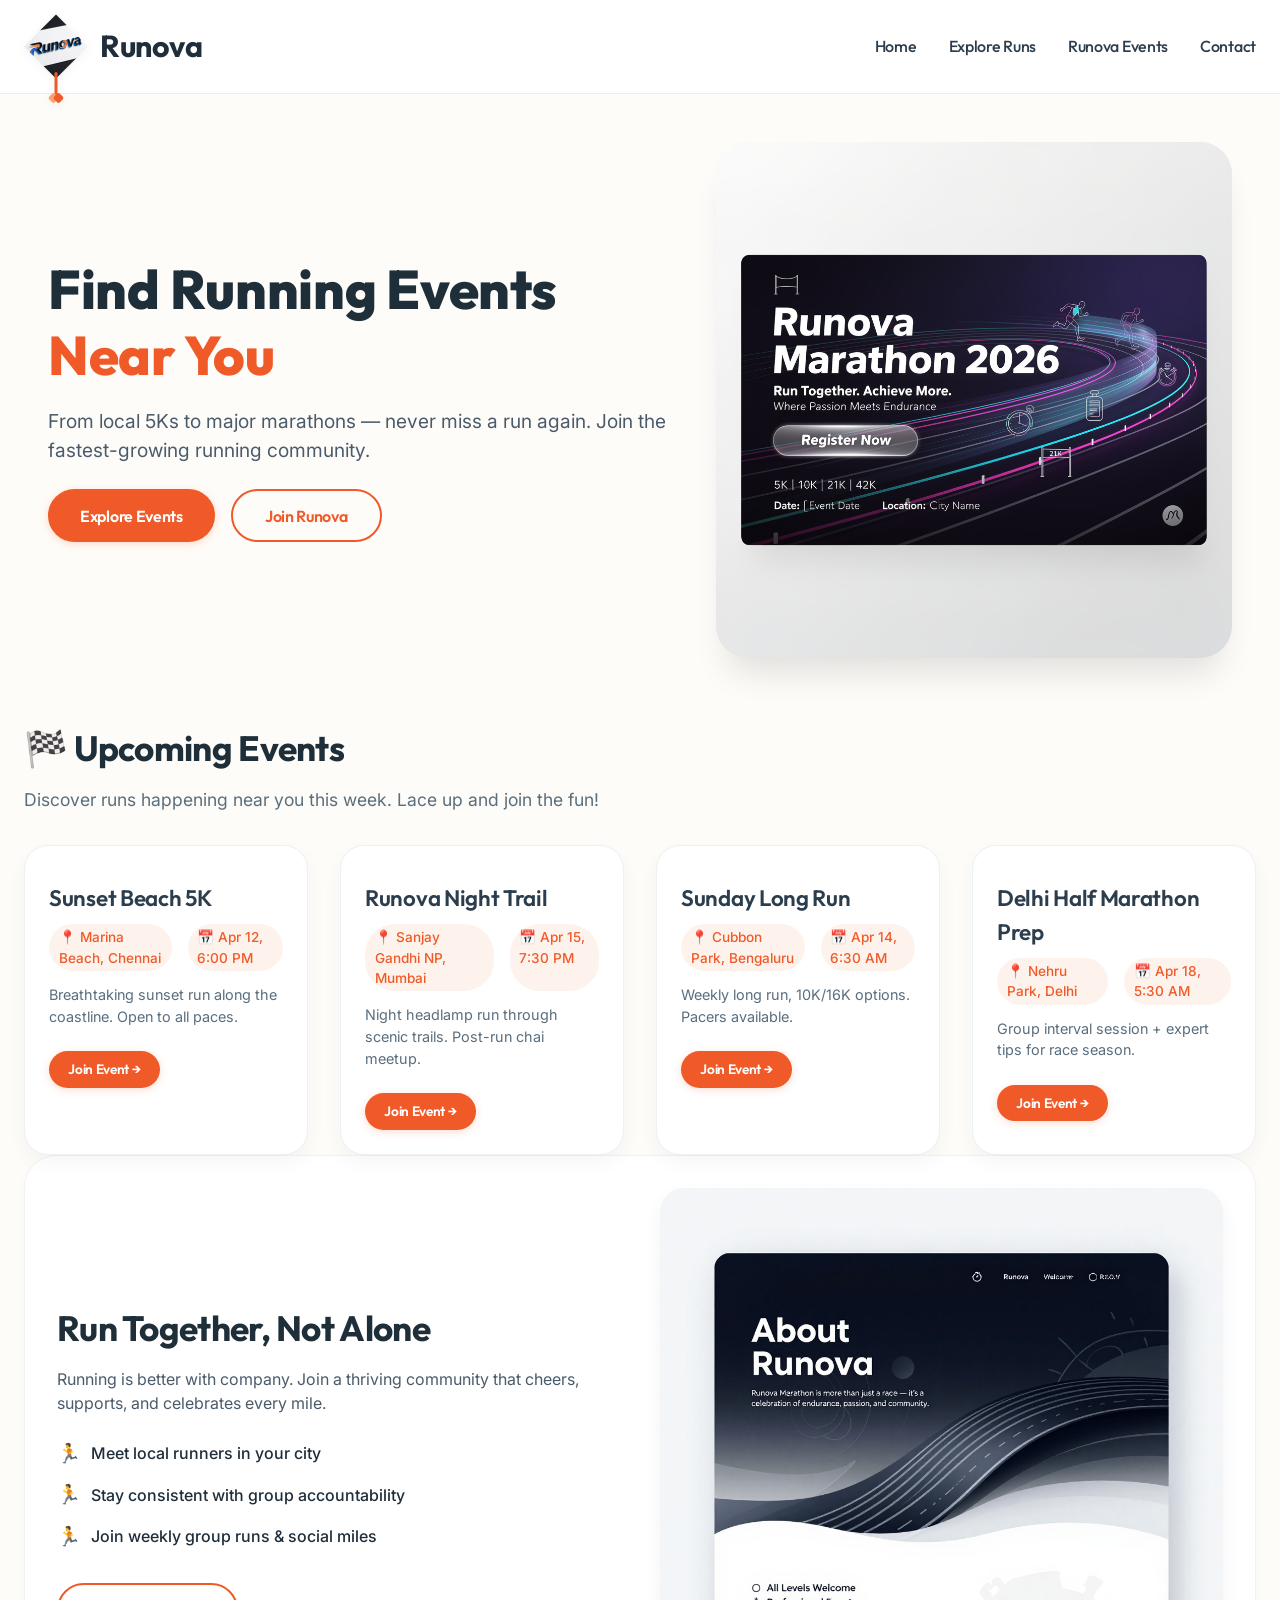
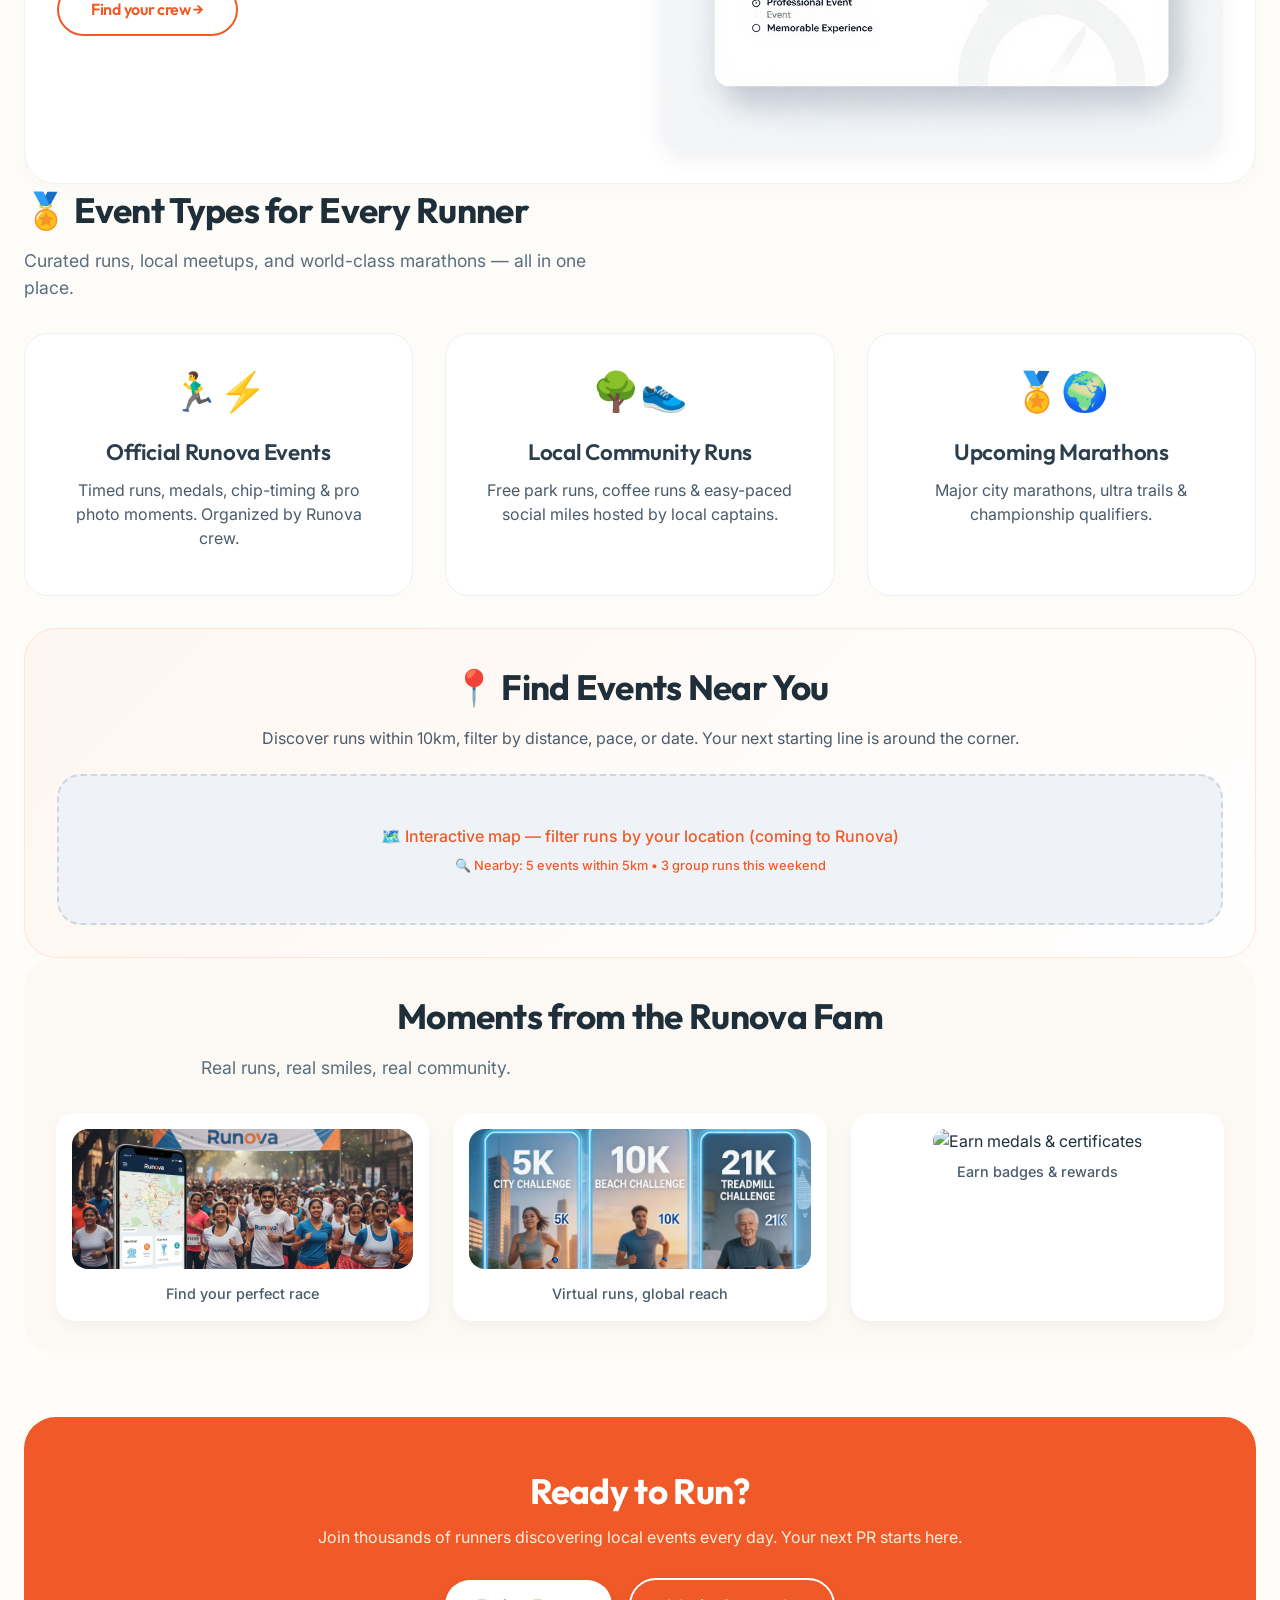
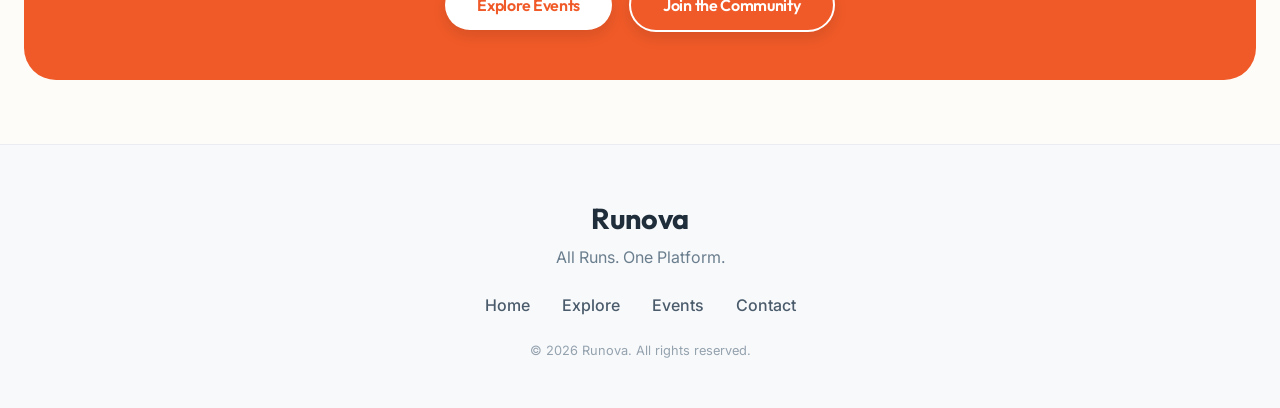
==== index.html @ f1831957 "Update index.html" ====
<!DOCTYPE html>
<html lang="en">
<head>
  <meta charset="UTF-8">
  <meta name="viewport" content="width=device-width, initial-scale=1.0, viewport-fit=cover">
  <title>Runova – Find & Join Running Events Near You</title>

  <!-- Google Fonts: clean & athletic (existing fonts kept, expanded) -->
  <link href="https://fonts.googleapis.com/css2?family=Inter:opsz,wght@14..32,300;14..32,400;14..32,500;14..32,600;14..32,700&family=Outfit:wght@400;500;600;700;800&display=swap" rel="stylesheet">

  <style>
    * {
      margin: 0;
      padding: 0;
      box-sizing: border-box;
    }

    body {
      font-family: 'Inter', sans-serif;
      background: #FEFCF8;
      color: #1F2E3A;
      line-height: 1.5;
      scroll-behavior: smooth;
    }

    h1, h2, h3, .logo-text, .nav-links a, .btn {
      font-family: 'Outfit', sans-serif;
      font-weight: 600;
      letter-spacing: -0.3px;
    }

    h1 {
      font-size: 3.4rem;
      font-weight: 800;
      line-height: 1.2;
      color: #1E2F3A;
      margin-bottom: 1.2rem;
    }

    h1 .accent {
      color: #F05A28;
      position: relative;
      display: inline-block;
    }

    h2 {
      font-size: 2.2rem;
      font-weight: 700;
      color: #1E2F3A;
      margin-bottom: 0.75rem;
      letter-spacing: -0.02em;
    }

    .section-subhead {
      color: #5A6E7E;
      font-size: 1.1rem;
      margin-bottom: 2rem;
      max-width: 600px;
    }

    h3 {
      font-size: 1.4rem;
      font-weight: 600;
      margin: 0.75rem 0 0.5rem;
      color: #2C3E4E;
    }

    p {
      color: #4A5B6B;
      font-weight: 400;
      margin-bottom: 1rem;
    }

    .container {
      max-width: 1280px;
      margin: 0 auto;
      padding: 0 1.5rem;
    }

    /* Buttons */
    .btn {
      display: inline-flex;
      align-items: center;
      justify-content: center;
      background: #F05A28;
      color: white;
      padding: 0.8rem 2rem;
      border-radius: 60px;
      text-decoration: none;
      font-weight: 600;
      font-size: 1rem;
      transition: all 0.2s ease;
      border: none;
      cursor: pointer;
      box-shadow: 0 2px 8px rgba(240, 90, 40, 0.2);
      gap: 8px;
    }

    .btn:hover {
      background: #D94A1A;
      transform: translateY(-2px);
      box-shadow: 0 10px 20px rgba(240, 90, 40, 0.25);
    }

    .btn-outline {
      background: transparent;
      color: #F05A28;
      border: 2px solid #F05A28;
      box-shadow: none;
    }

    .btn-outline:hover {
      background: #F05A28;
      color: white;
      transform: translateY(-2px);
    }

    .btn-small {
      padding: 0.5rem 1.2rem;
      font-size: 0.85rem;
    }

    /* Navbar */
    header {
      background: #FFFFFF;
      border-bottom: 1px solid #E9EDF2;
      position: sticky;
      top: 0;
      z-index: 100;
      backdrop-filter: blur(2px);
      background: rgba(255, 255, 255, 0.96);
    }

    .navbar {
      max-width: 1280px;
      margin: 0 auto;
      padding: 0.9rem 1.5rem;
      display: flex;
      align-items: center;
      justify-content: space-between;
      flex-wrap: wrap;
      gap: 1.2rem;
    }

    /* Kite Logo */
    .kite-logo {
      display: inline-flex;
      align-items: center;
      text-decoration: none;
      gap: 12px;
    }

    .kite-image-wrapper {
      position: relative;
      width: 64px;
      height: 64px;
      animation: softFloat 2.8s ease-in-out infinite;
      filter: drop-shadow(0 2px 4px rgba(0,0,0,0.05));
    }

    .kite-image {
      width: 100%;
      height: 100%;
      object-fit: cover;
      clip-path: polygon(50% 0%, 100% 50%, 50% 100%, 0% 50%);
      transition: transform 0.2s;
    }

    .kite-logo:hover .kite-image {
      transform: scale(1.02);
    }

    .kite-tail {
      position: absolute;
      bottom: -18px;
      left: 50%;
      transform: translateX(-50%);
      width: 3px;
      height: 24px;
      background: #F05A28;
      border-radius: 2px;
    }

    .kite-tail::before,
    .kite-tail::after {
      content: '';
      position: absolute;
      width: 8px;
      height: 8px;
      background: #F9A26C;
      border-radius: 2px;
      bottom: -6px;
      left: -5px;
      transform: rotate(45deg);
    }
    .kite-tail::after {
      left: auto;
      right: -5px;
      background: #F05A28;
    }

    .logo-text {
      font-size: 1.9rem;
      font-weight: 700;
      color: #1F2E3A;
      letter-spacing: -0.5px;
    }

    @keyframes softFloat {
      0% { transform: translateY(0px); }
      50% { transform: translateY(-4px); }
      100% { transform: translateY(0px); }
    }

    .nav-links {
      display: flex;
      gap: 2rem;
      list-style: none;
    }

    .nav-links a {
      text-decoration: none;
      font-weight: 500;
      color: #2C3E4E;
      transition: 0.2s;
      font-size: 1rem;
      padding: 0.4rem 0;
      border-bottom: 2px solid transparent;
    }

    .nav-links a:hover {
      color: #F05A28;
      border-bottom-color: #F05A28;
    }

    /* Hero Section */
    .hero {
      max-width: 1280px;
      margin: 3rem auto 4rem;
      padding: 0 1.5rem;
      display: flex;
      align-items: center;
      gap: 3rem;
      flex-wrap: wrap;
    }

    .hero-text {
      flex: 1.2;
    }

    .hero-image {
      flex: 1;
      border-radius: 32px;
      overflow: hidden;
      box-shadow: 0 25px 35px -12px rgba(0, 0, 0, 0.12);
      background: #F2F4F8;
    }

    .hero-image img {
      width: 100%;
      height: auto;
      display: block;
      object-fit: cover;
      transition: transform 0.4s;
    }

    .hero-image:hover img {
      transform: scale(1.02);
    }

    .hero-buttons {
      display: flex;
      gap: 1rem;
      flex-wrap: wrap;
      margin-top: 1.5rem;
    }

    /* Section spacing */
    section {
      margin: 5rem 0;
    }

    /* Events Cards Grid */
    .events-grid {
      display: grid;
      grid-template-columns: repeat(auto-fill, minmax(280px, 1fr));
      gap: 2rem;
      margin-top: 2rem;
    }

    .event-card {
      background: white;
      border-radius: 1.5rem;
      padding: 1.5rem;
      box-shadow: 0 8px 20px rgba(0, 0, 0, 0.04);
      transition: all 0.25s ease;
      border: 1px solid #EDF0F4;
    }

    .event-card:hover {
      transform: translateY(-6px);
      box-shadow: 0 20px 30px -12px rgba(240, 90, 40, 0.12);
      border-color: #FCE0D2;
    }

    .event-meta {
      display: flex;
      gap: 1rem;
      font-size: 0.85rem;
      color: #F05A28;
      margin: 0.5rem 0;
      font-weight: 500;
    }

    .event-meta span {
      background: #FEF3EC;
      padding: 0.2rem 0.6rem;
      border-radius: 30px;
    }

    .event-desc {
      font-size: 0.9rem;
      margin: 0.8rem 0 1rem;
      color: #5A6E7E;
    }

    .event-card .btn-small {
      margin-top: 0.5rem;
    }

    /* Community section */
    .community-wrapper {
      background: #FFFFFF;
      border-radius: 2rem;
      display: flex;
      flex-wrap: wrap;
      gap: 2.5rem;
      align-items: center;
      padding: 2rem;
      box-shadow: 0 6px 18px rgba(0, 0, 0, 0.02);
      border: 1px solid #F0F2F6;
    }

    .community-text {
      flex: 1;
    }

    .community-image {
      flex: 1;
      border-radius: 1.5rem;
      overflow: hidden;
      box-shadow: 0 10px 20px rgba(0,0,0,0.05);
    }

    .community-image img {
      width: 100%;
      height: auto;
      display: block;
      object-fit: cover;
    }

    .bullet-list {
      list-style: none;
      margin: 1.5rem 0;
    }

    .bullet-list li {
      margin-bottom: 0.8rem;
      display: flex;
      align-items: center;
      gap: 10px;
      font-weight: 500;
    }

    .bullet-list li::before {
      content: "🏃";
      font-size: 1.2rem;
    }

    /* Event Types Cards */
    .types-grid {
      display: grid;
      grid-template-columns: repeat(auto-fit, minmax(240px, 1fr));
      gap: 2rem;
      margin: 2rem 0;
    }

    .type-card {
      background: white;
      border-radius: 1.5rem;
      padding: 1.8rem;
      text-align: center;
      transition: 0.2s;
      border: 1px solid #EDF0F4;
    }

    .type-card:hover {
      background: #FEFAF7;
      border-color: #FCDBCE;
    }

    .type-icon {
      font-size: 2.4rem;
      margin-bottom: 1rem;
    }

    .type-card h3 {
      margin-top: 0;
    }

    /* Location Section */
    .location-card {
      background: linear-gradient(135deg, #FEF6F0 0%, #FFFFFF 100%);
      border-radius: 2rem;
      padding: 2rem;
      text-align: center;
      border: 1px solid #FFE4D8;
    }

    .map-placeholder {
      background: #EFF3F8;
      border-radius: 1.5rem;
      padding: 3rem 1rem;
      margin-top: 1.5rem;
      border: 2px dashed #CDD7E3;
      transition: 0.2s;
    }

    .map-placeholder p {
      margin: 0;
      font-weight: 500;
      color: #F05A28;
    }

    /* Visual gallery - keeps existing images intact */
    .visual-gallery {
      background: #FCF9F5;
      border-radius: 2rem;
      padding: 2rem;
      text-align: center;
    }

    .gallery-grid {
      display: flex;
      flex-wrap: wrap;
      justify-content: center;
      gap: 1.5rem;
      margin-top: 2rem;
    }

    .gallery-item {
      flex: 1;
      min-width: 160px;
      background: white;
      border-radius: 1.2rem;
      padding: 1rem;
      transition: all 0.2s;
      box-shadow: 0 6px 12px rgba(0, 0, 0, 0.03);
    }

    .gallery-item img {
      width: 100%;
      height: 140px;
      object-fit: cover;
      border-radius: 1rem;
      margin-bottom: 0.5rem;
    }

    .gallery-item p {
      font-weight: 500;
      font-size: 0.9rem;
      margin-bottom: 0;
    }

    /* CTA Section */
    .cta-section {
      background: #F05A28;
      border-radius: 2rem;
      padding: 3rem 2rem;
      text-align: center;
      color: white;
      margin: 4rem auto;
    }

    .cta-section h2 {
      color: white;
      margin-bottom: 0.5rem;
    }

    .cta-section p {
      color: rgba(255,255,240,0.9);
      margin-bottom: 1.8rem;
    }

    .cta-section .btn {
      background: white;
      color: #F05A28;
      box-shadow: 0 6px 14px rgba(0,0,0,0.1);
    }

    .cta-section .btn-outline-light {
      background: transparent;
      border: 2px solid white;
      color: white;
      margin-left: 0.8rem;
    }

    .cta-section .btn-outline-light:hover {
      background: white;
      color: #F05A28;
    }

    /* Footer */
    footer {
      background: #F8F9FB;
      padding: 2.5rem 1.5rem 2rem;
      margin-top: 3rem;
      border-top: 1px solid #E9EDF2;
    }

    .footer-content {
      max-width: 1280px;
      margin: 0 auto;
      text-align: center;
    }

    .footer-content h3 {
      font-size: 1.8rem;
      font-weight: 700;
      color: #1F2E3A;
      margin-bottom: 0.3rem;
    }

    .footer-content p {
      color: #6A7E8E;
    }

    .footer-links {
      display: flex;
      justify-content: center;
      gap: 2rem;
      margin: 1.5rem 0;
      flex-wrap: wrap;
    }

    .footer-links a {
      color: #4A5B6B;
      text-decoration: none;
      transition: 0.2s;
      font-weight: 500;
    }

    .footer-links a:hover {
      color: #F05A28;
    }

    .copyright {
      font-size: 0.8rem;
      margin-top: 1rem;
      opacity: 0.7;
    }

    @media (max-width: 850px) {
      h1 { font-size: 2.5rem; }
      h2 { font-size: 1.9rem; }
      .hero { flex-direction: column-reverse; text-align: center; }
      .hero-buttons { justify-content: center; }
      .community-wrapper { flex-direction: column; text-align: center; }
      .bullet-list li { justify-content: center; }
      .navbar { flex-direction: column; align-items: flex-start; }
      .nav-links { flex-wrap: wrap; gap: 1.2rem; }
      .cta-section .btn { margin: 0.5rem; }
    }

    @media (max-width: 550px) {
      .kite-image-wrapper { width: 54px; height: 54px; }
      .logo-text { font-size: 1.5rem; }
      .events-grid { grid-template-columns: 1fr; }
    }
  </style>
</head>
<body>

<!-- ================= HEADER (PRESERVED LOGO + NAV) ================= -->
<header>
  <nav class="navbar">
    <a href="index.html" class="logo kite-logo">
      <div class="kite-image-wrapper">
        <img class="kite-image" src="runova-logo.jpeg" alt="Runova Logo">
        <div class="kite-tail"></div>
      </div>
      <span class="logo-text">Runova</span>
    </a>
    <ul class="nav-links">
      <li><a href="index.html">Home</a></li>
      <li><a href="explore.html">Explore Runs</a></li>
      <li><a href="events.html">Runova Events</a></li>
      <li><a href="contact.html">Contact</a></li>
    </ul>
  </nav>
</header>

<main>
  <!-- ================= HERO SECTION (TWO BUTTONS: EXPLORE EVENTS + JOIN RUNOVA) ================= -->
  <div class="container">
    <div class="hero">
      <div class="hero-text">
        <h1>Find Running Events <span class="accent">Near You</span></h1>
        <p style="font-size: 1.2rem;">From local 5Ks to major marathons — never miss a run again. Join the fastest-growing running community.</p>
        <div class="hero-buttons">
          <a href="#upcoming-events" class="btn">Explore Events</a>
          <a href="events.html" class="btn btn-outline">Join Runova</a>
        </div>
      </div>
      <div class="hero-image">
        <img src="hero-runova.jpeg" alt="Runners in community event">
      </div>
    </div>
  </div>

  <!-- ================= UPCOMING EVENTS SECTION (CARDS) ================= -->
  <div class="container" id="upcoming-events">
    <h2>🏁 Upcoming Events</h2>
    <p class="section-subhead">Discover runs happening near you this week. Lace up and join the fun!</p>
    <div class="events-grid">
      <!-- Event Card 1 -->
      <div class="event-card">
        <h3>Sunset Beach 5K</h3>
        <div class="event-meta"><span>📍 Marina Beach, Chennai</span><span>📅 Apr 12, 6:00 PM</span></div>
        <p class="event-desc">Breathtaking sunset run along the coastline. Open to all paces.</p>
        <a href="#" class="btn btn-small">Join Event →</a>
      </div>
      <!-- Event Card 2 -->
      <div class="event-card">
        <h3>Runova Night Trail</h3>
        <div class="event-meta"><span>📍 Sanjay Gandhi NP, Mumbai</span><span>📅 Apr 15, 7:30 PM</span></div>
        <p class="event-desc">Night headlamp run through scenic trails. Post-run chai meetup.</p>
        <a href="#" class="btn btn-small">Join Event →</a>
      </div>
      <!-- Event Card 3 -->
      <div class="event-card">
        <h3>Sunday Long Run</h3>
        <div class="event-meta"><span>📍 Cubbon Park, Bengaluru</span><span>📅 Apr 14, 6:30 AM</span></div>
        <p class="event-desc">Weekly long run, 10K/16K options. Pacers available.</p>
        <a href="#" class="btn btn-small">Join Event →</a>
      </div>
      <!-- Event Card 4 -->
      <div class="event-card">
        <h3>Delhi Half Marathon Prep</h3>
        <div class="event-meta"><span>📍 Nehru Park, Delhi</span><span>📅 Apr 18, 5:30 AM</span></div>
        <p class="event-desc">Group interval session + expert tips for race season.</p>
        <a href="#" class="btn btn-small">Join Event →</a>
      </div>
    </div>
  </div>

  <!-- ================= COMMUNITY SECTION "RUN TOGETHER, NOT ALONE" ================= -->
  <div class="container">
    <div class="community-wrapper">
      <div class="community-text">
        <h2>Run Together, Not Alone</h2>
        <p>Running is better with company. Join a thriving community that cheers, supports, and celebrates every mile.</p>
        <ul class="bullet-list">
          <li>Meet local runners in your city</li>
          <li>Stay consistent with group accountability</li>
          <li>Join weekly group runs & social miles</li>
        </ul>
        <a href="explore.html" class="btn btn-outline" style="margin-top: 0.5rem;">Find your crew →</a>
      </div>
      <div class="community-image">
        <img src="about-runova.jpeg" alt="Runova community running together">
      </div>
    </div>
  </div>

  <!-- ================= EVENT TYPES SECTION (RUNOVA + LOCAL + MARATHONS) ================= -->
  <div class="container">
    <h2>🏅 Event Types for Every Runner</h2>
    <p class="section-subhead">Curated runs, local meetups, and world-class marathons — all in one place.</p>
    <div class="types-grid">
      <div class="type-card">
        <div class="type-icon">🏃‍♂️⚡</div>
        <h3>Official Runova Events</h3>
        <p>Timed runs, medals, chip-timing & pro photo moments. Organized by Runova crew.</p>
      </div>
      <div class="type-card">
        <div class="type-icon">🌳👟</div>
        <h3>Local Community Runs</h3>
        <p>Free park runs, coffee runs & easy-paced social miles hosted by local captains.</p>
      </div>
      <div class="type-card">
        <div class="type-icon">🏅🌍</div>
        <h3>Upcoming Marathons</h3>
        <p>Major city marathons, ultra trails & championship qualifiers.</p>
      </div>
    </div>
  </div>

  <!-- ================= LOCATION-BASED FEATURE SECTION ================= -->
  <div class="container">
    <div class="location-card">
      <h2>📍 Find Events Near You</h2>
      <p>Discover runs within 10km, filter by distance, pace, or date. Your next starting line is around the corner.</p>
      <div class="map-placeholder">
        <p>🗺️ Interactive map — filter runs by your location (coming to Runova)</p>
        <p style="font-size: 0.8rem; margin-top: 0.5rem;">🔍 Nearby: 5 events within 5km • 3 group runs this weekend</p>
      </div>
    </div>
  </div>

  <!-- ================= VISUAL GALLERY (PRESERVING ALL EXISTING IMAGES) ================= -->
  <div class="container">
    <div class="visual-gallery">
      <h2>Moments from the Runova Fam</h2>
      <p class="section-subhead">Real runs, real smiles, real community.</p>
      <div class="gallery-grid">
        <!-- Existing image: run-why choise.png -->
        <div class="gallery-item">
          <img src="run-why choise.png" alt="Runner choosing event">
          <p>Find your perfect race</p>
        </div>
        <!-- Existing image: virtual-runova.jpeg -->
        <div class="gallery-item">
          <img src="virtual-runova.jpeg" alt="Virtual run challenge">
          <p>Virtual runs, global reach</p>
        </div>
        <!-- Existing image: earn-runova.png -->
        <div class="gallery-item">
          <img src="earn-runova.png" alt="Earn medals & certificates">
          <p>Earn badges & rewards</p>
        </div>
      </div>
    </div>
  </div>

  <!-- ================= CALL TO ACTION SECTION "READY TO RUN?" ================= -->
  <div class="container">
    <div class="cta-section">
      <h2>Ready to Run?</h2>
      <p>Join thousands of runners discovering local events every day. Your next PR starts here.</p>
      <div>
        <a href="#upcoming-events" class="btn">Explore Events</a>
        <a href="explore.html" class="btn btn-outline-light">Join the Community</a>
      </div>
    </div>
  </div>
</main>

<!-- ================= FOOTER (PRESERVED LINKS & STRUCTURE) ================= -->
<footer>
  <div class="footer-content">
    <h3>Runova</h3>
    <p>All Runs. One Platform.</p>
    <div class="footer-links">
      <a href="index.html">Home</a>
      <a href="explore.html">Explore</a>
      <a href="events.html">Events</a>
      <a href="contact.html">Contact</a>
    </div>
    <p class="copyright">© 2026 Runova. All rights reserved.</p>
  </div>
</footer>

</body>
</html>
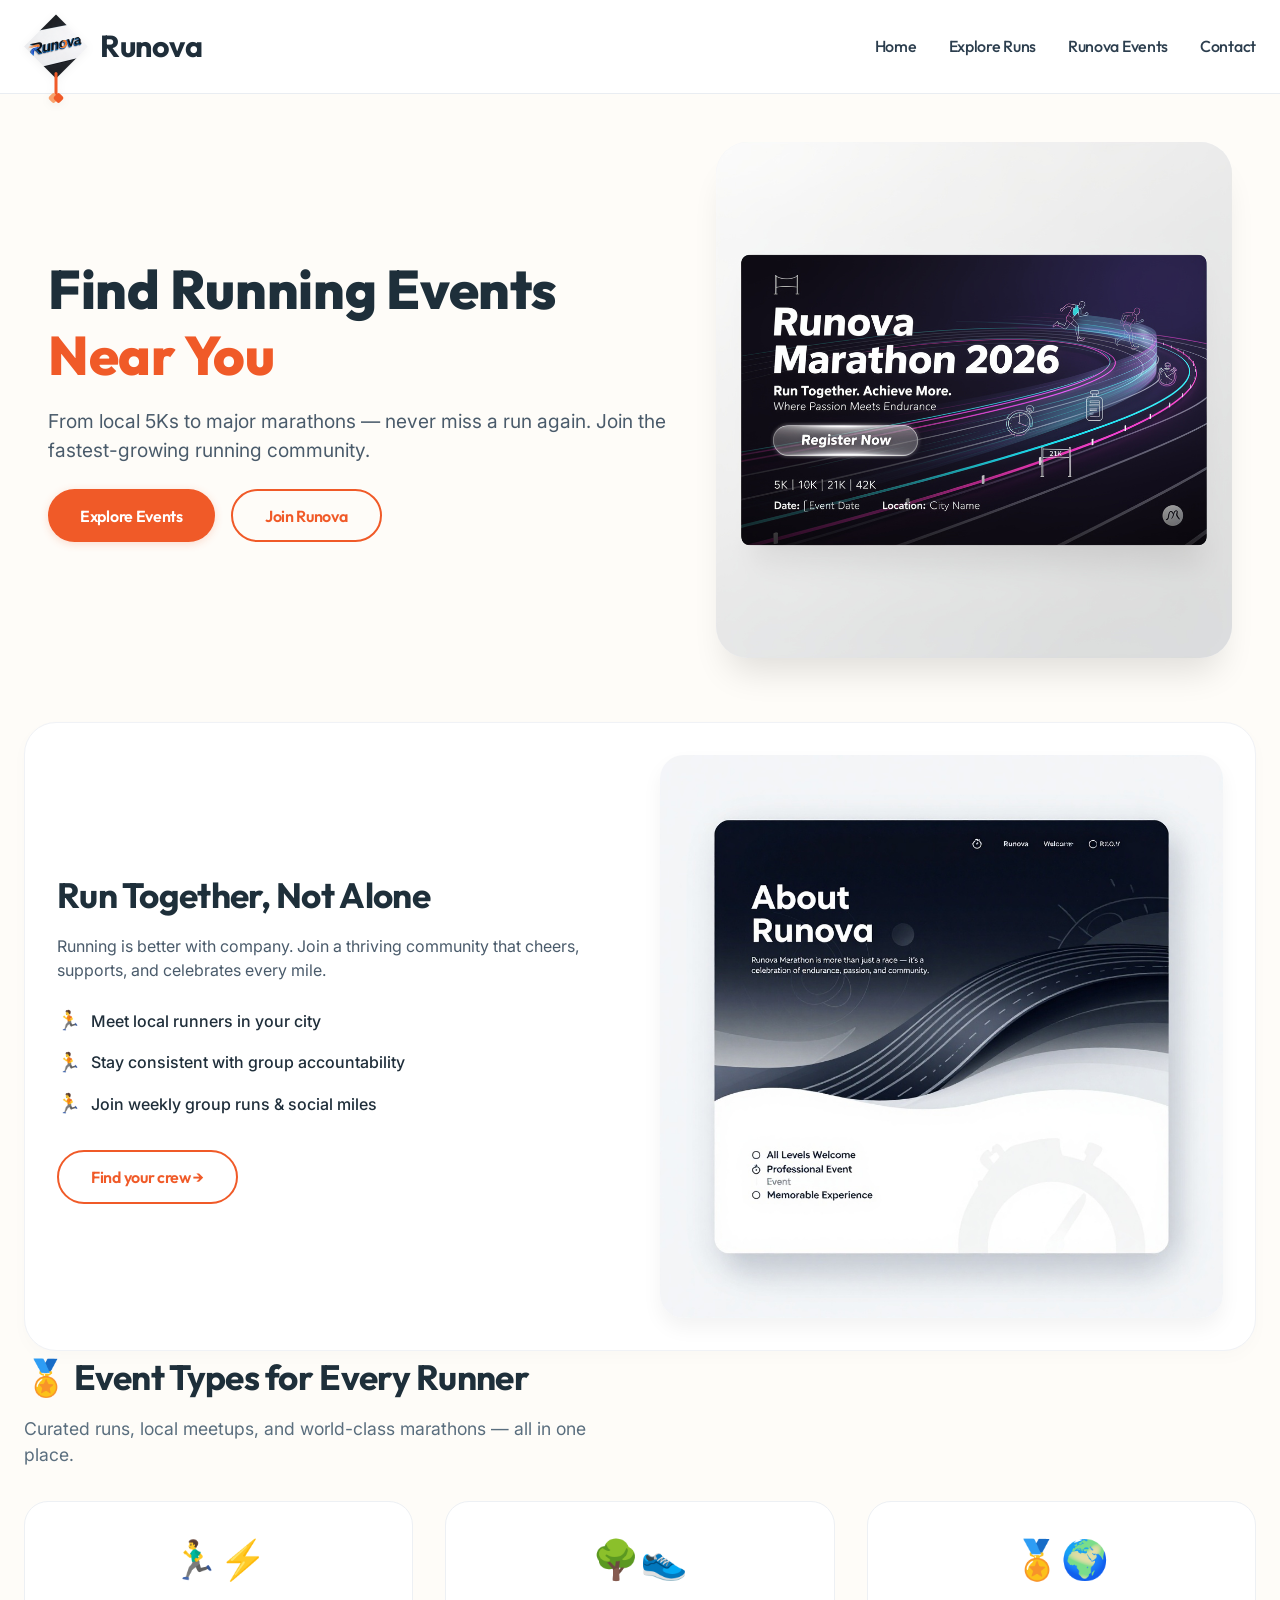
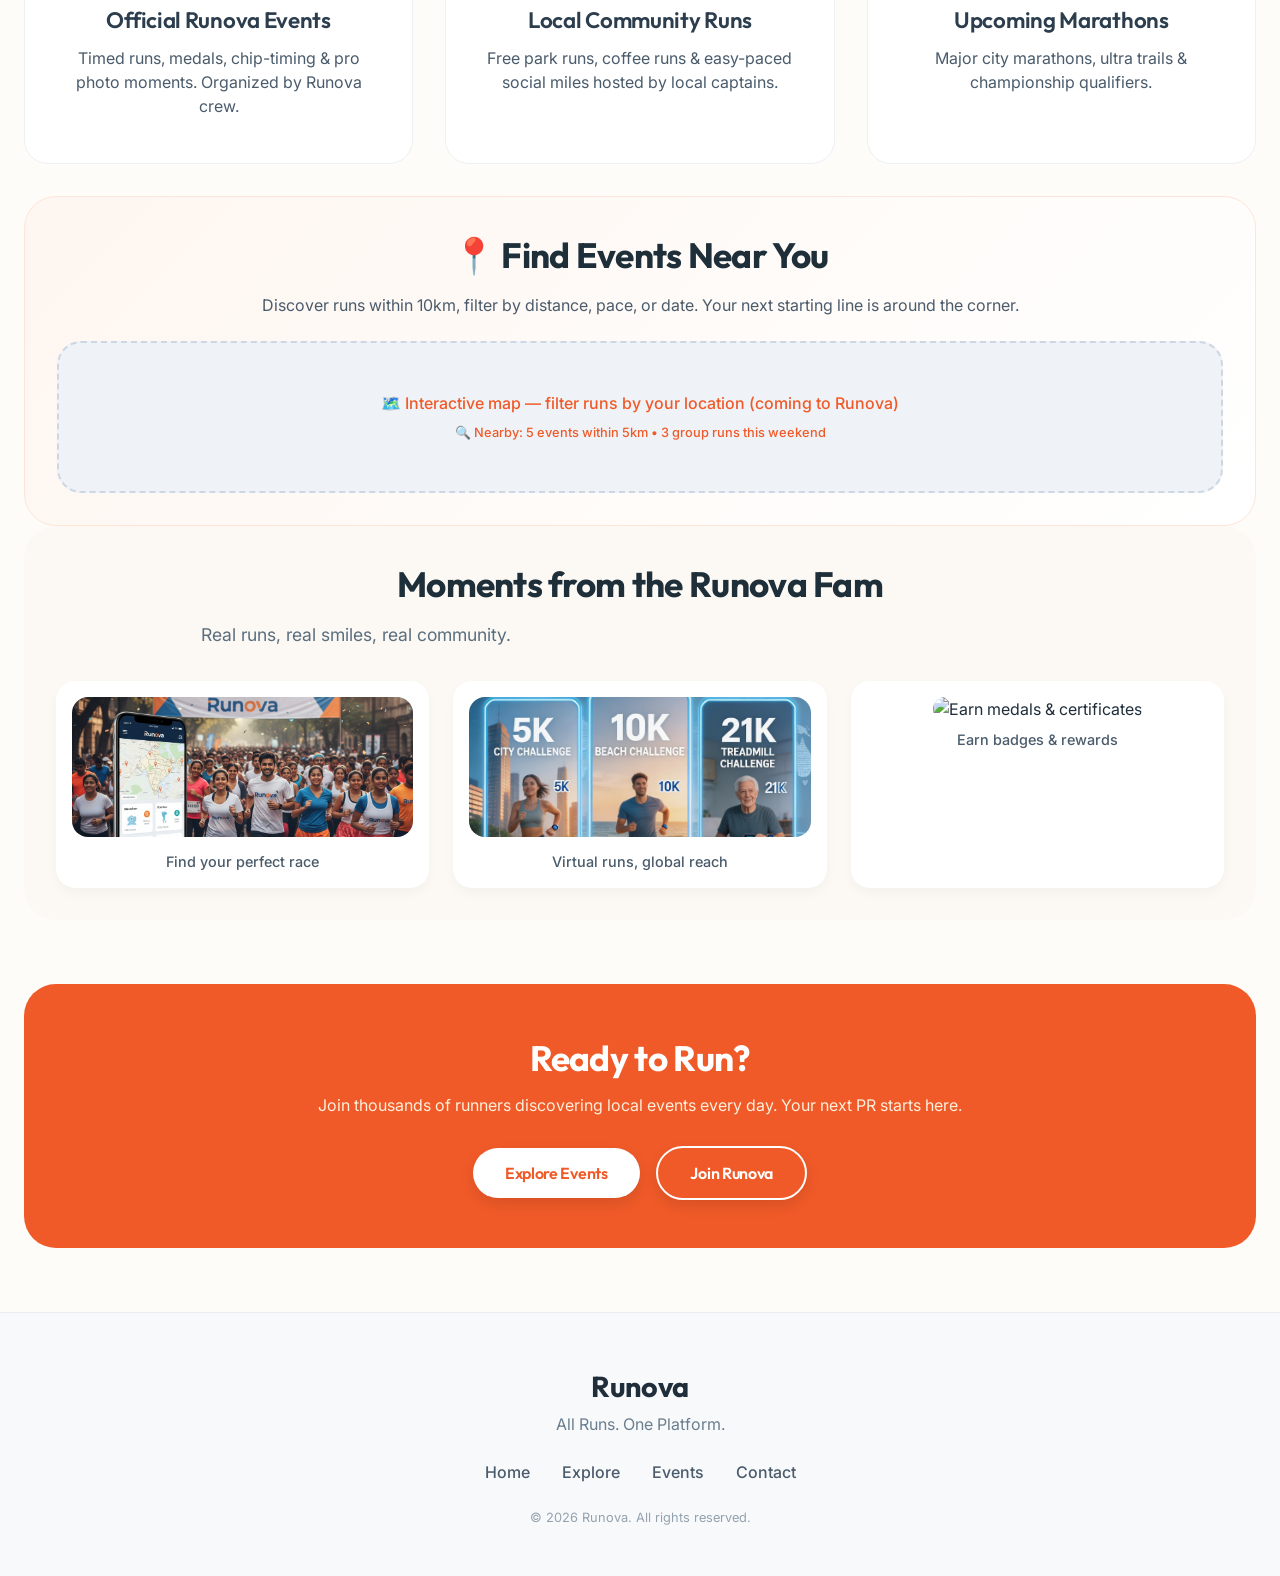
==== commit a09063bb: "Update index.html" ====
--- a/index.html
+++ b/index.html
@@ -5,7 +5,7 @@
   <meta name="viewport" content="width=device-width, initial-scale=1.0, viewport-fit=cover">
   <title>Runova – Find & Join Running Events Near You</title>
 
-  <!-- Google Fonts: clean & athletic (existing fonts kept, expanded) -->
+  <!-- Google Fonts: clean & athletic -->
   <link href="https://fonts.googleapis.com/css2?family=Inter:opsz,wght@14..32,300;14..32,400;14..32,500;14..32,600;14..32,700&family=Outfit:wght@400;500;600;700;800&display=swap" rel="stylesheet">
 
   <style>
@@ -115,11 +115,6 @@
       transform: translateY(-2px);
     }
 
-    .btn-small {
-      padding: 0.5rem 1.2rem;
-      font-size: 0.85rem;
-    }
-
     /* Navbar */
     header {
       background: #FFFFFF;
@@ -280,54 +275,6 @@
       margin: 5rem 0;
     }
 
-    /* Events Cards Grid */
-    .events-grid {
-      display: grid;
-      grid-template-columns: repeat(auto-fill, minmax(280px, 1fr));
-      gap: 2rem;
-      margin-top: 2rem;
-    }
-
-    .event-card {
-      background: white;
-      border-radius: 1.5rem;
-      padding: 1.5rem;
-      box-shadow: 0 8px 20px rgba(0, 0, 0, 0.04);
-      transition: all 0.25s ease;
-      border: 1px solid #EDF0F4;
-    }
-
-    .event-card:hover {
-      transform: translateY(-6px);
-      box-shadow: 0 20px 30px -12px rgba(240, 90, 40, 0.12);
-      border-color: #FCE0D2;
-    }
-
-    .event-meta {
-      display: flex;
-      gap: 1rem;
-      font-size: 0.85rem;
-      color: #F05A28;
-      margin: 0.5rem 0;
-      font-weight: 500;
-    }
-
-    .event-meta span {
-      background: #FEF3EC;
-      padding: 0.2rem 0.6rem;
-      border-radius: 30px;
-    }
-
-    .event-desc {
-      font-size: 0.9rem;
-      margin: 0.8rem 0 1rem;
-      color: #5A6E7E;
-    }
-
-    .event-card .btn-small {
-      margin-top: 0.5rem;
-    }
-
     /* Community section */
     .community-wrapper {
       background: #FFFFFF;
@@ -575,7 +522,6 @@
     @media (max-width: 550px) {
       .kite-image-wrapper { width: 54px; height: 54px; }
       .logo-text { font-size: 1.5rem; }
-      .events-grid { grid-template-columns: 1fr; }
     }
   </style>
 </head>
@@ -608,48 +554,12 @@
         <h1>Find Running Events <span class="accent">Near You</span></h1>
         <p style="font-size: 1.2rem;">From local 5Ks to major marathons — never miss a run again. Join the fastest-growing running community.</p>
         <div class="hero-buttons">
-          <a href="#upcoming-events" class="btn">Explore Events</a>
+          <a href="explore.html" class="btn">Explore Events</a>
           <a href="events.html" class="btn btn-outline">Join Runova</a>
         </div>
       </div>
       <div class="hero-image">
         <img src="hero-runova.jpeg" alt="Runners in community event">
-      </div>
-    </div>
-  </div>
-
-  <!-- ================= UPCOMING EVENTS SECTION (CARDS) ================= -->
-  <div class="container" id="upcoming-events">
-    <h2>🏁 Upcoming Events</h2>
-    <p class="section-subhead">Discover runs happening near you this week. Lace up and join the fun!</p>
-    <div class="events-grid">
-      <!-- Event Card 1 -->
-      <div class="event-card">
-        <h3>Sunset Beach 5K</h3>
-        <div class="event-meta"><span>📍 Marina Beach, Chennai</span><span>📅 Apr 12, 6:00 PM</span></div>
-        <p class="event-desc">Breathtaking sunset run along the coastline. Open to all paces.</p>
-        <a href="#" class="btn btn-small">Join Event →</a>
-      </div>
-      <!-- Event Card 2 -->
-      <div class="event-card">
-        <h3>Runova Night Trail</h3>
-        <div class="event-meta"><span>📍 Sanjay Gandhi NP, Mumbai</span><span>📅 Apr 15, 7:30 PM</span></div>
-        <p class="event-desc">Night headlamp run through scenic trails. Post-run chai meetup.</p>
-        <a href="#" class="btn btn-small">Join Event →</a>
-      </div>
-      <!-- Event Card 3 -->
-      <div class="event-card">
-        <h3>Sunday Long Run</h3>
-        <div class="event-meta"><span>📍 Cubbon Park, Bengaluru</span><span>📅 Apr 14, 6:30 AM</span></div>
-        <p class="event-desc">Weekly long run, 10K/16K options. Pacers available.</p>
-        <a href="#" class="btn btn-small">Join Event →</a>
-      </div>
-      <!-- Event Card 4 -->
-      <div class="event-card">
-        <h3>Delhi Half Marathon Prep</h3>
-        <div class="event-meta"><span>📍 Nehru Park, Delhi</span><span>📅 Apr 18, 5:30 AM</span></div>
-        <p class="event-desc">Group interval session + expert tips for race season.</p>
-        <a href="#" class="btn btn-small">Join Event →</a>
       </div>
     </div>
   </div>
@@ -739,8 +649,8 @@
       <h2>Ready to Run?</h2>
       <p>Join thousands of runners discovering local events every day. Your next PR starts here.</p>
       <div>
-        <a href="#upcoming-events" class="btn">Explore Events</a>
-        <a href="explore.html" class="btn btn-outline-light">Join the Community</a>
+        <a href="explore.html" class="btn">Explore Events</a>
+        <a href="events.html" class="btn btn-outline-light">Join Runova</a>
       </div>
     </div>
   </div>
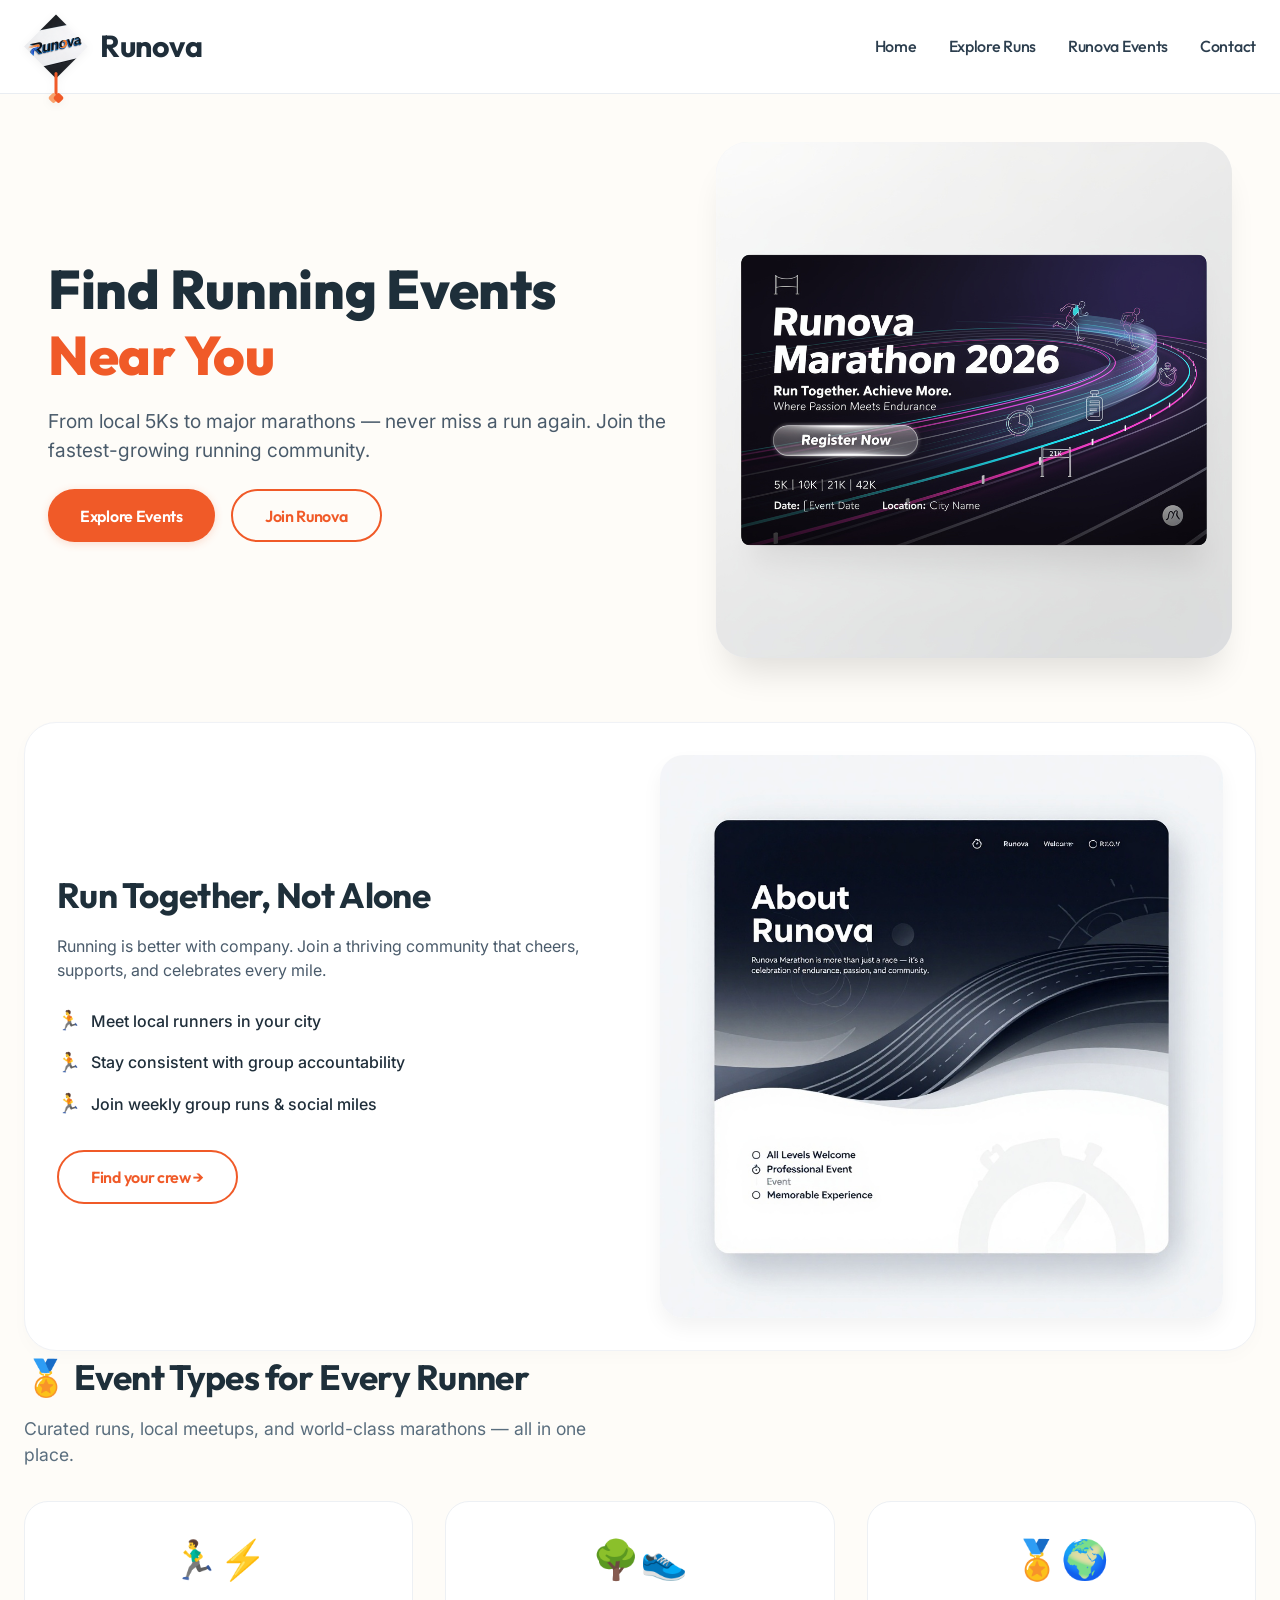
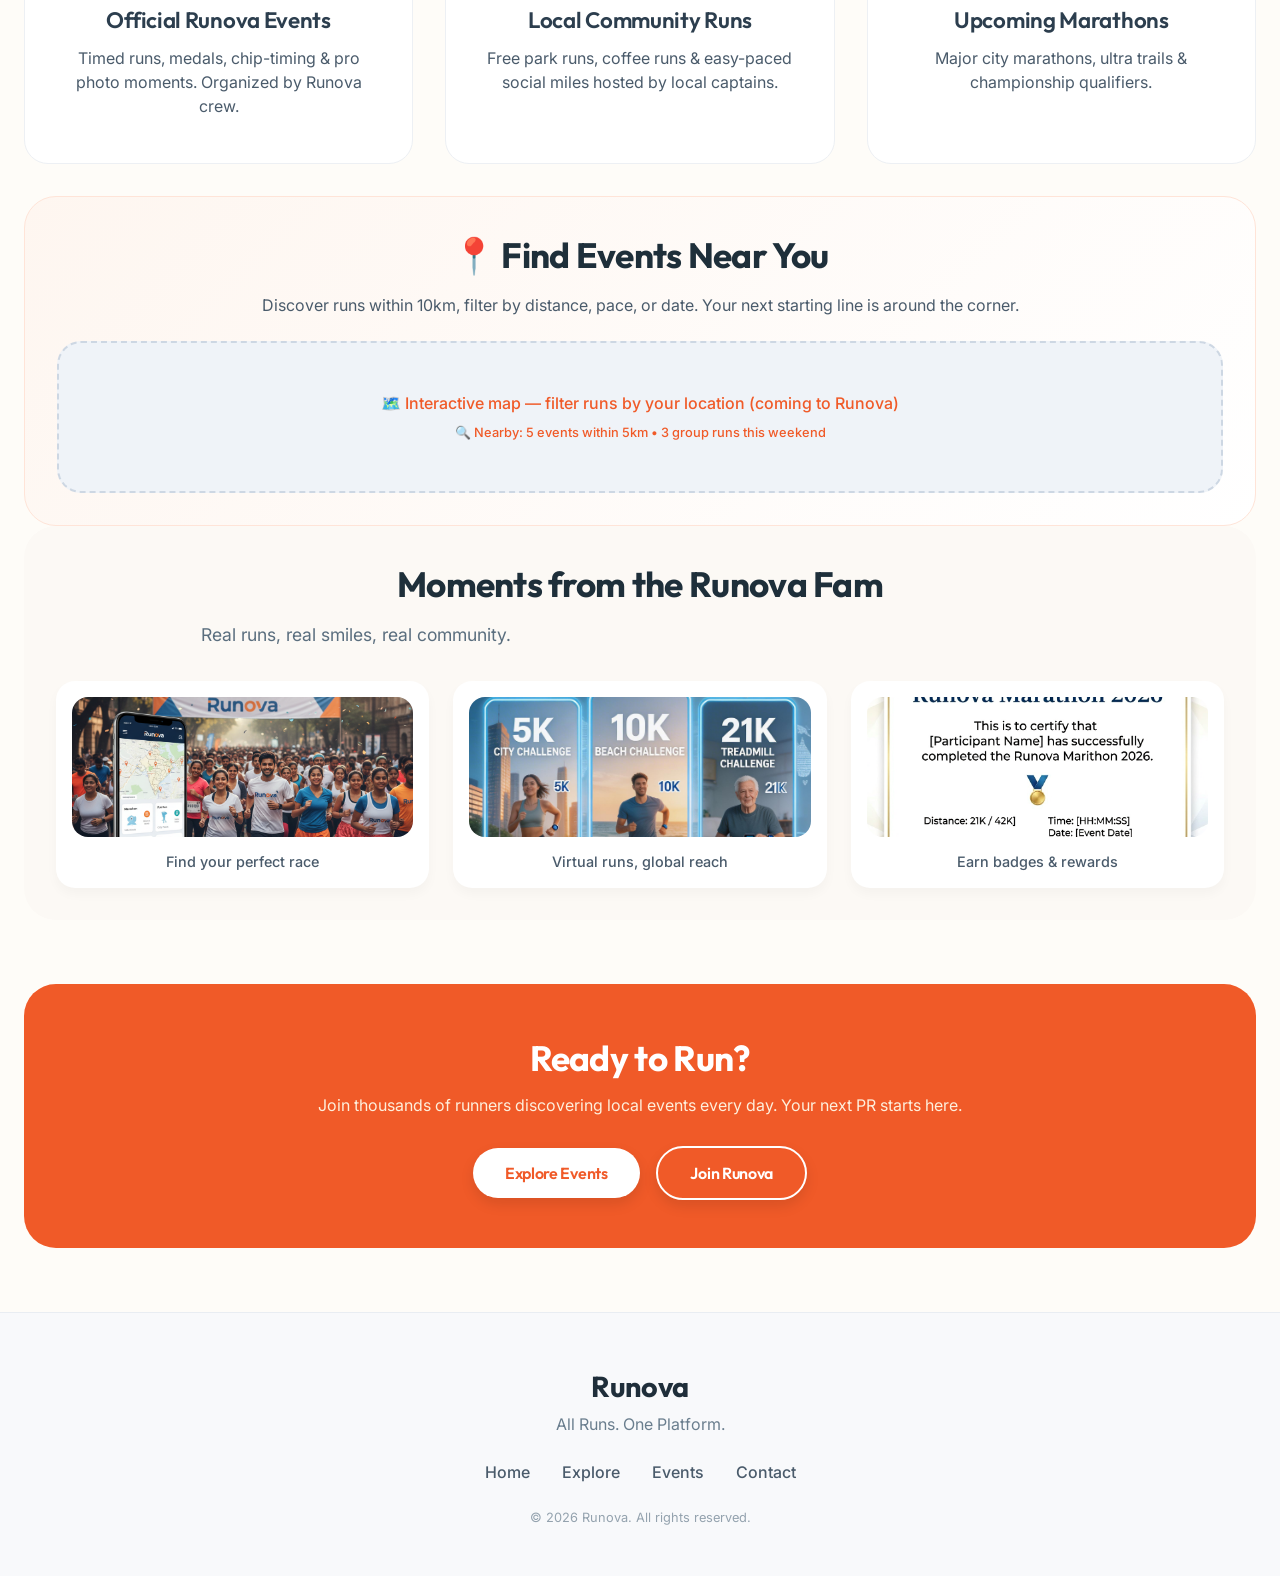
==== commit c16fa16b: "Update index.html" ====
--- a/index.html
+++ b/index.html
@@ -636,7 +636,7 @@
         </div>
         <!-- Existing image: earn-runova.png -->
         <div class="gallery-item">
-          <img src="earn-runova.png" alt="Earn medals & certificates">
+          <img src="certificate_runova.png" alt="Earn medals & certificates">
           <p>Earn badges & rewards</p>
         </div>
       </div>
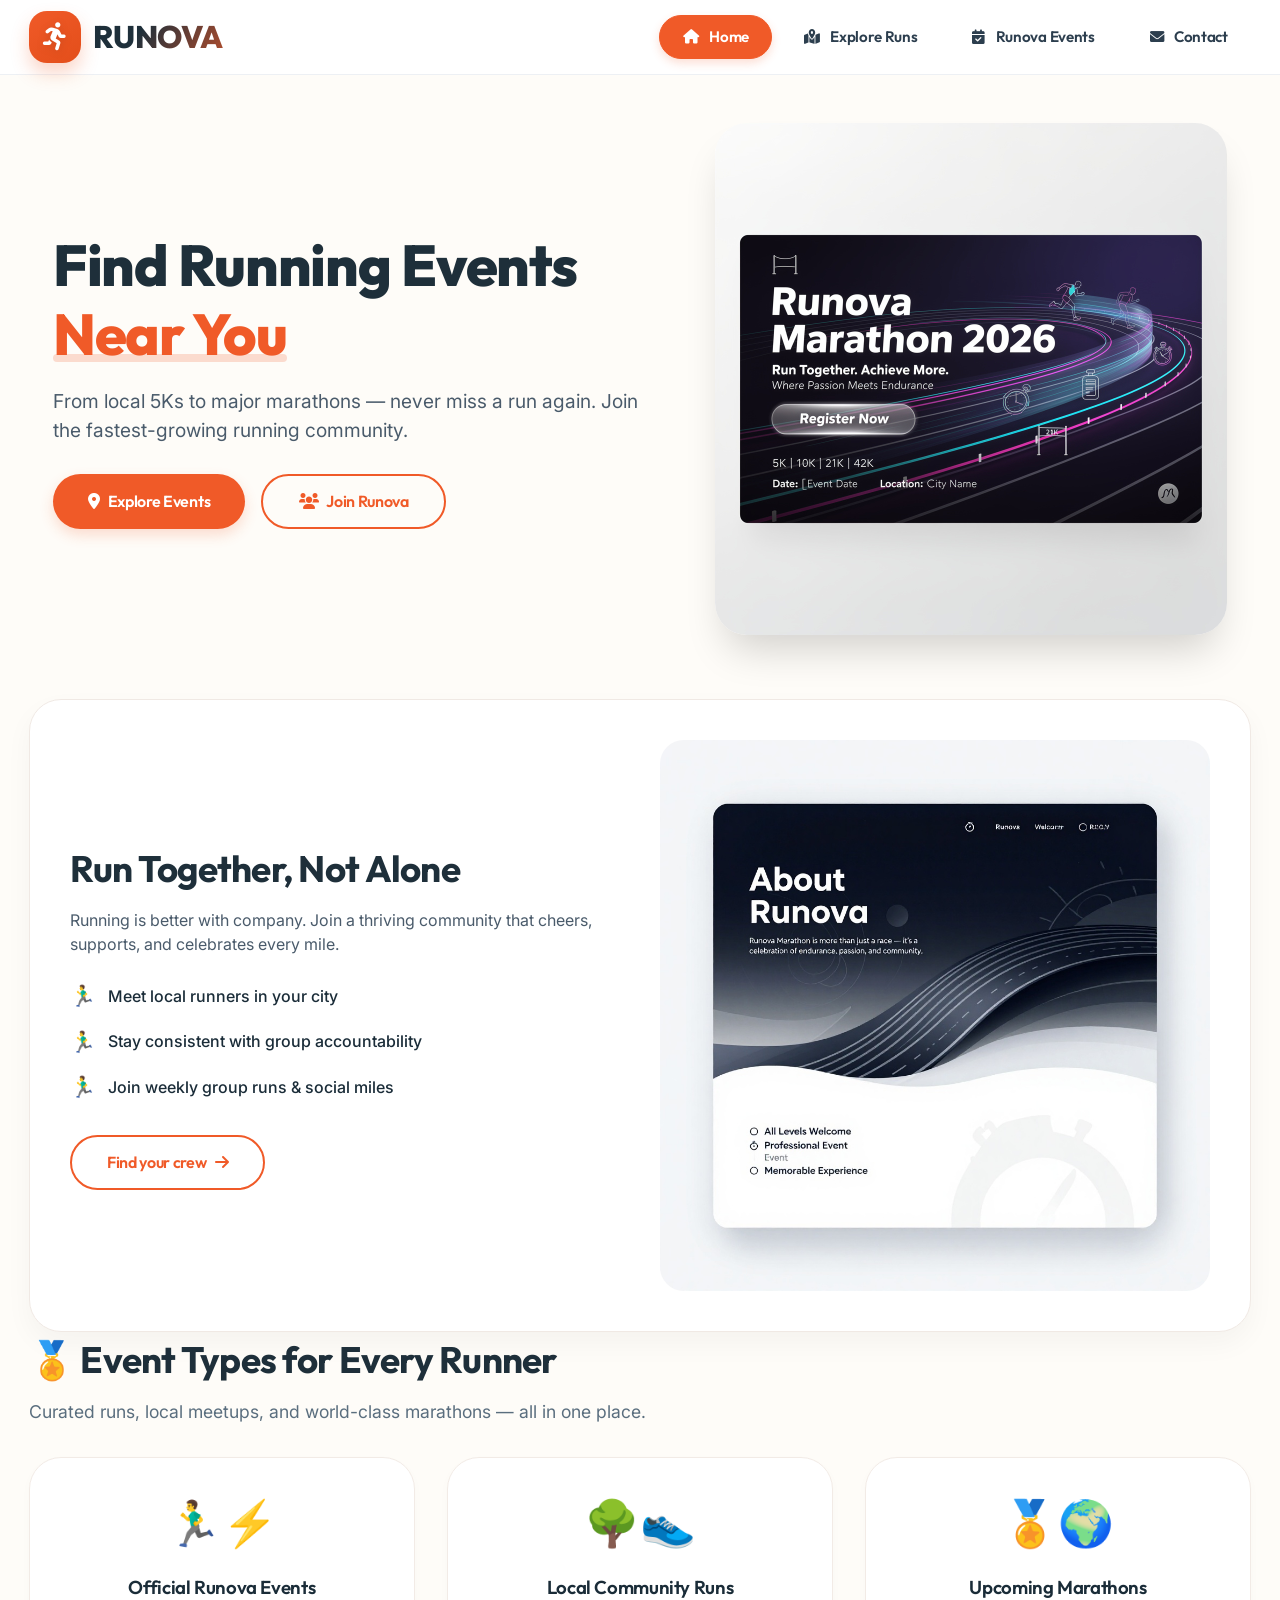
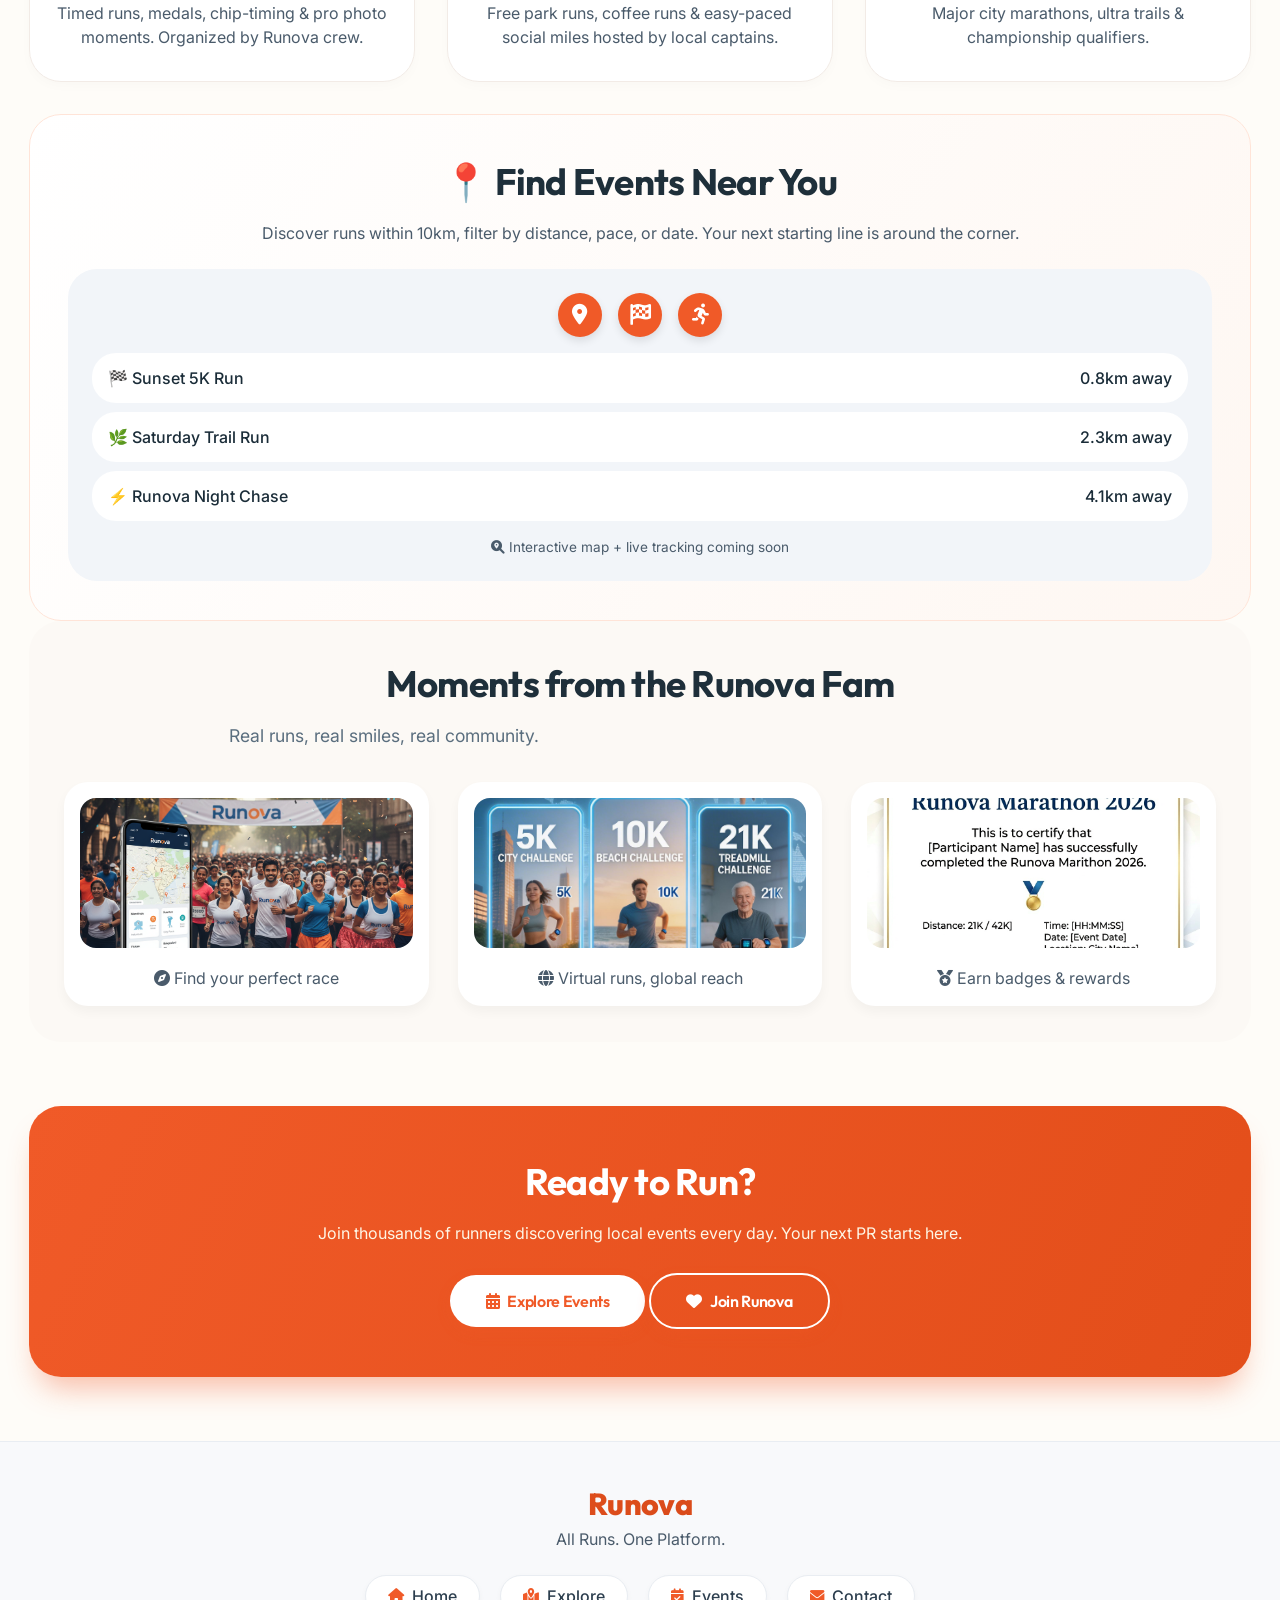
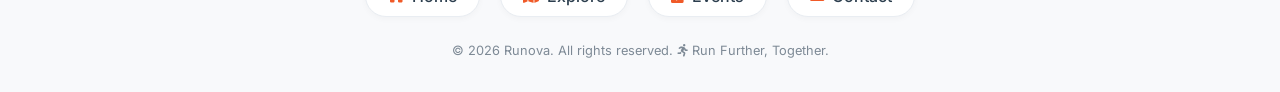
==== commit 6e76ecfb: "Update index.html" ====
--- a/index.html
+++ b/index.html
@@ -3,10 +3,14 @@
 <head>
   <meta charset="UTF-8">
   <meta name="viewport" content="width=device-width, initial-scale=1.0, viewport-fit=cover">
-  <title>Runova – Find & Join Running Events Near You</title>
-
-  <!-- Google Fonts: clean & athletic -->
-  <link href="https://fonts.googleapis.com/css2?family=Inter:opsz,wght@14..32,300;14..32,400;14..32,500;14..32,600;14..32,700&family=Outfit:wght@400;500;600;700;800&display=swap" rel="stylesheet">
+  <meta name="description" content="Runova – Run further, together. Discover local running events, marathons, and a vibrant community.">
+  <title>Runova – Run Further, Run Together</title>
+
+  <!-- Google Fonts -->
+  <link href="https://fonts.googleapis.com/css2?family=Inter:opsz,wght@14..32,300;14..32,400;14..32,500;14..32,600;14..32,700;14..32,800&family=Outfit:wght@400;500;600;700;800;900&display=swap" rel="stylesheet">
+
+  <!-- Font Awesome 6 -->
+  <link rel="stylesheet" href="https://cdnjs.cloudflare.com/ajax/libs/font-awesome/6.0.0-beta3/css/all.min.css">
 
   <style>
     * {
@@ -18,19 +22,123 @@
     body {
       font-family: 'Inter', sans-serif;
       background: #FEFCF8;
-      color: #1F2E3A;
+      color: #1A2C38;
       line-height: 1.5;
       scroll-behavior: smooth;
-    }
-
-    h1, h2, h3, .logo-text, .nav-links a, .btn {
+      overflow-x: hidden;
+    }
+
+    /* ---------- INTRO OVERLAY (FIRST TIME VISIT) ---------- */
+    .intro-overlay {
+      position: fixed;
+      top: 0;
+      left: 0;
+      width: 100%;
+      height: 100%;
+      background: #FEFCF8;
+      z-index: 9999;
+      display: flex;
+      align-items: center;
+      justify-content: center;
+      flex-direction: column;
+      transition: opacity 0.6s ease, visibility 0.6s ease;
+      pointer-events: none;
+    }
+
+    .intro-overlay.active {
+      pointer-events: all;
+    }
+
+    .intro-content {
+      text-align: center;
+      transform: translateY(0);
+      animation: introFloat 1.2s cubic-bezier(0.2, 0.9, 0.4, 1.1) forwards;
+    }
+
+    .intro-runova {
+      font-family: 'Outfit', sans-serif;
+      font-size: 4.8rem;
+      font-weight: 900;
+      letter-spacing: -0.02em;
+      background: linear-gradient(135deg, #F05A28, #FF8A5C, #F05A28, #C73E0E);
+      background-size: 300% auto;
+      -webkit-background-clip: text;
+      background-clip: text;
+      color: transparent;
+      animation: introShine 1.8s ease infinite, pulseScale 0.9s ease-out;
+      margin-bottom: 0.5rem;
+    }
+
+    .intro-tagline {
+      font-size: 1.2rem;
+      color: #F05A28;
+      font-weight: 500;
+      letter-spacing: 2px;
+      opacity: 0;
+      animation: fadeUp 0.8s 0.5s forwards;
+    }
+
+    .intro-swoosh {
+      width: 80px;
+      height: 3px;
+      background: #F05A28;
+      margin: 1rem auto 0;
+      border-radius: 4px;
+      transform: scaleX(0);
+      animation: expandLine 0.8s 0.7s forwards;
+    }
+
+    @keyframes introFloat {
+      0% { opacity: 0; transform: translateY(30px); }
+      100% { opacity: 1; transform: translateY(0); }
+    }
+
+    @keyframes introShine {
+      0% { background-position: 0% 50%; }
+      50% { background-position: 100% 50%; }
+      100% { background-position: 0% 50%; }
+    }
+
+    @keyframes pulseScale {
+      0% { transform: scale(0.95); opacity: 0; }
+      80% { transform: scale(1.02); }
+      100% { transform: scale(1); opacity: 1; }
+    }
+
+    @keyframes fadeUp {
+      from { opacity: 0; transform: translateY(8px); }
+      to { opacity: 1; transform: translateY(0); }
+    }
+
+    @keyframes expandLine {
+      from { transform: scaleX(0); }
+      to { transform: scaleX(1); }
+    }
+
+    .intro-overlay.hide-intro {
+      opacity: 0;
+      visibility: hidden;
+      pointer-events: none;
+    }
+
+    .main-site {
+      opacity: 0;
+      animation: fadeMainIn 0.7s 0.3s forwards;
+    }
+
+    @keyframes fadeMainIn {
+      to { opacity: 1; }
+    }
+
+    /* ---------- GLOBAL STYLES ---------- */
+    h1, h2, h3, .logo-text-new, .nav-links a, .btn, .quick-link-item {
       font-family: 'Outfit', sans-serif;
       font-weight: 600;
-      letter-spacing: -0.3px;
+      letter-spacing: -0.02em;
     }
 
     h1 {
-      font-size: 3.4rem;
+      font-size: 3.6rem;
       font-weight: 800;
       line-height: 1.2;
       color: #1E2F3A;
@@ -43,38 +151,40 @@
       display: inline-block;
     }
 
+    h1 .accent::after {
+      content: '';
+      position: absolute;
+      bottom: 6px;
+      left: 0;
+      width: 100%;
+      height: 8px;
+      background: rgba(240, 90, 40, 0.2);
+      border-radius: 20px;
+      z-index: -1;
+    }
+
     h2 {
-      font-size: 2.2rem;
+      font-size: 2.3rem;
       font-weight: 700;
       color: #1E2F3A;
       margin-bottom: 0.75rem;
-      letter-spacing: -0.02em;
     }
 
     .section-subhead {
       color: #5A6E7E;
       font-size: 1.1rem;
       margin-bottom: 2rem;
-      max-width: 600px;
-    }
-
-    h3 {
-      font-size: 1.4rem;
-      font-weight: 600;
-      margin: 0.75rem 0 0.5rem;
-      color: #2C3E4E;
+      max-width: 640px;
     }
 
     p {
       color: #4A5B6B;
-      font-weight: 400;
-      margin-bottom: 1rem;
     }
 
     .container {
       max-width: 1280px;
       margin: 0 auto;
-      padding: 0 1.5rem;
+      padding: 0 1.8rem;
     }
 
     /* Buttons */
@@ -84,22 +194,30 @@
       justify-content: center;
       background: #F05A28;
       color: white;
-      padding: 0.8rem 2rem;
+      padding: 0.85rem 2.2rem;
       border-radius: 60px;
       text-decoration: none;
       font-weight: 600;
       font-size: 1rem;
-      transition: all 0.2s ease;
+      transition: all 0.3s cubic-bezier(0.2, 0.9, 0.4, 1.1);
+      box-shadow: 0 6px 14px rgba(240, 90, 40, 0.2);
+      gap: 8px;
       border: none;
       cursor: pointer;
-      box-shadow: 0 2px 8px rgba(240, 90, 40, 0.2);
-      gap: 8px;
+    }
+
+    .btn i {
+      transition: transform 0.2s;
     }
 
     .btn:hover {
       background: #D94A1A;
-      transform: translateY(-2px);
-      box-shadow: 0 10px 20px rgba(240, 90, 40, 0.25);
+      transform: translateY(-3px);
+      box-shadow: 0 14px 26px rgba(240, 90, 40, 0.3);
+    }
+
+    .btn:hover i {
+      transform: translateX(4px);
     }
 
     .btn-outline {
@@ -112,125 +230,141 @@
     .btn-outline:hover {
       background: #F05A28;
       color: white;
-      transform: translateY(-2px);
-    }
-
-    /* Navbar */
+    }
+
+    /* Header */
     header {
-      background: #FFFFFF;
-      border-bottom: 1px solid #E9EDF2;
+      background: rgba(255, 255, 255, 0.96);
+      backdrop-filter: blur(10px);
+      border-bottom: 1px solid rgba(233, 237, 242, 0.8);
       position: sticky;
       top: 0;
       z-index: 100;
-      backdrop-filter: blur(2px);
-      background: rgba(255, 255, 255, 0.96);
     }
 
     .navbar {
       max-width: 1280px;
       margin: 0 auto;
-      padding: 0.9rem 1.5rem;
+      padding: 0.7rem 1.8rem;
       display: flex;
       align-items: center;
       justify-content: space-between;
       flex-wrap: wrap;
-      gap: 1.2rem;
-    }
-
-    /* Kite Logo */
-    .kite-logo {
-      display: inline-flex;
-      align-items: center;
+      gap: 1rem;
+    }
+
+    /* ---------- REDESIGNED LOGO (running icon) ---------- */
+    .logo-fresh {
+      display: flex;
+      align-items: center;
+      gap: 12px;
       text-decoration: none;
-      gap: 12px;
-    }
-
-    .kite-image-wrapper {
       position: relative;
-      width: 64px;
-      height: 64px;
-      animation: softFloat 2.8s ease-in-out infinite;
-      filter: drop-shadow(0 2px 4px rgba(0,0,0,0.05));
-    }
-
-    .kite-image {
-      width: 100%;
-      height: 100%;
-      object-fit: cover;
-      clip-path: polygon(50% 0%, 100% 50%, 50% 100%, 0% 50%);
+    }
+
+    .logo-icon {
+      width: 52px;
+      height: 52px;
+      background: linear-gradient(145deg, #F05A28, #E34E1A);
+      border-radius: 18px;
+      display: flex;
+      align-items: center;
+      justify-content: center;
+      box-shadow: 0 10px 18px rgba(240, 90, 40, 0.25);
+      transition: all 0.25s;
+      animation: subtleGlow 2.4s infinite alternate;
+    }
+
+    .logo-icon i {
+      font-size: 28px;
+      color: white;
+      filter: drop-shadow(0 2px 4px rgba(0,0,0,0.1));
       transition: transform 0.2s;
     }
 
-    .kite-logo:hover .kite-image {
+    .logo-fresh:hover .logo-icon {
       transform: scale(1.02);
-    }
-
-    .kite-tail {
-      position: absolute;
-      bottom: -18px;
-      left: 50%;
-      transform: translateX(-50%);
-      width: 3px;
-      height: 24px;
+      background: linear-gradient(145deg, #E34E1A, #F05A28);
+    }
+
+    .logo-fresh:hover .logo-icon i {
+      transform: translateX(2px) scale(1.02);
+    }
+
+    @keyframes subtleGlow {
+      0% { box-shadow: 0 6px 12px rgba(240, 90, 40, 0.2); }
+      100% { box-shadow: 0 12px 22px rgba(240, 90, 40, 0.35); }
+    }
+
+    .logo-text-new {
+      font-size: 1.95rem;
+      font-weight: 800;
+      background: linear-gradient(125deg, #1E2F3A 20%, #F05A28 70%, #FF8A5C 100%);
+      background-size: 200% auto;
+      -webkit-background-clip: text;
+      background-clip: text;
+      color: transparent;
+      letter-spacing: -0.5px;
+      transition: 0.2s;
+    }
+
+    .logo-fresh:hover .logo-text-new {
+      background-position: 100% 0;
+    }
+
+    /* ========== QUICK LINKS - MODERN PILL DESIGN ========== */
+    .nav-links {
+      display: flex;
+      gap: 0.5rem;
+      list-style: none;
+      flex-wrap: wrap;
+    }
+
+    .quick-link-item {
+      display: inline-block;
+      text-decoration: none;
+      padding: 0.6rem 1.4rem;
+      border-radius: 60px;
+      font-weight: 600;
+      font-size: 0.95rem;
+      transition: all 0.25s ease;
+      background: transparent;
+      color: #2C3E4E;
+      border: 1px solid transparent;
+    }
+
+    .quick-link-item i {
+      margin-right: 8px;
+      font-size: 0.9rem;
+      transition: transform 0.2s;
+    }
+
+    .quick-link-item:hover {
+      background: rgba(240, 90, 40, 0.08);
+      color: #F05A28;
+      border-color: rgba(240, 90, 40, 0.3);
+      transform: translateY(-2px);
+    }
+
+    .quick-link-item:hover i {
+      transform: translateX(3px);
+      color: #F05A28;
+    }
+
+    /* active state simulation for current page (home) */
+    .nav-links .quick-link-item.active {
       background: #F05A28;
-      border-radius: 2px;
-    }
-
-    .kite-tail::before,
-    .kite-tail::after {
-      content: '';
-      position: absolute;
-      width: 8px;
-      height: 8px;
-      background: #F9A26C;
-      border-radius: 2px;
-      bottom: -6px;
-      left: -5px;
-      transform: rotate(45deg);
-    }
-    .kite-tail::after {
-      left: auto;
-      right: -5px;
-      background: #F05A28;
-    }
-
-    .logo-text {
-      font-size: 1.9rem;
-      font-weight: 700;
-      color: #1F2E3A;
-      letter-spacing: -0.5px;
-    }
-
-    @keyframes softFloat {
-      0% { transform: translateY(0px); }
-      50% { transform: translateY(-4px); }
-      100% { transform: translateY(0px); }
-    }
-
-    .nav-links {
-      display: flex;
-      gap: 2rem;
-      list-style: none;
-    }
-
-    .nav-links a {
-      text-decoration: none;
-      font-weight: 500;
-      color: #2C3E4E;
-      transition: 0.2s;
-      font-size: 1rem;
-      padding: 0.4rem 0;
-      border-bottom: 2px solid transparent;
-    }
-
-    .nav-links a:hover {
-      color: #F05A28;
-      border-bottom-color: #F05A28;
-    }
-
-    /* Hero Section */
+      color: white;
+      border-color: #F05A28;
+      box-shadow: 0 4px 10px rgba(240, 90, 40, 0.2);
+    }
+
+    .nav-links .quick-link-item.active i {
+      color: white;
+    }
+
+    /* Hero section */
     .hero {
-      max-width: 1280px;
       margin: 3rem auto 4rem;
       padding: 0 1.5rem;
       display: flex;
@@ -247,35 +381,22 @@
       flex: 1;
       border-radius: 32px;
       overflow: hidden;
-      box-shadow: 0 25px 35px -12px rgba(0, 0, 0, 0.12);
-      background: #F2F4F8;
+      box-shadow: 0 25px 40px -12px rgba(0, 0, 0, 0.18);
+      transition: all 0.3s;
     }
 
     .hero-image img {
       width: 100%;
       height: auto;
       display: block;
-      object-fit: cover;
-      transition: transform 0.4s;
+      transition: transform 0.5s;
     }
 
     .hero-image:hover img {
       transform: scale(1.02);
     }
 
-    .hero-buttons {
-      display: flex;
-      gap: 1rem;
-      flex-wrap: wrap;
-      margin-top: 1.5rem;
-    }
-
-    /* Section spacing */
-    section {
-      margin: 5rem 0;
-    }
-
-    /* Community section */
+    /* Community */
     .community-wrapper {
       background: #FFFFFF;
       border-radius: 2rem;
@@ -283,9 +404,9 @@
       flex-wrap: wrap;
       gap: 2.5rem;
       align-items: center;
-      padding: 2rem;
-      box-shadow: 0 6px 18px rgba(0, 0, 0, 0.02);
-      border: 1px solid #F0F2F6;
+      padding: 2.5rem;
+      box-shadow: 0 12px 28px rgba(0, 0, 0, 0.04);
+      border: 1px solid #F0E9E4;
     }
 
     .community-text {
@@ -296,14 +417,12 @@
       flex: 1;
       border-radius: 1.5rem;
       overflow: hidden;
-      box-shadow: 0 10px 20px rgba(0,0,0,0.05);
     }
 
     .community-image img {
       width: 100%;
       height: auto;
       display: block;
-      object-fit: cover;
     }
 
     .bullet-list {
@@ -312,78 +431,104 @@
     }
 
     .bullet-list li {
-      margin-bottom: 0.8rem;
-      display: flex;
-      align-items: center;
-      gap: 10px;
+      margin-bottom: 0.9rem;
+      display: flex;
+      align-items: center;
+      gap: 12px;
       font-weight: 500;
     }
 
     .bullet-list li::before {
-      content: "🏃";
-      font-size: 1.2rem;
-    }
-
-    /* Event Types Cards */
+      content: "🏃‍♂️";
+      font-size: 1.3rem;
+    }
+
+    /* Event cards */
     .types-grid {
       display: grid;
-      grid-template-columns: repeat(auto-fit, minmax(240px, 1fr));
+      grid-template-columns: repeat(auto-fit, minmax(260px, 1fr));
       gap: 2rem;
       margin: 2rem 0;
     }
 
     .type-card {
       background: white;
-      border-radius: 1.5rem;
-      padding: 1.8rem;
+      border-radius: 2rem;
+      padding: 2rem 1.6rem;
       text-align: center;
-      transition: 0.2s;
-      border: 1px solid #EDF0F4;
+      transition: all 0.3s;
+      border: 1px solid #F2EBE6;
+      box-shadow: 0 4px 12px rgba(0, 0, 0, 0.02);
     }
 
     .type-card:hover {
-      background: #FEFAF7;
+      transform: translateY(-8px);
       border-color: #FCDBCE;
+      box-shadow: 0 20px 30px -12px rgba(240, 90, 40, 0.15);
     }
 
     .type-icon {
-      font-size: 2.4rem;
+      font-size: 2.8rem;
       margin-bottom: 1rem;
     }
 
-    .type-card h3 {
-      margin-top: 0;
-    }
-
-    /* Location Section */
+    /* Location card */
     .location-card {
-      background: linear-gradient(135deg, #FEF6F0 0%, #FFFFFF 100%);
+      background: linear-gradient(125deg, #FFFFFF 0%, #FEF7F2 100%);
       border-radius: 2rem;
-      padding: 2rem;
+      padding: 2.4rem;
       text-align: center;
       border: 1px solid #FFE4D8;
     }
 
-    .map-placeholder {
-      background: #EFF3F8;
+    .map-mock {
+      background: #F2F5F9;
+      border-radius: 1.8rem;
+      padding: 1.5rem;
+      margin-top: 1.5rem;
+    }
+
+    .pin-wave {
+      display: flex;
+      justify-content: center;
+      gap: 1rem;
+      margin-bottom: 1rem;
+    }
+
+    .pin {
+      background: #F05A28;
+      width: 44px;
+      height: 44px;
+      border-radius: 50%;
+      display: inline-flex;
+      align-items: center;
+      justify-content: center;
+      color: white;
+      font-size: 1.3rem;
+      animation: softPop 1.2s infinite alternate;
+      box-shadow: 0 4px 8px rgba(0,0,0,0.1);
+    }
+
+    @keyframes softPop {
+      0% { transform: scale(0.95); background: #F05A28; }
+      100% { transform: scale(1.1); background: #FF7946; }
+    }
+
+    .event-nearby {
+      background: white;
       border-radius: 1.5rem;
-      padding: 3rem 1rem;
-      margin-top: 1.5rem;
-      border: 2px dashed #CDD7E3;
-      transition: 0.2s;
-    }
-
-    .map-placeholder p {
-      margin: 0;
+      padding: 0.8rem 1rem;
+      margin: 0.6rem 0;
+      display: flex;
+      justify-content: space-between;
       font-weight: 500;
-      color: #F05A28;
-    }
-
-    /* Visual gallery - keeps existing images intact */
+    }
+
+    /* Gallery */
     .visual-gallery {
       background: #FCF9F5;
       border-radius: 2rem;
-      padding: 2rem;
+      padding: 2.2rem;
       text-align: center;
     }
 
@@ -391,65 +536,61 @@
       display: flex;
       flex-wrap: wrap;
       justify-content: center;
-      gap: 1.5rem;
+      gap: 1.8rem;
       margin-top: 2rem;
     }
 
     .gallery-item {
       flex: 1;
-      min-width: 160px;
+      min-width: 180px;
       background: white;
-      border-radius: 1.2rem;
+      border-radius: 1.5rem;
       padding: 1rem;
-      transition: all 0.2s;
-      box-shadow: 0 6px 12px rgba(0, 0, 0, 0.03);
+      transition: all 0.3s;
+      box-shadow: 0 6px 12px rgba(0, 0, 0, 0.04);
+    }
+
+    .gallery-item:hover {
+      transform: translateY(-6px);
+      box-shadow: 0 18px 28px rgba(240, 90, 40, 0.12);
     }
 
     .gallery-item img {
       width: 100%;
-      height: 140px;
+      height: 150px;
       object-fit: cover;
       border-radius: 1rem;
-      margin-bottom: 0.5rem;
-    }
-
-    .gallery-item p {
-      font-weight: 500;
-      font-size: 0.9rem;
-      margin-bottom: 0;
-    }
-
-    /* CTA Section */
+      margin-bottom: 0.8rem;
+    }
+
+    /* CTA */
     .cta-section {
-      background: #F05A28;
+      background: linear-gradient(115deg, #F05A28, #E34E1A);
       border-radius: 2rem;
       padding: 3rem 2rem;
       text-align: center;
-      color: white;
       margin: 4rem auto;
+      box-shadow: 0 20px 30px -10px rgba(240, 90, 40, 0.4);
     }
 
     .cta-section h2 {
       color: white;
-      margin-bottom: 0.5rem;
     }
 
     .cta-section p {
-      color: rgba(255,255,240,0.9);
+      color: rgba(255,255,240,0.95);
       margin-bottom: 1.8rem;
     }
 
-    .cta-section .btn {
+    .cta-section .btn-light {
       background: white;
       color: #F05A28;
-      box-shadow: 0 6px 14px rgba(0,0,0,0.1);
     }
 
     .cta-section .btn-outline-light {
       background: transparent;
       border: 2px solid white;
       color: white;
-      margin-left: 0.8rem;
     }
 
     .cta-section .btn-outline-light:hover {
@@ -457,11 +598,11 @@
       color: #F05A28;
     }
 
-    /* Footer */
+    /* Footer redesigned quick links */
     footer {
       background: #F8F9FB;
       padding: 2.5rem 1.5rem 2rem;
-      margin-top: 3rem;
+      margin-top: 2rem;
       border-top: 1px solid #E9EDF2;
     }
 
@@ -472,204 +613,252 @@
     }
 
     .footer-content h3 {
-      font-size: 1.8rem;
-      font-weight: 700;
-      color: #1F2E3A;
-      margin-bottom: 0.3rem;
-    }
-
-    .footer-content p {
-      color: #6A7E8E;
+      font-size: 1.9rem;
+      font-weight: 800;
+      background: linear-gradient(135deg, #F05A28, #C73E0E);
+      -webkit-background-clip: text;
+      background-clip: text;
+      color: transparent;
     }
 
     .footer-links {
       display: flex;
       justify-content: center;
-      gap: 2rem;
+      gap: 1.2rem;
       margin: 1.5rem 0;
       flex-wrap: wrap;
     }
 
-    .footer-links a {
-      color: #4A5B6B;
+    .footer-quick-link {
+      display: inline-flex;
+      align-items: center;
+      gap: 8px;
+      background: white;
+      padding: 0.5rem 1.4rem;
+      border-radius: 60px;
       text-decoration: none;
-      transition: 0.2s;
       font-weight: 500;
-    }
-
-    .footer-links a:hover {
+      color: #2C3E4E;
+      transition: all 0.2s;
+      box-shadow: 0 2px 6px rgba(0, 0, 0, 0.03);
+      border: 1px solid #E9EDF2;
+    }
+
+    .footer-quick-link i {
+      font-size: 0.9rem;
       color: #F05A28;
+      transition: transform 0.2s;
+    }
+
+    .footer-quick-link:hover {
+      background: #F05A28;
+      color: white;
+      border-color: #F05A28;
+      transform: translateY(-2px);
+      box-shadow: 0 8px 16px rgba(240, 90, 40, 0.15);
+    }
+
+    .footer-quick-link:hover i {
+      color: white;
+      transform: translateX(3px);
     }
 
     .copyright {
       font-size: 0.8rem;
-      margin-top: 1rem;
+      margin-top: 1.2rem;
       opacity: 0.7;
     }
 
     @media (max-width: 850px) {
-      h1 { font-size: 2.5rem; }
-      h2 { font-size: 1.9rem; }
+      h1 { font-size: 2.6rem; }
+      h2 { font-size: 2rem; }
       .hero { flex-direction: column-reverse; text-align: center; }
       .hero-buttons { justify-content: center; }
       .community-wrapper { flex-direction: column; text-align: center; }
       .bullet-list li { justify-content: center; }
       .navbar { flex-direction: column; align-items: flex-start; }
-      .nav-links { flex-wrap: wrap; gap: 1.2rem; }
-      .cta-section .btn { margin: 0.5rem; }
-    }
-
-    @media (max-width: 550px) {
-      .kite-image-wrapper { width: 54px; height: 54px; }
-      .logo-text { font-size: 1.5rem; }
+      .nav-links { gap: 0.4rem; justify-content: flex-start; }
+      .quick-link-item { padding: 0.4rem 1rem; font-size: 0.85rem; }
+      .logo-text-new { font-size: 1.6rem; }
+      .logo-icon { width: 44px; height: 44px; }
+      .logo-icon i { font-size: 24px; }
+      .intro-runova { font-size: 3rem; }
     }
   </style>
 </head>
 <body>
 
-<!-- ================= HEADER (PRESERVED LOGO + NAV) ================= -->
-<header>
-  <nav class="navbar">
-    <a href="index.html" class="logo kite-logo">
-      <div class="kite-image-wrapper">
-        <img class="kite-image" src="runova-logo.jpeg" alt="Runova Logo">
-        <div class="kite-tail"></div>
-      </div>
-      <span class="logo-text">Runova</span>
-    </a>
-    <ul class="nav-links">
-      <li><a href="index.html">Home</a></li>
-      <li><a href="explore.html">Explore Runs</a></li>
-      <li><a href="events.html">Runova Events</a></li>
-      <li><a href="contact.html">Contact</a></li>
-    </ul>
-  </nav>
-</header>
-
-<main>
-  <!-- ================= HERO SECTION (TWO BUTTONS: EXPLORE EVENTS + JOIN RUNOVA) ================= -->
-  <div class="container">
-    <div class="hero">
-      <div class="hero-text">
-        <h1>Find Running Events <span class="accent">Near You</span></h1>
-        <p style="font-size: 1.2rem;">From local 5Ks to major marathons — never miss a run again. Join the fastest-growing running community.</p>
-        <div class="hero-buttons">
-          <a href="explore.html" class="btn">Explore Events</a>
-          <a href="events.html" class="btn btn-outline">Join Runova</a>
-        </div>
-      </div>
-      <div class="hero-image">
-        <img src="hero-runova.jpeg" alt="Runners in community event">
+<!-- INTRO OVERLAY -->
+<div id="introOverlay" class="intro-overlay active">
+  <div class="intro-content">
+    <div class="intro-runova">RUNOVA</div>
+    <div class="intro-tagline">RUN FURTHER, TOGETHER</div>
+    <div class="intro-swoosh"></div>
+  </div>
+</div>
+
+<div class="main-site">
+  <header>
+    <nav class="navbar">
+      <!-- Logo -->
+      <a href="index.html" class="logo-fresh">
+        <div class="logo-icon">
+          <i class="fas fa-person-running"></i>
+        </div>
+        <span class="logo-text-new">RUNOVA</span>
+      </a>
+      <!-- QUICK LINKS (modern pill design) -->
+      <ul class="nav-links">
+        <li><a href="index.html" class="quick-link-item active"><i class="fas fa-home"></i> Home</a></li>
+        <li><a href="explore.html" class="quick-link-item"><i class="fas fa-map-marked-alt"></i> Explore Runs</a></li>
+        <li><a href="events.html" class="quick-link-item"><i class="fas fa-calendar-check"></i> Runova Events</a></li>
+        <li><a href="contact.html" class="quick-link-item"><i class="fas fa-envelope"></i> Contact</a></li>
+      </ul>
+    </nav>
+  </header>
+
+  <main>
+    <div class="container">
+      <div class="hero">
+        <div class="hero-text">
+          <h1>Find Running Events <span class="accent">Near You</span></h1>
+          <p style="font-size: 1.2rem;">From local 5Ks to major marathons — never miss a run again. Join the fastest-growing running community.</p>
+          <div class="hero-buttons" style="display: flex; gap: 1rem; margin-top: 1.8rem; flex-wrap: wrap;">
+            <a href="explore.html" class="btn"><i class="fas fa-map-marker-alt"></i> Explore Events</a>
+            <a href="events.html" class="btn btn-outline"><i class="fas fa-users"></i> Join Runova</a>
+          </div>
+        </div>
+        <div class="hero-image">
+          <img src="hero-runova.jpeg" alt="Runners in community event">
+        </div>
       </div>
     </div>
-  </div>
-
-  <!-- ================= COMMUNITY SECTION "RUN TOGETHER, NOT ALONE" ================= -->
-  <div class="container">
-    <div class="community-wrapper">
-      <div class="community-text">
-        <h2>Run Together, Not Alone</h2>
-        <p>Running is better with company. Join a thriving community that cheers, supports, and celebrates every mile.</p>
-        <ul class="bullet-list">
-          <li>Meet local runners in your city</li>
-          <li>Stay consistent with group accountability</li>
-          <li>Join weekly group runs & social miles</li>
-        </ul>
-        <a href="explore.html" class="btn btn-outline" style="margin-top: 0.5rem;">Find your crew →</a>
-      </div>
-      <div class="community-image">
-        <img src="about-runova.jpeg" alt="Runova community running together">
+
+    <div class="container">
+      <div class="community-wrapper">
+        <div class="community-text">
+          <h2>Run Together, Not Alone</h2>
+          <p>Running is better with company. Join a thriving community that cheers, supports, and celebrates every mile.</p>
+          <ul class="bullet-list">
+            <li>Meet local runners in your city</li>
+            <li>Stay consistent with group accountability</li>
+            <li>Join weekly group runs & social miles</li>
+          </ul>
+          <a href="explore.html" class="btn btn-outline" style="margin-top: 0.5rem;">Find your crew <i class="fas fa-arrow-right"></i></a>
+        </div>
+        <div class="community-image">
+          <img src="about-runova.jpeg" alt="Runova community running together">
+        </div>
       </div>
     </div>
-  </div>
-
-  <!-- ================= EVENT TYPES SECTION (RUNOVA + LOCAL + MARATHONS) ================= -->
-  <div class="container">
-    <h2>🏅 Event Types for Every Runner</h2>
-    <p class="section-subhead">Curated runs, local meetups, and world-class marathons — all in one place.</p>
-    <div class="types-grid">
-      <div class="type-card">
-        <div class="type-icon">🏃‍♂️⚡</div>
-        <h3>Official Runova Events</h3>
-        <p>Timed runs, medals, chip-timing & pro photo moments. Organized by Runova crew.</p>
-      </div>
-      <div class="type-card">
-        <div class="type-icon">🌳👟</div>
-        <h3>Local Community Runs</h3>
-        <p>Free park runs, coffee runs & easy-paced social miles hosted by local captains.</p>
-      </div>
-      <div class="type-card">
-        <div class="type-icon">🏅🌍</div>
-        <h3>Upcoming Marathons</h3>
-        <p>Major city marathons, ultra trails & championship qualifiers.</p>
+
+    <div class="container">
+      <h2>🏅 Event Types for Every Runner</h2>
+      <p class="section-subhead">Curated runs, local meetups, and world-class marathons — all in one place.</p>
+      <div class="types-grid">
+        <div class="type-card">
+          <div class="type-icon">🏃‍♂️⚡</div>
+          <h3>Official Runova Events</h3>
+          <p>Timed runs, medals, chip-timing & pro photo moments. Organized by Runova crew.</p>
+        </div>
+        <div class="type-card">
+          <div class="type-icon">🌳👟</div>
+          <h3>Local Community Runs</h3>
+          <p>Free park runs, coffee runs & easy-paced social miles hosted by local captains.</p>
+        </div>
+        <div class="type-card">
+          <div class="type-icon">🏅🌍</div>
+          <h3>Upcoming Marathons</h3>
+          <p>Major city marathons, ultra trails & championship qualifiers.</p>
+        </div>
       </div>
     </div>
-  </div>
-
-  <!-- ================= LOCATION-BASED FEATURE SECTION ================= -->
-  <div class="container">
-    <div class="location-card">
-      <h2>📍 Find Events Near You</h2>
-      <p>Discover runs within 10km, filter by distance, pace, or date. Your next starting line is around the corner.</p>
-      <div class="map-placeholder">
-        <p>🗺️ Interactive map — filter runs by your location (coming to Runova)</p>
-        <p style="font-size: 0.8rem; margin-top: 0.5rem;">🔍 Nearby: 5 events within 5km • 3 group runs this weekend</p>
+
+    <div class="container">
+      <div class="location-card">
+        <h2>📍 Find Events Near You</h2>
+        <p>Discover runs within 10km, filter by distance, pace, or date. Your next starting line is around the corner.</p>
+        <div class="map-mock">
+          <div class="pin-wave">
+            <div class="pin"><i class="fas fa-location-dot"></i></div>
+            <div class="pin" style="animation-delay: 0.3s;"><i class="fas fa-flag-checkered"></i></div>
+            <div class="pin" style="animation-delay: 0.6s;"><i class="fas fa-person-running"></i></div>
+          </div>
+          <div class="event-nearby">
+            <span>🏁 Sunset 5K Run</span> <span>0.8km away</span>
+          </div>
+          <div class="event-nearby">
+            <span>🌿 Saturday Trail Run</span> <span>2.3km away</span>
+          </div>
+          <div class="event-nearby">
+            <span>⚡ Runova Night Chase</span> <span>4.1km away</span>
+          </div>
+          <p style="margin-top: 1rem; font-size: 0.85rem;"><i class="fas fa-search-location"></i> Interactive map + live tracking coming soon</p>
+        </div>
       </div>
     </div>
-  </div>
-
-  <!-- ================= VISUAL GALLERY (PRESERVING ALL EXISTING IMAGES) ================= -->
-  <div class="container">
-    <div class="visual-gallery">
-      <h2>Moments from the Runova Fam</h2>
-      <p class="section-subhead">Real runs, real smiles, real community.</p>
-      <div class="gallery-grid">
-        <!-- Existing image: run-why choise.png -->
-        <div class="gallery-item">
-          <img src="run-why choise.png" alt="Runner choosing event">
-          <p>Find your perfect race</p>
-        </div>
-        <!-- Existing image: virtual-runova.jpeg -->
-        <div class="gallery-item">
-          <img src="virtual-runova.jpeg" alt="Virtual run challenge">
-          <p>Virtual runs, global reach</p>
-        </div>
-        <!-- Existing image: earn-runova.png -->
-        <div class="gallery-item">
-          <img src="certificate_runova.png" alt="Earn medals & certificates">
-          <p>Earn badges & rewards</p>
+
+    <div class="container">
+      <div class="visual-gallery">
+        <h2>Moments from the Runova Fam</h2>
+        <p class="section-subhead">Real runs, real smiles, real community.</p>
+        <div class="gallery-grid">
+          <div class="gallery-item">
+            <img src="run-why choise.png" alt="Runner choosing event">
+            <p><i class="fas fa-compass"></i> Find your perfect race</p>
+          </div>
+          <div class="gallery-item">
+            <img src="virtual-runova.jpeg" alt="Virtual run challenge">
+            <p><i class="fas fa-globe"></i> Virtual runs, global reach</p>
+          </div>
+          <div class="gallery-item">
+            <img src="certificate_runova.png" alt="Earn medals & certificates">
+            <p><i class="fas fa-medal"></i> Earn badges & rewards</p>
+          </div>
         </div>
       </div>
     </div>
-  </div>
-
-  <!-- ================= CALL TO ACTION SECTION "READY TO RUN?" ================= -->
-  <div class="container">
-    <div class="cta-section">
-      <h2>Ready to Run?</h2>
-      <p>Join thousands of runners discovering local events every day. Your next PR starts here.</p>
-      <div>
-        <a href="explore.html" class="btn">Explore Events</a>
-        <a href="events.html" class="btn btn-outline-light">Join Runova</a>
+
+    <div class="container">
+      <div class="cta-section">
+        <h2>Ready to Run?</h2>
+        <p>Join thousands of runners discovering local events every day. Your next PR starts here.</p>
+        <div>
+          <a href="explore.html" class="btn btn-light"><i class="fas fa-calendar-alt"></i> Explore Events</a>
+          <a href="events.html" class="btn btn-outline-light"><i class="fas fa-heart"></i> Join Runova</a>
+        </div>
       </div>
     </div>
-  </div>
-</main>
-
-<!-- ================= FOOTER (PRESERVED LINKS & STRUCTURE) ================= -->
-<footer>
-  <div class="footer-content">
-    <h3>Runova</h3>
-    <p>All Runs. One Platform.</p>
-    <div class="footer-links">
-      <a href="index.html">Home</a>
-      <a href="explore.html">Explore</a>
-      <a href="events.html">Events</a>
-      <a href="contact.html">Contact</a>
+  </main>
+
+  <footer>
+    <div class="footer-content">
+      <h3>Runova</h3>
+      <p>All Runs. One Platform.</p>
+      <div class="footer-links">
+        <a href="index.html" class="footer-quick-link"><i class="fas fa-home"></i> Home</a>
+        <a href="explore.html" class="footer-quick-link"><i class="fas fa-map-marked-alt"></i> Explore</a>
+        <a href="events.html" class="footer-quick-link"><i class="fas fa-calendar-check"></i> Events</a>
+        <a href="contact.html" class="footer-quick-link"><i class="fas fa-envelope"></i> Contact</a>
+      </div>
+      <p class="copyright">© 2026 Runova. All rights reserved. <i class="fas fa-running"></i> Run Further, Together.</p>
     </div>
-    <p class="copyright">© 2026 Runova. All rights reserved.</p>
-  </div>
-</footer>
-
+  </footer>
+</div>
+
+<script>
+  // Intro overlay hides after 2.1s
+  (function() {
+    const overlay = document.getElementById('introOverlay');
+    if (overlay) {
+      setTimeout(() => {
+        overlay.classList.add('hide-intro');
+        setTimeout(() => {
+          if (overlay && overlay.parentNode) overlay.style.display = 'none';
+        }, 700);
+      }, 2100);
+    }
+  })();
+</script>
 </body>
 </html>
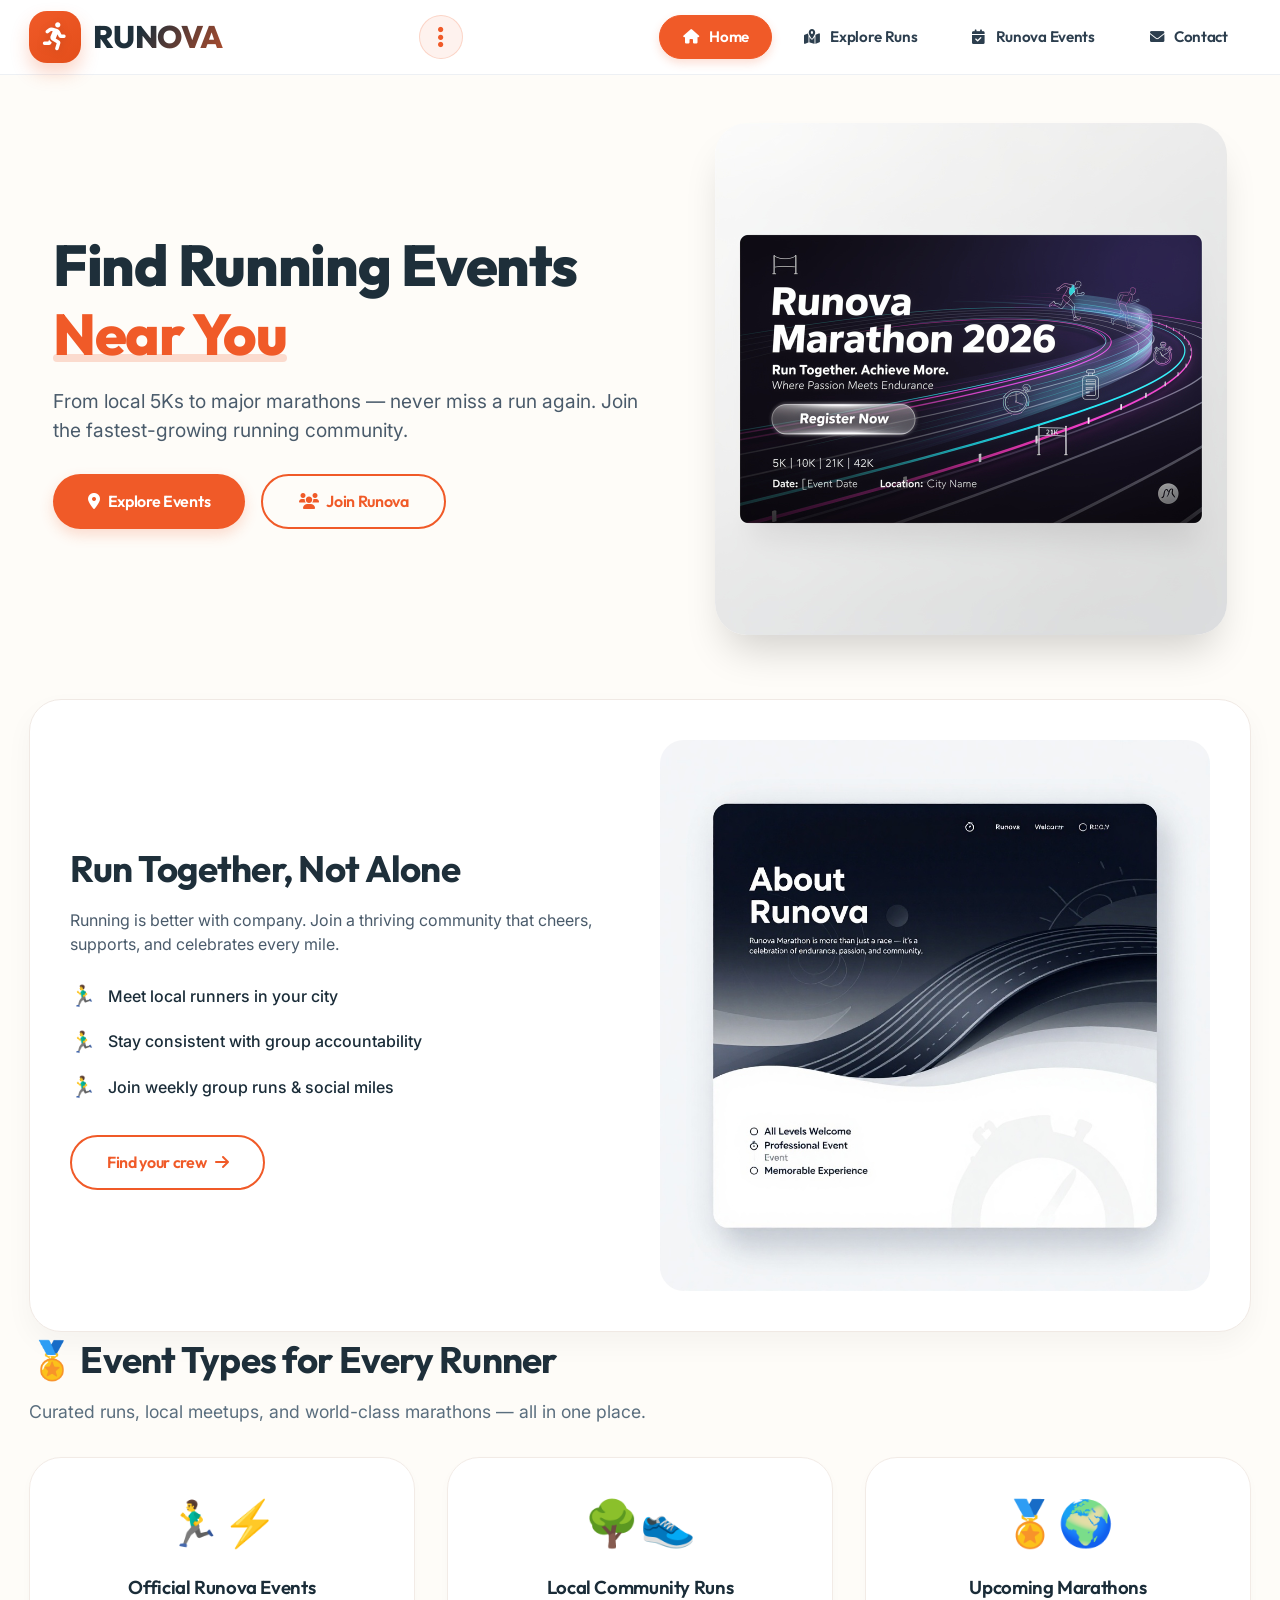
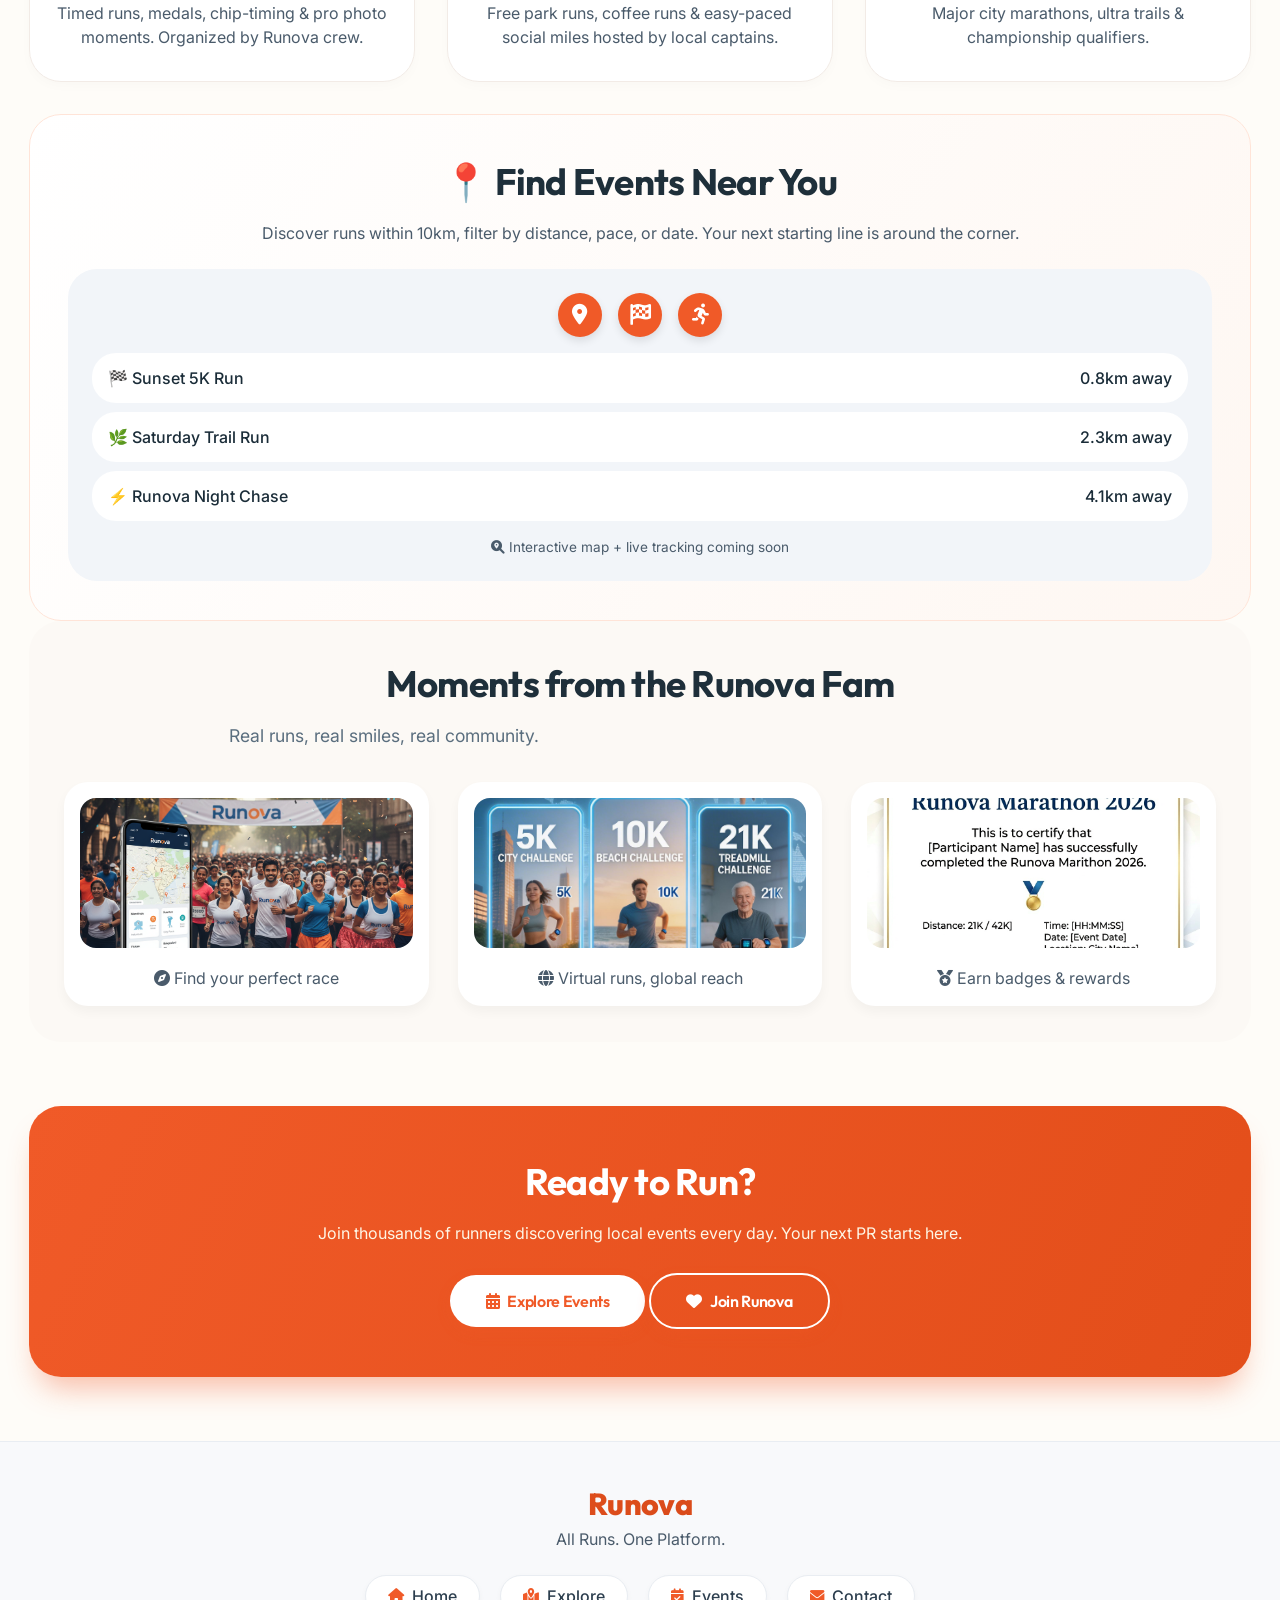
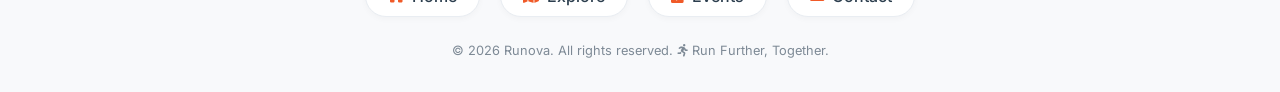
==== commit 83041443: "Update index.html" ====
--- a/index.html
+++ b/index.html
@@ -251,9 +251,10 @@
       justify-content: space-between;
       flex-wrap: wrap;
       gap: 1rem;
-    }
-
-    /* ---------- REDESIGNED LOGO (running icon) ---------- */
+      position: relative;
+    }
+
+    /* Logo */
     .logo-fresh {
       display: flex;
       align-items: center;
@@ -312,7 +313,7 @@
       background-position: 100% 0;
     }
 
-    /* ========== QUICK LINKS - MODERN PILL DESIGN ========== */
+    /* Quick links (nav pills) */
     .nav-links {
       display: flex;
       gap: 0.5rem;
@@ -351,7 +352,6 @@
       color: #F05A28;
     }
 
-    /* active state simulation for current page (home) */
     .nav-links .quick-link-item.active {
       background: #F05A28;
       color: white;
@@ -361,6 +361,86 @@
 
     .nav-links .quick-link-item.active i {
       color: white;
+    }
+
+    /* ========== THREE DOTS MENU (UPPER RIGHT) ========== */
+    .dots-menu-container {
+      position: relative;
+    }
+
+    .dots-icon {
+      background: rgba(240, 90, 40, 0.08);
+      border-radius: 40px;
+      width: 44px;
+      height: 44px;
+      display: flex;
+      align-items: center;
+      justify-content: center;
+      cursor: pointer;
+      transition: all 0.2s;
+      border: 1px solid rgba(240, 90, 40, 0.2);
+    }
+
+    .dots-icon i {
+      font-size: 1.5rem;
+      color: #F05A28;
+      transition: transform 0.2s;
+    }
+
+    .dots-icon:hover {
+      background: rgba(240, 90, 40, 0.15);
+      transform: scale(1.02);
+    }
+
+    .dots-dropdown {
+      position: absolute;
+      top: 55px;
+      right: 0;
+      background: white;
+      border-radius: 1.2rem;
+      box-shadow: 0 20px 35px -12px rgba(0, 0, 0, 0.2);
+      width: 220px;
+      opacity: 0;
+      visibility: hidden;
+      transform: translateY(-10px);
+      transition: all 0.2s ease;
+      z-index: 200;
+      border: 1px solid #F0E9E4;
+      overflow: hidden;
+    }
+
+    .dots-dropdown.show {
+      opacity: 1;
+      visibility: visible;
+      transform: translateY(0);
+    }
+
+    .dots-dropdown a {
+      display: flex;
+      align-items: center;
+      gap: 12px;
+      padding: 0.9rem 1.2rem;
+      text-decoration: none;
+      color: #2C3E4E;
+      font-weight: 500;
+      transition: 0.2s;
+      border-bottom: 1px solid #F5F0EB;
+    }
+
+    .dots-dropdown a:last-child {
+      border-bottom: none;
+    }
+
+    .dots-dropdown a i {
+      width: 24px;
+      color: #F05A28;
+      font-size: 1rem;
+    }
+
+    .dots-dropdown a:hover {
+      background: #FEF7F2;
+      color: #F05A28;
+      padding-left: 1.5rem;
     }
 
     /* Hero section */
@@ -598,7 +678,7 @@
       color: #F05A28;
     }
 
-    /* Footer redesigned quick links */
+    /* Footer */
     footer {
       background: #F8F9FB;
       padding: 2.5rem 1.5rem 2rem;
@@ -669,6 +749,7 @@
       opacity: 0.7;
     }
 
+    /* Responsive */
     @media (max-width: 850px) {
       h1 { font-size: 2.6rem; }
       h2 { font-size: 2rem; }
@@ -676,13 +757,22 @@
       .hero-buttons { justify-content: center; }
       .community-wrapper { flex-direction: column; text-align: center; }
       .bullet-list li { justify-content: center; }
-      .navbar { flex-direction: column; align-items: flex-start; }
-      .nav-links { gap: 0.4rem; justify-content: flex-start; }
+      .navbar { flex-direction: row; flex-wrap: wrap; justify-content: space-between; }
+      .nav-links { order: 3; width: 100%; justify-content: center; margin-top: 0.5rem; }
+      .dots-menu-container { order: 2; }
+      .logo-fresh { order: 1; }
       .quick-link-item { padding: 0.4rem 1rem; font-size: 0.85rem; }
       .logo-text-new { font-size: 1.6rem; }
       .logo-icon { width: 44px; height: 44px; }
       .logo-icon i { font-size: 24px; }
       .intro-runova { font-size: 3rem; }
+    }
+
+    @media (max-width: 550px) {
+      .nav-links { gap: 0.3rem; }
+      .quick-link-item { padding: 0.3rem 0.8rem; font-size: 0.8rem; }
+      .dots-icon { width: 38px; height: 38px; }
+      .dots-icon i { font-size: 1.3rem; }
     }
   </style>
 </head>
@@ -707,7 +797,23 @@
         </div>
         <span class="logo-text-new">RUNOVA</span>
       </a>
-      <!-- QUICK LINKS (modern pill design) -->
+
+      <!-- THREE DOTS MENU (upper right) -->
+      <div class="dots-menu-container">
+        <div class="dots-icon" id="dotsIcon">
+          <i class="fas fa-ellipsis-v"></i>
+        </div>
+        <div class="dots-dropdown" id="dotsDropdown">
+          <a href="index.html"><i class="fas fa-home"></i> Home</a>
+          <a href="explore.html"><i class="fas fa-map-marked-alt"></i> Explore Runs</a>
+          <a href="events.html"><i class="fas fa-calendar-check"></i> Runova Events</a>
+          <a href="contact.html"><i class="fas fa-envelope"></i> Contact</a>
+          <a href="#" id="shareLink"><i class="fas fa-share-alt"></i> Share Runova</a>
+          <a href="#" id="helpLink"><i class="fas fa-question-circle"></i> Help & Support</a>
+        </div>
+      </div>
+
+      <!-- Regular nav pills (quick links) -->
       <ul class="nav-links">
         <li><a href="index.html" class="quick-link-item active"><i class="fas fa-home"></i> Home</a></li>
         <li><a href="explore.html" class="quick-link-item"><i class="fas fa-map-marked-alt"></i> Explore Runs</a></li>
@@ -847,7 +953,7 @@
 </div>
 
 <script>
-  // Intro overlay hides after 2.1s
+  // Intro overlay
   (function() {
     const overlay = document.getElementById('introOverlay');
     if (overlay) {
@@ -859,6 +965,42 @@
       }, 2100);
     }
   })();
+
+  // Three dots dropdown toggle
+  const dotsIcon = document.getElementById('dotsIcon');
+  const dotsDropdown = document.getElementById('dotsDropdown');
+
+  if (dotsIcon && dotsDropdown) {
+    dotsIcon.addEventListener('click', (e) => {
+      e.stopPropagation();
+      dotsDropdown.classList.toggle('show');
+    });
+
+    // Close dropdown when clicking outside
+    document.addEventListener('click', (e) => {
+      if (!dotsIcon.contains(e.target) && !dotsDropdown.contains(e.target)) {
+        dotsDropdown.classList.remove('show');
+      }
+    });
+
+    // Example actions for demo links
+    const shareLink = document.getElementById('shareLink');
+    const helpLink = document.getElementById('helpLink');
+    if (shareLink) {
+      shareLink.addEventListener('click', (e) => {
+        e.preventDefault();
+        alert('🌐 Share Runova with your running crew! (Copy link: https://runova.example)');
+        dotsDropdown.classList.remove('show');
+      });
+    }
+    if (helpLink) {
+      helpLink.addEventListener('click', (e) => {
+        e.preventDefault();
+        alert('📞 Need help? Reach us at support@runova.com or visit our Help Center.');
+        dotsDropdown.classList.remove('show');
+      });
+    }
+  }
 </script>
 </body>
 </html>
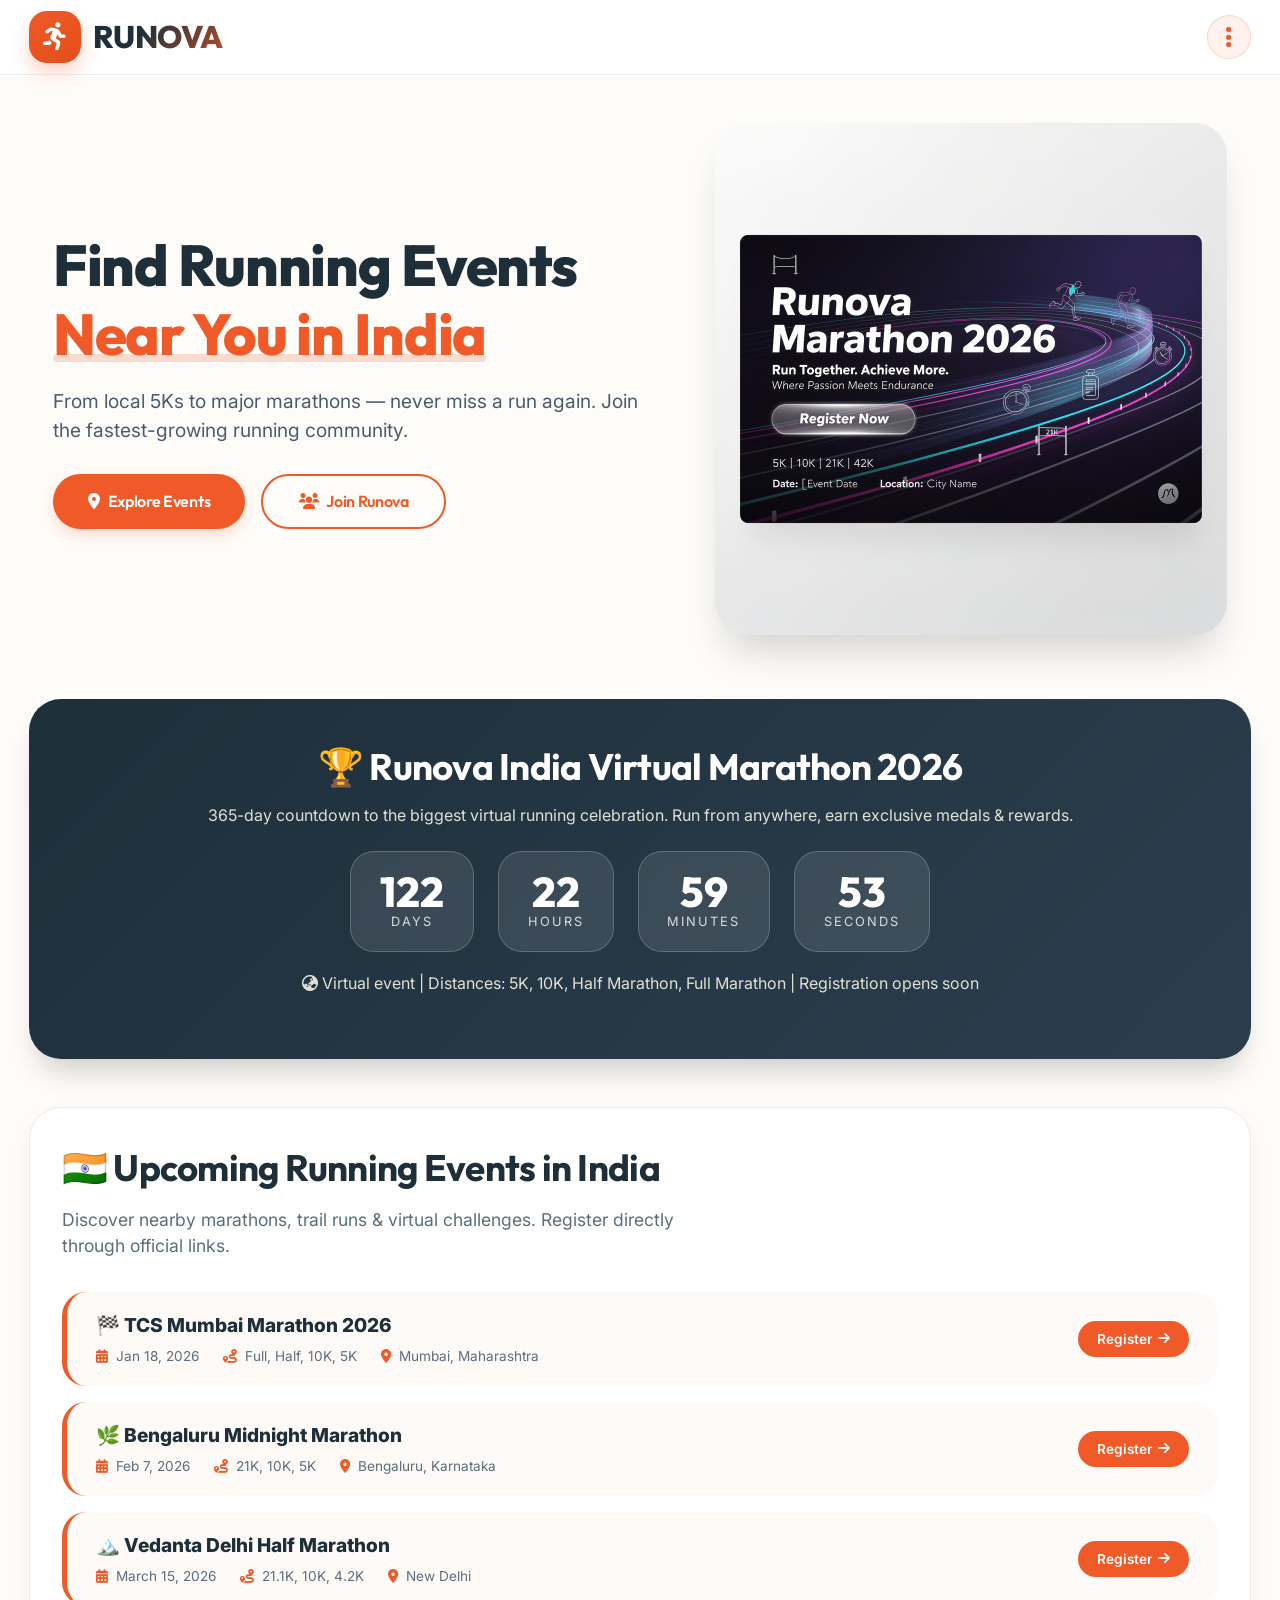
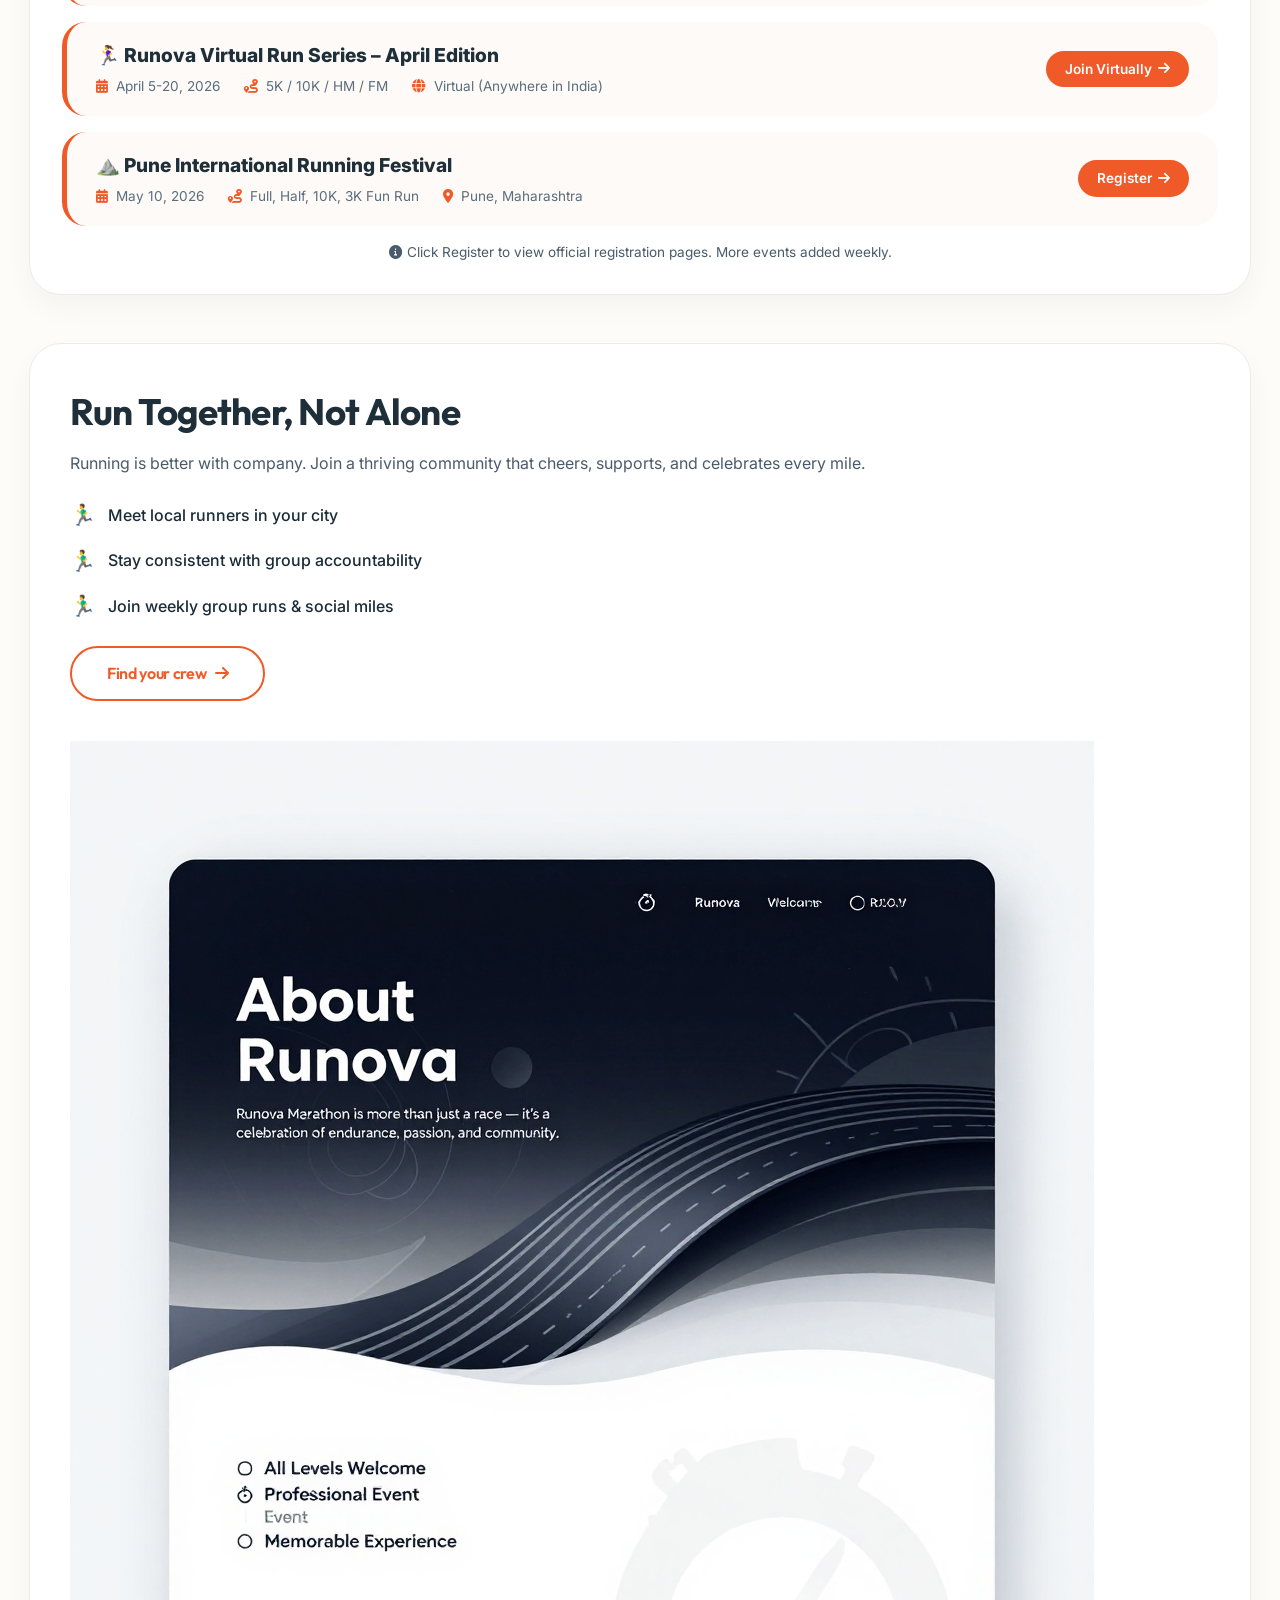
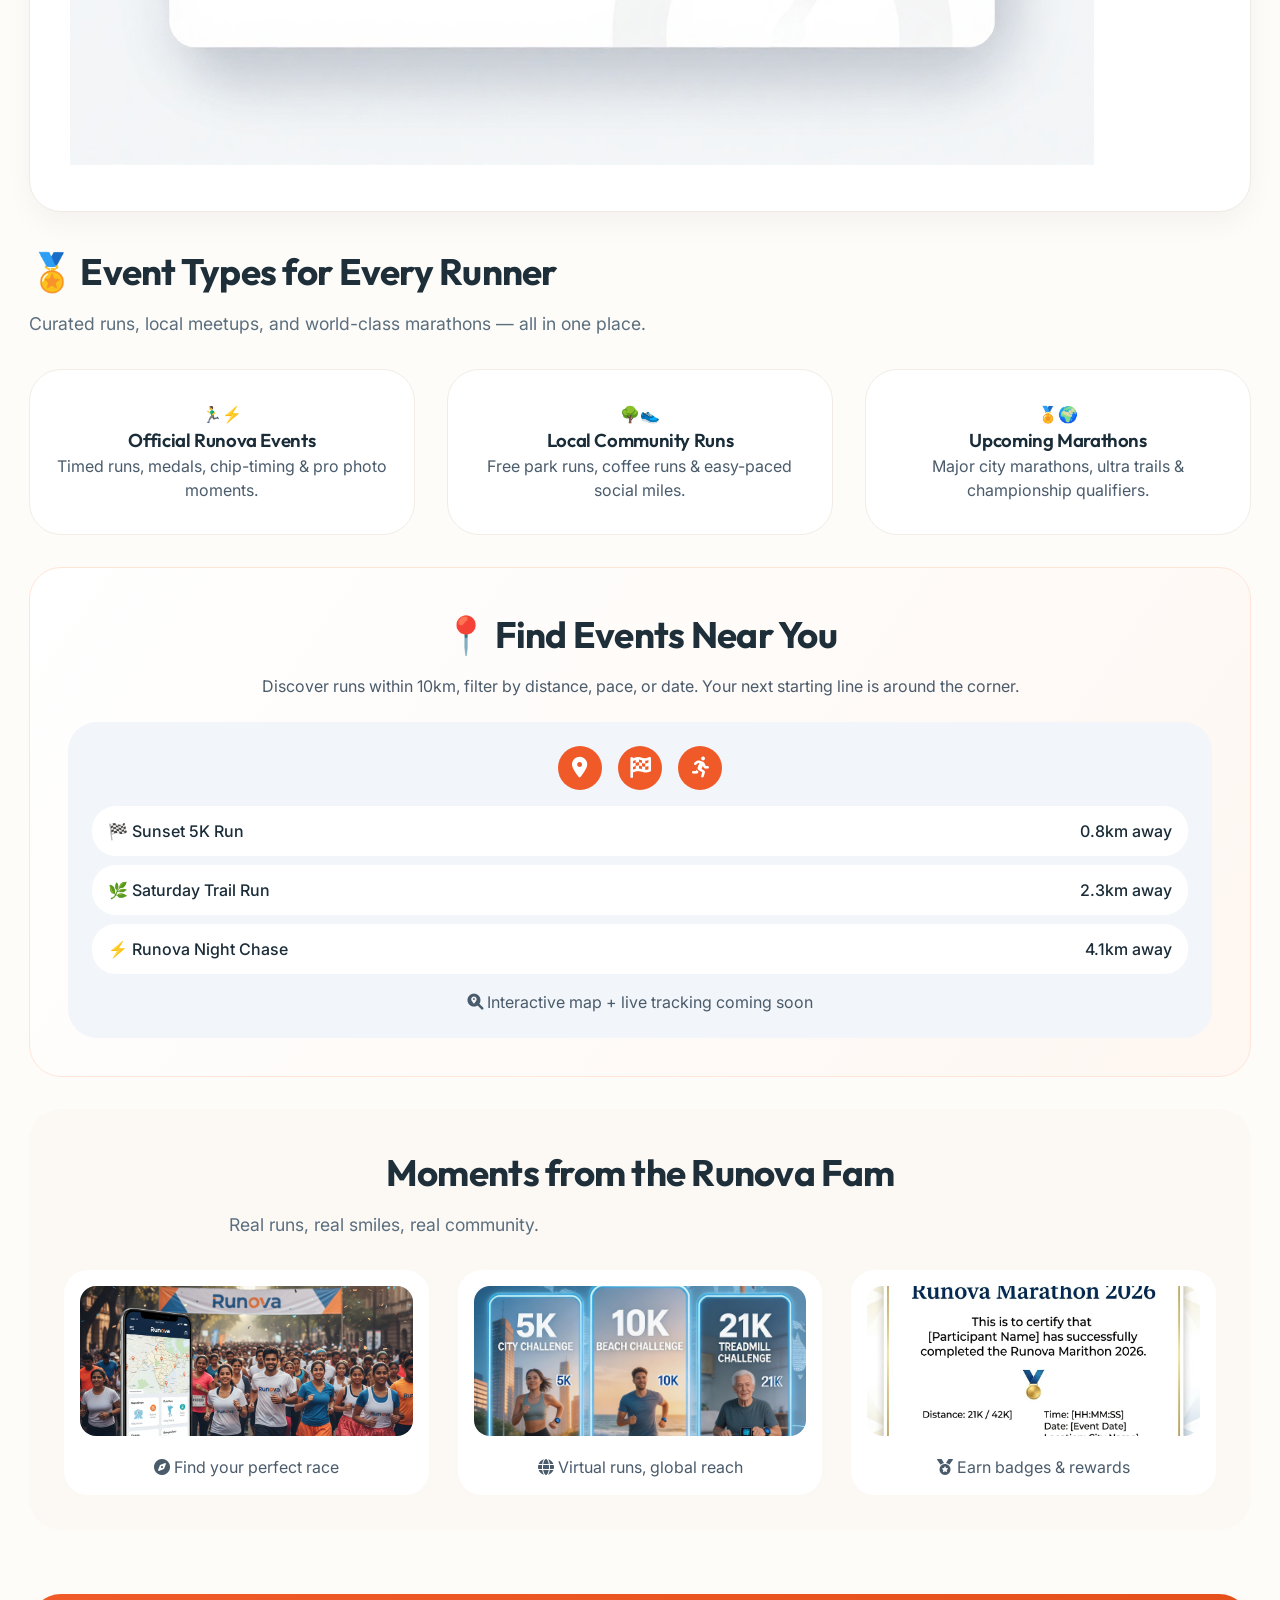
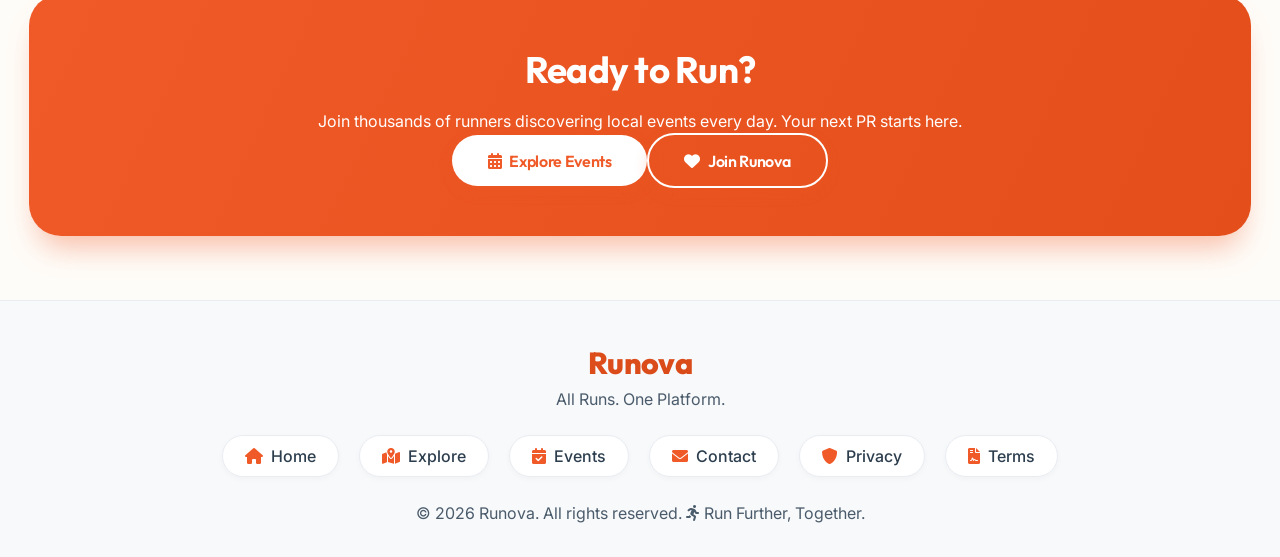
==== commit 5d00ab87: "Update index.html" ====
--- a/index.html
+++ b/index.html
@@ -3,8 +3,8 @@
 <head>
   <meta charset="UTF-8">
   <meta name="viewport" content="width=device-width, initial-scale=1.0, viewport-fit=cover">
-  <meta name="description" content="Runova – Run further, together. Discover local running events, marathons, and a vibrant community.">
-  <title>Runova – Run Further, Run Together</title>
+  <meta name="description" content="Runova – Run further, together. Discover local running events, marathons, and a vibrant community in India.">
+  <title>Runova – Run Further, Run Together | India Running Events</title>
 
   <!-- Google Fonts -->
   <link href="https://fonts.googleapis.com/css2?family=Inter:opsz,wght@14..32,300;14..32,400;14..32,500;14..32,600;14..32,700;14..32,800&family=Outfit:wght@400;500;600;700;800;900&display=swap" rel="stylesheet">
@@ -28,7 +28,7 @@
       overflow-x: hidden;
     }
 
-    /* ---------- INTRO OVERLAY (FIRST TIME VISIT) ---------- */
+    /* ---------- INTRO OVERLAY ---------- */
     .intro-overlay {
       position: fixed;
       top: 0;
@@ -44,22 +44,12 @@
       transition: opacity 0.6s ease, visibility 0.6s ease;
       pointer-events: none;
     }
-
-    .intro-overlay.active {
-      pointer-events: all;
-    }
-
-    .intro-content {
-      text-align: center;
-      transform: translateY(0);
-      animation: introFloat 1.2s cubic-bezier(0.2, 0.9, 0.4, 1.1) forwards;
-    }
-
+    .intro-overlay.active { pointer-events: all; }
+    .intro-content { text-align: center; animation: introFloat 1.2s cubic-bezier(0.2, 0.9, 0.4, 1.1) forwards; }
     .intro-runova {
       font-family: 'Outfit', sans-serif;
       font-size: 4.8rem;
       font-weight: 900;
-      letter-spacing: -0.02em;
       background: linear-gradient(135deg, #F05A28, #FF8A5C, #F05A28, #C73E0E);
       background-size: 300% auto;
       -webkit-background-clip: text;
@@ -68,711 +58,124 @@
       animation: introShine 1.8s ease infinite, pulseScale 0.9s ease-out;
       margin-bottom: 0.5rem;
     }
-
-    .intro-tagline {
-      font-size: 1.2rem;
-      color: #F05A28;
-      font-weight: 500;
-      letter-spacing: 2px;
-      opacity: 0;
-      animation: fadeUp 0.8s 0.5s forwards;
-    }
-
-    .intro-swoosh {
-      width: 80px;
-      height: 3px;
-      background: #F05A28;
-      margin: 1rem auto 0;
-      border-radius: 4px;
-      transform: scaleX(0);
-      animation: expandLine 0.8s 0.7s forwards;
-    }
-
-    @keyframes introFloat {
-      0% { opacity: 0; transform: translateY(30px); }
-      100% { opacity: 1; transform: translateY(0); }
-    }
-
-    @keyframes introShine {
-      0% { background-position: 0% 50%; }
-      50% { background-position: 100% 50%; }
-      100% { background-position: 0% 50%; }
-    }
-
-    @keyframes pulseScale {
-      0% { transform: scale(0.95); opacity: 0; }
-      80% { transform: scale(1.02); }
-      100% { transform: scale(1); opacity: 1; }
-    }
-
-    @keyframes fadeUp {
-      from { opacity: 0; transform: translateY(8px); }
-      to { opacity: 1; transform: translateY(0); }
-    }
-
-    @keyframes expandLine {
-      from { transform: scaleX(0); }
-      to { transform: scaleX(1); }
-    }
-
-    .intro-overlay.hide-intro {
-      opacity: 0;
-      visibility: hidden;
-      pointer-events: none;
-    }
-
-    .main-site {
-      opacity: 0;
-      animation: fadeMainIn 0.7s 0.3s forwards;
-    }
-
-    @keyframes fadeMainIn {
-      to { opacity: 1; }
-    }
-
-    /* ---------- GLOBAL STYLES ---------- */
-    h1, h2, h3, .logo-text-new, .nav-links a, .btn, .quick-link-item {
-      font-family: 'Outfit', sans-serif;
-      font-weight: 600;
-      letter-spacing: -0.02em;
-    }
-
-    h1 {
-      font-size: 3.6rem;
-      font-weight: 800;
-      line-height: 1.2;
-      color: #1E2F3A;
-      margin-bottom: 1.2rem;
-    }
-
-    h1 .accent {
-      color: #F05A28;
-      position: relative;
-      display: inline-block;
-    }
-
-    h1 .accent::after {
-      content: '';
-      position: absolute;
-      bottom: 6px;
-      left: 0;
-      width: 100%;
-      height: 8px;
-      background: rgba(240, 90, 40, 0.2);
-      border-radius: 20px;
-      z-index: -1;
-    }
-
-    h2 {
-      font-size: 2.3rem;
-      font-weight: 700;
-      color: #1E2F3A;
-      margin-bottom: 0.75rem;
-    }
-
-    .section-subhead {
-      color: #5A6E7E;
-      font-size: 1.1rem;
-      margin-bottom: 2rem;
-      max-width: 640px;
-    }
-
-    p {
-      color: #4A5B6B;
-    }
-
-    .container {
-      max-width: 1280px;
-      margin: 0 auto;
-      padding: 0 1.8rem;
-    }
+    .intro-tagline { font-size: 1.2rem; color: #F05A28; font-weight: 500; letter-spacing: 2px; opacity: 0; animation: fadeUp 0.8s 0.5s forwards; }
+    .intro-swoosh { width: 80px; height: 3px; background: #F05A28; margin: 1rem auto 0; border-radius: 4px; transform: scaleX(0); animation: expandLine 0.8s 0.7s forwards; }
+    @keyframes introFloat { 0% { opacity: 0; transform: translateY(30px); } 100% { opacity: 1; transform: translateY(0); } }
+    @keyframes introShine { 0% { background-position: 0% 50%; } 50% { background-position: 100% 50%; } 100% { background-position: 0% 50%; } }
+    @keyframes pulseScale { 0% { transform: scale(0.95); opacity: 0; } 80% { transform: scale(1.02); } 100% { transform: scale(1); opacity: 1; } }
+    @keyframes fadeUp { from { opacity: 0; transform: translateY(8px); } to { opacity: 1; transform: translateY(0); } }
+    @keyframes expandLine { from { transform: scaleX(0); } to { transform: scaleX(1); } }
+    .intro-overlay.hide-intro { opacity: 0; visibility: hidden; pointer-events: none; }
+    .main-site { opacity: 0; animation: fadeMainIn 0.7s 0.3s forwards; }
+    @keyframes fadeMainIn { to { opacity: 1; } }
+
+    /* GLOBAL */
+    h1, h2, h3, .logo-text-new, .btn, .quick-link-item { font-family: 'Outfit', sans-serif; font-weight: 600; letter-spacing: -0.02em; }
+    h1 { font-size: 3.6rem; font-weight: 800; line-height: 1.2; color: #1E2F3A; margin-bottom: 1.2rem; }
+    h1 .accent { color: #F05A28; position: relative; display: inline-block; }
+    h1 .accent::after { content: ''; position: absolute; bottom: 6px; left: 0; width: 100%; height: 8px; background: rgba(240, 90, 40, 0.2); border-radius: 20px; z-index: -1; }
+    h2 { font-size: 2.3rem; font-weight: 700; color: #1E2F3A; margin-bottom: 0.75rem; }
+    .section-subhead { color: #5A6E7E; font-size: 1.1rem; margin-bottom: 2rem; max-width: 640px; }
+    p { color: #4A5B6B; }
+    .container { max-width: 1280px; margin: 0 auto; padding: 0 1.8rem; }
 
     /* Buttons */
-    .btn {
-      display: inline-flex;
-      align-items: center;
-      justify-content: center;
-      background: #F05A28;
-      color: white;
-      padding: 0.85rem 2.2rem;
-      border-radius: 60px;
-      text-decoration: none;
-      font-weight: 600;
-      font-size: 1rem;
-      transition: all 0.3s cubic-bezier(0.2, 0.9, 0.4, 1.1);
-      box-shadow: 0 6px 14px rgba(240, 90, 40, 0.2);
-      gap: 8px;
-      border: none;
-      cursor: pointer;
-    }
-
-    .btn i {
-      transition: transform 0.2s;
-    }
-
-    .btn:hover {
-      background: #D94A1A;
-      transform: translateY(-3px);
-      box-shadow: 0 14px 26px rgba(240, 90, 40, 0.3);
-    }
-
-    .btn:hover i {
-      transform: translateX(4px);
-    }
-
-    .btn-outline {
-      background: transparent;
-      color: #F05A28;
-      border: 2px solid #F05A28;
-      box-shadow: none;
-    }
-
-    .btn-outline:hover {
-      background: #F05A28;
-      color: white;
-    }
+    .btn { display: inline-flex; align-items: center; justify-content: center; background: #F05A28; color: white; padding: 0.85rem 2.2rem; border-radius: 60px; text-decoration: none; font-weight: 600; font-size: 1rem; transition: all 0.3s; box-shadow: 0 6px 14px rgba(240, 90, 40, 0.2); gap: 8px; border: none; cursor: pointer; }
+    .btn:hover { background: #D94A1A; transform: translateY(-3px); box-shadow: 0 14px 26px rgba(240, 90, 40, 0.3); }
+    .btn-outline { background: transparent; color: #F05A28; border: 2px solid #F05A28; box-shadow: none; }
+    .btn-outline:hover { background: #F05A28; color: white; }
 
     /* Header */
-    header {
-      background: rgba(255, 255, 255, 0.96);
-      backdrop-filter: blur(10px);
-      border-bottom: 1px solid rgba(233, 237, 242, 0.8);
-      position: sticky;
-      top: 0;
-      z-index: 100;
-    }
-
-    .navbar {
-      max-width: 1280px;
-      margin: 0 auto;
-      padding: 0.7rem 1.8rem;
-      display: flex;
-      align-items: center;
-      justify-content: space-between;
-      flex-wrap: wrap;
-      gap: 1rem;
-      position: relative;
-    }
+    header { background: rgba(255, 255, 255, 0.96); backdrop-filter: blur(10px); border-bottom: 1px solid rgba(233, 237, 242, 0.8); position: sticky; top: 0; z-index: 100; }
+    .navbar { max-width: 1280px; margin: 0 auto; padding: 0.7rem 1.8rem; display: flex; align-items: center; justify-content: space-between; flex-wrap: wrap; gap: 1rem; }
 
     /* Logo */
-    .logo-fresh {
-      display: flex;
-      align-items: center;
-      gap: 12px;
-      text-decoration: none;
-      position: relative;
-    }
-
-    .logo-icon {
-      width: 52px;
-      height: 52px;
-      background: linear-gradient(145deg, #F05A28, #E34E1A);
-      border-radius: 18px;
-      display: flex;
-      align-items: center;
-      justify-content: center;
-      box-shadow: 0 10px 18px rgba(240, 90, 40, 0.25);
-      transition: all 0.25s;
-      animation: subtleGlow 2.4s infinite alternate;
-    }
-
-    .logo-icon i {
-      font-size: 28px;
-      color: white;
-      filter: drop-shadow(0 2px 4px rgba(0,0,0,0.1));
-      transition: transform 0.2s;
-    }
-
-    .logo-fresh:hover .logo-icon {
-      transform: scale(1.02);
-      background: linear-gradient(145deg, #E34E1A, #F05A28);
-    }
-
-    .logo-fresh:hover .logo-icon i {
-      transform: translateX(2px) scale(1.02);
-    }
-
-    @keyframes subtleGlow {
-      0% { box-shadow: 0 6px 12px rgba(240, 90, 40, 0.2); }
-      100% { box-shadow: 0 12px 22px rgba(240, 90, 40, 0.35); }
-    }
-
-    .logo-text-new {
-      font-size: 1.95rem;
-      font-weight: 800;
-      background: linear-gradient(125deg, #1E2F3A 20%, #F05A28 70%, #FF8A5C 100%);
-      background-size: 200% auto;
-      -webkit-background-clip: text;
-      background-clip: text;
-      color: transparent;
-      letter-spacing: -0.5px;
-      transition: 0.2s;
-    }
-
-    .logo-fresh:hover .logo-text-new {
-      background-position: 100% 0;
-    }
-
-    /* Quick links (nav pills) */
-    .nav-links {
-      display: flex;
-      gap: 0.5rem;
-      list-style: none;
-      flex-wrap: wrap;
-    }
-
-    .quick-link-item {
-      display: inline-block;
-      text-decoration: none;
-      padding: 0.6rem 1.4rem;
-      border-radius: 60px;
-      font-weight: 600;
-      font-size: 0.95rem;
-      transition: all 0.25s ease;
-      background: transparent;
-      color: #2C3E4E;
-      border: 1px solid transparent;
-    }
-
-    .quick-link-item i {
-      margin-right: 8px;
-      font-size: 0.9rem;
-      transition: transform 0.2s;
-    }
-
-    .quick-link-item:hover {
-      background: rgba(240, 90, 40, 0.08);
-      color: #F05A28;
-      border-color: rgba(240, 90, 40, 0.3);
-      transform: translateY(-2px);
-    }
-
-    .quick-link-item:hover i {
-      transform: translateX(3px);
-      color: #F05A28;
-    }
-
-    .nav-links .quick-link-item.active {
-      background: #F05A28;
-      color: white;
-      border-color: #F05A28;
-      box-shadow: 0 4px 10px rgba(240, 90, 40, 0.2);
-    }
-
-    .nav-links .quick-link-item.active i {
-      color: white;
-    }
-
-    /* ========== THREE DOTS MENU (UPPER RIGHT) ========== */
-    .dots-menu-container {
-      position: relative;
-    }
-
-    .dots-icon {
-      background: rgba(240, 90, 40, 0.08);
-      border-radius: 40px;
-      width: 44px;
-      height: 44px;
-      display: flex;
-      align-items: center;
-      justify-content: center;
-      cursor: pointer;
-      transition: all 0.2s;
-      border: 1px solid rgba(240, 90, 40, 0.2);
-    }
-
-    .dots-icon i {
-      font-size: 1.5rem;
-      color: #F05A28;
-      transition: transform 0.2s;
-    }
-
-    .dots-icon:hover {
-      background: rgba(240, 90, 40, 0.15);
-      transform: scale(1.02);
-    }
-
-    .dots-dropdown {
-      position: absolute;
-      top: 55px;
-      right: 0;
-      background: white;
-      border-radius: 1.2rem;
-      box-shadow: 0 20px 35px -12px rgba(0, 0, 0, 0.2);
-      width: 220px;
-      opacity: 0;
-      visibility: hidden;
-      transform: translateY(-10px);
-      transition: all 0.2s ease;
-      z-index: 200;
-      border: 1px solid #F0E9E4;
-      overflow: hidden;
-    }
-
-    .dots-dropdown.show {
-      opacity: 1;
-      visibility: visible;
-      transform: translateY(0);
-    }
-
-    .dots-dropdown a {
-      display: flex;
-      align-items: center;
-      gap: 12px;
-      padding: 0.9rem 1.2rem;
-      text-decoration: none;
-      color: #2C3E4E;
-      font-weight: 500;
-      transition: 0.2s;
-      border-bottom: 1px solid #F5F0EB;
-    }
-
-    .dots-dropdown a:last-child {
-      border-bottom: none;
-    }
-
-    .dots-dropdown a i {
-      width: 24px;
-      color: #F05A28;
-      font-size: 1rem;
-    }
-
-    .dots-dropdown a:hover {
-      background: #FEF7F2;
-      color: #F05A28;
-      padding-left: 1.5rem;
-    }
-
-    /* Hero section */
-    .hero {
-      margin: 3rem auto 4rem;
-      padding: 0 1.5rem;
-      display: flex;
-      align-items: center;
-      gap: 3rem;
-      flex-wrap: wrap;
-    }
-
-    .hero-text {
-      flex: 1.2;
-    }
-
-    .hero-image {
-      flex: 1;
-      border-radius: 32px;
-      overflow: hidden;
-      box-shadow: 0 25px 40px -12px rgba(0, 0, 0, 0.18);
-      transition: all 0.3s;
-    }
-
-    .hero-image img {
-      width: 100%;
-      height: auto;
-      display: block;
-      transition: transform 0.5s;
-    }
-
-    .hero-image:hover img {
-      transform: scale(1.02);
-    }
-
-    /* Community */
-    .community-wrapper {
-      background: #FFFFFF;
-      border-radius: 2rem;
-      display: flex;
-      flex-wrap: wrap;
-      gap: 2.5rem;
-      align-items: center;
-      padding: 2.5rem;
-      box-shadow: 0 12px 28px rgba(0, 0, 0, 0.04);
-      border: 1px solid #F0E9E4;
-    }
-
-    .community-text {
-      flex: 1;
-    }
-
-    .community-image {
-      flex: 1;
-      border-radius: 1.5rem;
-      overflow: hidden;
-    }
-
-    .community-image img {
-      width: 100%;
-      height: auto;
-      display: block;
-    }
-
-    .bullet-list {
-      list-style: none;
-      margin: 1.5rem 0;
-    }
-
-    .bullet-list li {
-      margin-bottom: 0.9rem;
-      display: flex;
-      align-items: center;
-      gap: 12px;
-      font-weight: 500;
-    }
-
-    .bullet-list li::before {
-      content: "🏃‍♂️";
-      font-size: 1.3rem;
-    }
-
-    /* Event cards */
-    .types-grid {
-      display: grid;
-      grid-template-columns: repeat(auto-fit, minmax(260px, 1fr));
-      gap: 2rem;
-      margin: 2rem 0;
-    }
-
-    .type-card {
-      background: white;
-      border-radius: 2rem;
-      padding: 2rem 1.6rem;
-      text-align: center;
-      transition: all 0.3s;
-      border: 1px solid #F2EBE6;
-      box-shadow: 0 4px 12px rgba(0, 0, 0, 0.02);
-    }
-
-    .type-card:hover {
-      transform: translateY(-8px);
-      border-color: #FCDBCE;
-      box-shadow: 0 20px 30px -12px rgba(240, 90, 40, 0.15);
-    }
-
-    .type-icon {
-      font-size: 2.8rem;
-      margin-bottom: 1rem;
-    }
-
-    /* Location card */
-    .location-card {
-      background: linear-gradient(125deg, #FFFFFF 0%, #FEF7F2 100%);
-      border-radius: 2rem;
-      padding: 2.4rem;
-      text-align: center;
-      border: 1px solid #FFE4D8;
-    }
-
-    .map-mock {
-      background: #F2F5F9;
-      border-radius: 1.8rem;
-      padding: 1.5rem;
-      margin-top: 1.5rem;
-    }
-
-    .pin-wave {
-      display: flex;
-      justify-content: center;
-      gap: 1rem;
-      margin-bottom: 1rem;
-    }
-
-    .pin {
-      background: #F05A28;
-      width: 44px;
-      height: 44px;
-      border-radius: 50%;
-      display: inline-flex;
-      align-items: center;
-      justify-content: center;
-      color: white;
-      font-size: 1.3rem;
-      animation: softPop 1.2s infinite alternate;
-      box-shadow: 0 4px 8px rgba(0,0,0,0.1);
-    }
-
-    @keyframes softPop {
-      0% { transform: scale(0.95); background: #F05A28; }
-      100% { transform: scale(1.1); background: #FF7946; }
-    }
-
-    .event-nearby {
-      background: white;
-      border-radius: 1.5rem;
-      padding: 0.8rem 1rem;
-      margin: 0.6rem 0;
-      display: flex;
-      justify-content: space-between;
-      font-weight: 500;
-    }
-
-    /* Gallery */
-    .visual-gallery {
-      background: #FCF9F5;
-      border-radius: 2rem;
-      padding: 2.2rem;
-      text-align: center;
-    }
-
-    .gallery-grid {
-      display: flex;
-      flex-wrap: wrap;
-      justify-content: center;
-      gap: 1.8rem;
-      margin-top: 2rem;
-    }
-
-    .gallery-item {
-      flex: 1;
-      min-width: 180px;
-      background: white;
-      border-radius: 1.5rem;
-      padding: 1rem;
-      transition: all 0.3s;
-      box-shadow: 0 6px 12px rgba(0, 0, 0, 0.04);
-    }
-
-    .gallery-item:hover {
-      transform: translateY(-6px);
-      box-shadow: 0 18px 28px rgba(240, 90, 40, 0.12);
-    }
-
-    .gallery-item img {
-      width: 100%;
-      height: 150px;
-      object-fit: cover;
-      border-radius: 1rem;
-      margin-bottom: 0.8rem;
-    }
-
-    /* CTA */
-    .cta-section {
-      background: linear-gradient(115deg, #F05A28, #E34E1A);
-      border-radius: 2rem;
-      padding: 3rem 2rem;
-      text-align: center;
-      margin: 4rem auto;
-      box-shadow: 0 20px 30px -10px rgba(240, 90, 40, 0.4);
-    }
-
-    .cta-section h2 {
-      color: white;
-    }
-
-    .cta-section p {
-      color: rgba(255,255,240,0.95);
-      margin-bottom: 1.8rem;
-    }
-
-    .cta-section .btn-light {
-      background: white;
-      color: #F05A28;
-    }
-
-    .cta-section .btn-outline-light {
-      background: transparent;
-      border: 2px solid white;
-      color: white;
-    }
-
-    .cta-section .btn-outline-light:hover {
-      background: white;
-      color: #F05A28;
-    }
+    .logo-fresh { display: flex; align-items: center; gap: 12px; text-decoration: none; }
+    .logo-icon { width: 52px; height: 52px; background: linear-gradient(145deg, #F05A28, #E34E1A); border-radius: 18px; display: flex; align-items: center; justify-content: center; box-shadow: 0 10px 18px rgba(240, 90, 40, 0.25); transition: all 0.25s; animation: subtleGlow 2.4s infinite alternate; }
+    .logo-icon i { font-size: 28px; color: white; }
+    .logo-fresh:hover .logo-icon { transform: scale(1.02); }
+    @keyframes subtleGlow { 0% { box-shadow: 0 6px 12px rgba(240, 90, 40, 0.2); } 100% { box-shadow: 0 12px 22px rgba(240, 90, 40, 0.35); } }
+    .logo-text-new { font-size: 1.95rem; font-weight: 800; background: linear-gradient(125deg, #1E2F3A 20%, #F05A28 70%, #FF8A5C 100%); background-size: 200% auto; -webkit-background-clip: text; background-clip: text; color: transparent; letter-spacing: -0.5px; transition: 0.2s; }
+    .logo-fresh:hover .logo-text-new { background-position: 100% 0; }
+
+    /* Three dots menu */
+    .dots-menu-container { position: relative; }
+    .dots-icon { background: rgba(240, 90, 40, 0.08); border-radius: 40px; width: 44px; height: 44px; display: flex; align-items: center; justify-content: center; cursor: pointer; transition: all 0.2s; border: 1px solid rgba(240, 90, 40, 0.2); }
+    .dots-icon i { font-size: 1.5rem; color: #F05A28; }
+    .dots-icon:hover { background: rgba(240, 90, 40, 0.15); transform: scale(1.02); }
+    .dots-dropdown { position: absolute; top: 55px; right: 0; background: white; border-radius: 1.2rem; box-shadow: 0 20px 35px -12px rgba(0, 0, 0, 0.2); width: 250px; opacity: 0; visibility: hidden; transform: translateY(-10px); transition: all 0.2s ease; z-index: 200; border: 1px solid #F0E9E4; overflow: hidden; }
+    .dots-dropdown.show { opacity: 1; visibility: visible; transform: translateY(0); }
+    .dots-dropdown a { display: flex; align-items: center; gap: 12px; padding: 0.9rem 1.2rem; text-decoration: none; color: #2C3E4E; font-weight: 500; transition: 0.2s; border-bottom: 1px solid #F5F0EB; }
+    .dots-dropdown a:last-child { border-bottom: none; }
+    .dots-dropdown a i { width: 24px; color: #F05A28; font-size: 1rem; }
+    .dots-dropdown a:hover { background: #FEF7F2; color: #F05A28; padding-left: 1.5rem; }
+
+    /* Countdown Section */
+    .countdown-section { background: linear-gradient(135deg, #1E2F3A 0%, #2C3E4E 100%); border-radius: 2rem; padding: 2.5rem; text-align: center; color: white; margin: 3rem 0; box-shadow: 0 20px 30px -10px rgba(0,0,0,0.2); }
+    .countdown-section h2 { color: white; margin-bottom: 0.5rem; }
+    .countdown-section p { color: rgba(255,255,240,0.85); margin-bottom: 1.5rem; }
+    .countdown-timer { display: flex; justify-content: center; gap: 1.5rem; flex-wrap: wrap; margin-top: 1rem; }
+    .time-card { background: rgba(255,255,255,0.1); backdrop-filter: blur(4px); padding: 1.2rem 1.8rem; border-radius: 1.5rem; min-width: 100px; text-align: center; border: 1px solid rgba(255,255,255,0.2); }
+    .time-number { font-size: 2.6rem; font-weight: 800; font-family: 'Outfit', monospace; line-height: 1; }
+    .time-label { font-size: 0.8rem; text-transform: uppercase; letter-spacing: 2px; opacity: 0.8; }
+
+    /* Events India Section */
+    .events-india { background: #FFFFFF; border-radius: 2rem; padding: 2rem; margin: 3rem 0; box-shadow: 0 12px 28px rgba(0, 0, 0, 0.04); border: 1px solid #F0E9E4; }
+    .event-card { display: flex; flex-wrap: wrap; justify-content: space-between; align-items: center; background: #FEFAF7; border-radius: 1.5rem; padding: 1.2rem 1.8rem; margin-bottom: 1rem; transition: 0.2s; border-left: 5px solid #F05A28; }
+    .event-card:hover { transform: translateX(6px); background: white; box-shadow: 0 6px 14px rgba(0,0,0,0.05); }
+    .event-info { flex: 3; }
+    .event-name { font-weight: 800; font-size: 1.2rem; color: #1E2F3A; }
+    .event-details { display: flex; gap: 1.5rem; flex-wrap: wrap; font-size: 0.85rem; margin-top: 0.4rem; color: #5A6E7E; }
+    .event-details i { margin-right: 4px; color: #F05A28; }
+    .event-register a { background: #F05A28; color: white; padding: 0.5rem 1.2rem; border-radius: 40px; text-decoration: none; font-weight: 600; font-size: 0.85rem; transition: 0.2s; display: inline-flex; align-items: center; gap: 6px; }
+    .event-register a:hover { background: #D94A1A; transform: translateY(-2px); }
+
+    /* Other existing sections (preserved) */
+    .hero { margin: 3rem auto 4rem; padding: 0 1.5rem; display: flex; align-items: center; gap: 3rem; flex-wrap: wrap; }
+    .hero-text { flex: 1.2; }
+    .hero-image { flex: 1; border-radius: 32px; overflow: hidden; box-shadow: 0 25px 40px -12px rgba(0, 0, 0, 0.18); }
+    .hero-image img { width: 100%; height: auto; display: block; transition: transform 0.5s; }
+    .hero-image:hover img { transform: scale(1.02); }
+    .community-wrapper { background: #FFFFFF; border-radius: 2rem; display: flex; flex-wrap: wrap; gap: 2.5rem; align-items: center; padding: 2.5rem; box-shadow: 0 12px 28px rgba(0, 0, 0, 0.04); border: 1px solid #F0E9E4; margin: 2rem 0; }
+    .bullet-list { list-style: none; margin: 1.5rem 0; }
+    .bullet-list li { margin-bottom: 0.9rem; display: flex; align-items: center; gap: 12px; font-weight: 500; }
+    .bullet-list li::before { content: "🏃‍♂️"; font-size: 1.3rem; }
+    .types-grid { display: grid; grid-template-columns: repeat(auto-fit, minmax(260px, 1fr)); gap: 2rem; margin: 2rem 0; }
+    .type-card { background: white; border-radius: 2rem; padding: 2rem 1.6rem; text-align: center; transition: all 0.3s; border: 1px solid #F2EBE6; }
+    .type-card:hover { transform: translateY(-8px); border-color: #FCDBCE; box-shadow: 0 20px 30px -12px rgba(240, 90, 40, 0.15); }
+    .location-card { background: linear-gradient(125deg, #FFFFFF 0%, #FEF7F2 100%); border-radius: 2rem; padding: 2.4rem; text-align: center; border: 1px solid #FFE4D8; margin: 2rem 0; }
+    .map-mock { background: #F2F5F9; border-radius: 1.8rem; padding: 1.5rem; margin-top: 1.5rem; }
+    .pin-wave { display: flex; justify-content: center; gap: 1rem; margin-bottom: 1rem; }
+    .pin { background: #F05A28; width: 44px; height: 44px; border-radius: 50%; display: inline-flex; align-items: center; justify-content: center; color: white; font-size: 1.3rem; animation: softPop 1.2s infinite alternate; }
+    @keyframes softPop { 0% { transform: scale(0.95); } 100% { transform: scale(1.1); background: #FF7946; } }
+    .event-nearby { background: white; border-radius: 1.5rem; padding: 0.8rem 1rem; margin: 0.6rem 0; display: flex; justify-content: space-between; font-weight: 500; }
+    .visual-gallery { background: #FCF9F5; border-radius: 2rem; padding: 2.2rem; text-align: center; margin: 2rem 0; }
+    .gallery-grid { display: flex; flex-wrap: wrap; justify-content: center; gap: 1.8rem; margin-top: 2rem; }
+    .gallery-item { flex: 1; min-width: 180px; background: white; border-radius: 1.5rem; padding: 1rem; transition: all 0.3s; }
+    .gallery-item img { width: 100%; height: 150px; object-fit: cover; border-radius: 1rem; margin-bottom: 0.8rem; }
+    .cta-section { background: linear-gradient(115deg, #F05A28, #E34E1A); border-radius: 2rem; padding: 3rem 2rem; text-align: center; margin: 4rem auto; box-shadow: 0 20px 30px -10px rgba(240, 90, 40, 0.4); }
+    .cta-section h2, .cta-section p { color: white; }
+    .cta-section .btn-light { background: white; color: #F05A28; }
+    .cta-section .btn-outline-light { background: transparent; border: 2px solid white; color: white; }
+    .cta-section .btn-outline-light:hover { background: white; color: #F05A28; }
 
     /* Footer */
-    footer {
-      background: #F8F9FB;
-      padding: 2.5rem 1.5rem 2rem;
-      margin-top: 2rem;
-      border-top: 1px solid #E9EDF2;
-    }
-
-    .footer-content {
-      max-width: 1280px;
-      margin: 0 auto;
-      text-align: center;
-    }
-
-    .footer-content h3 {
-      font-size: 1.9rem;
-      font-weight: 800;
-      background: linear-gradient(135deg, #F05A28, #C73E0E);
-      -webkit-background-clip: text;
-      background-clip: text;
-      color: transparent;
-    }
-
-    .footer-links {
-      display: flex;
-      justify-content: center;
-      gap: 1.2rem;
-      margin: 1.5rem 0;
-      flex-wrap: wrap;
-    }
-
-    .footer-quick-link {
-      display: inline-flex;
-      align-items: center;
-      gap: 8px;
-      background: white;
-      padding: 0.5rem 1.4rem;
-      border-radius: 60px;
-      text-decoration: none;
-      font-weight: 500;
-      color: #2C3E4E;
-      transition: all 0.2s;
-      box-shadow: 0 2px 6px rgba(0, 0, 0, 0.03);
-      border: 1px solid #E9EDF2;
-    }
-
-    .footer-quick-link i {
-      font-size: 0.9rem;
-      color: #F05A28;
-      transition: transform 0.2s;
-    }
-
-    .footer-quick-link:hover {
-      background: #F05A28;
-      color: white;
-      border-color: #F05A28;
-      transform: translateY(-2px);
-      box-shadow: 0 8px 16px rgba(240, 90, 40, 0.15);
-    }
-
-    .footer-quick-link:hover i {
-      color: white;
-      transform: translateX(3px);
-    }
-
-    .copyright {
-      font-size: 0.8rem;
-      margin-top: 1.2rem;
-      opacity: 0.7;
-    }
-
-    /* Responsive */
+    footer { background: #F8F9FB; padding: 2.5rem 1.5rem 2rem; margin-top: 2rem; border-top: 1px solid #E9EDF2; }
+    .footer-content { max-width: 1280px; margin: 0 auto; text-align: center; }
+    .footer-content h3 { font-size: 1.9rem; font-weight: 800; background: linear-gradient(135deg, #F05A28, #C73E0E); -webkit-background-clip: text; background-clip: text; color: transparent; }
+    .footer-links { display: flex; justify-content: center; gap: 1.2rem; margin: 1.5rem 0; flex-wrap: wrap; }
+    .footer-quick-link { display: inline-flex; align-items: center; gap: 8px; background: white; padding: 0.5rem 1.4rem; border-radius: 60px; text-decoration: none; font-weight: 500; color: #2C3E4E; transition: all 0.2s; box-shadow: 0 2px 6px rgba(0, 0, 0, 0.03); border: 1px solid #E9EDF2; }
+    .footer-quick-link i { color: #F05A28; }
+    .footer-quick-link:hover { background: #F05A28; color: white; border-color: #F05A28; transform: translateY(-2px); }
+    .footer-quick-link:hover i { color: white; }
+
     @media (max-width: 850px) {
       h1 { font-size: 2.6rem; }
-      h2 { font-size: 2rem; }
       .hero { flex-direction: column-reverse; text-align: center; }
-      .hero-buttons { justify-content: center; }
-      .community-wrapper { flex-direction: column; text-align: center; }
-      .bullet-list li { justify-content: center; }
-      .navbar { flex-direction: row; flex-wrap: wrap; justify-content: space-between; }
-      .nav-links { order: 3; width: 100%; justify-content: center; margin-top: 0.5rem; }
-      .dots-menu-container { order: 2; }
-      .logo-fresh { order: 1; }
-      .quick-link-item { padding: 0.4rem 1rem; font-size: 0.85rem; }
-      .logo-text-new { font-size: 1.6rem; }
-      .logo-icon { width: 44px; height: 44px; }
-      .logo-icon i { font-size: 24px; }
-      .intro-runova { font-size: 3rem; }
-    }
-
-    @media (max-width: 550px) {
-      .nav-links { gap: 0.3rem; }
-      .quick-link-item { padding: 0.3rem 0.8rem; font-size: 0.8rem; }
-      .dots-icon { width: 38px; height: 38px; }
-      .dots-icon i { font-size: 1.3rem; }
+      .navbar { flex-direction: row; justify-content: space-between; }
+      .dots-icon { width: 40px; height: 40px; }
+      .time-card { padding: 0.8rem 1rem; min-width: 70px; }
+      .time-number { font-size: 1.8rem; }
     }
   </style>
 </head>
@@ -790,36 +193,23 @@
 <div class="main-site">
   <header>
     <nav class="navbar">
-      <!-- Logo -->
       <a href="index.html" class="logo-fresh">
-        <div class="logo-icon">
-          <i class="fas fa-person-running"></i>
-        </div>
+        <div class="logo-icon"><i class="fas fa-person-running"></i></div>
         <span class="logo-text-new">RUNOVA</span>
       </a>
-
-      <!-- THREE DOTS MENU (upper right) -->
+      <!-- Three dots menu (contains all navigation links) -->
       <div class="dots-menu-container">
-        <div class="dots-icon" id="dotsIcon">
-          <i class="fas fa-ellipsis-v"></i>
-        </div>
+        <div class="dots-icon" id="dotsIcon"><i class="fas fa-ellipsis-v"></i></div>
         <div class="dots-dropdown" id="dotsDropdown">
           <a href="index.html"><i class="fas fa-home"></i> Home</a>
           <a href="explore.html"><i class="fas fa-map-marked-alt"></i> Explore Runs</a>
           <a href="events.html"><i class="fas fa-calendar-check"></i> Runova Events</a>
           <a href="contact.html"><i class="fas fa-envelope"></i> Contact</a>
+          <a href="#" id="privacyLink"><i class="fas fa-shield-alt"></i> Privacy Policy</a>
+          <a href="#" id="termsLink"><i class="fas fa-file-contract"></i> Terms & Conditions</a>
           <a href="#" id="shareLink"><i class="fas fa-share-alt"></i> Share Runova</a>
-          <a href="#" id="helpLink"><i class="fas fa-question-circle"></i> Help & Support</a>
-        </div>
-      </div>
-
-      <!-- Regular nav pills (quick links) -->
-      <ul class="nav-links">
-        <li><a href="index.html" class="quick-link-item active"><i class="fas fa-home"></i> Home</a></li>
-        <li><a href="explore.html" class="quick-link-item"><i class="fas fa-map-marked-alt"></i> Explore Runs</a></li>
-        <li><a href="events.html" class="quick-link-item"><i class="fas fa-calendar-check"></i> Runova Events</a></li>
-        <li><a href="contact.html" class="quick-link-item"><i class="fas fa-envelope"></i> Contact</a></li>
-      </ul>
+        </div>
+      </div>
     </nav>
   </header>
 
@@ -827,34 +217,86 @@
     <div class="container">
       <div class="hero">
         <div class="hero-text">
-          <h1>Find Running Events <span class="accent">Near You</span></h1>
+          <h1>Find Running Events <span class="accent">Near You in India</span></h1>
           <p style="font-size: 1.2rem;">From local 5Ks to major marathons — never miss a run again. Join the fastest-growing running community.</p>
           <div class="hero-buttons" style="display: flex; gap: 1rem; margin-top: 1.8rem; flex-wrap: wrap;">
             <a href="explore.html" class="btn"><i class="fas fa-map-marker-alt"></i> Explore Events</a>
             <a href="events.html" class="btn btn-outline"><i class="fas fa-users"></i> Join Runova</a>
           </div>
         </div>
-        <div class="hero-image">
-          <img src="hero-runova.jpeg" alt="Runners in community event">
-        </div>
-      </div>
-    </div>
-
+        <div class="hero-image"><img src="hero-runova.jpeg" alt="Runners in community event"></div>
+      </div>
+    </div>
+
+    <!-- COUNTDOWN SECTION: 365 days countdown to Runova Virtual Marathon -->
+    <div class="container">
+      <div class="countdown-section">
+        <h2>🏆 Runova India Virtual Marathon 2026</h2>
+        <p>365-day countdown to the biggest virtual running celebration. Run from anywhere, earn exclusive medals & rewards.</p>
+        <div class="countdown-timer" id="countdownTimer">
+          <div class="time-card"><div class="time-number" id="days">365</div><div class="time-label">Days</div></div>
+          <div class="time-card"><div class="time-number" id="hours">00</div><div class="time-label">Hours</div></div>
+          <div class="time-card"><div class="time-number" id="minutes">00</div><div class="time-label">Minutes</div></div>
+          <div class="time-card"><div class="time-number" id="seconds">00</div><div class="time-label">Seconds</div></div>
+        </div>
+        <p style="margin-top: 1.2rem;"><i class="fas fa-globe-asia"></i> Virtual event | Distances: 5K, 10K, Half Marathon, Full Marathon | Registration opens soon</p>
+      </div>
+    </div>
+
+    <!-- UPCOMING RUNNING EVENTS IN INDIA (with dates, distances, registration links) -->
+    <div class="container">
+      <div class="events-india">
+        <h2>🇮🇳 Upcoming Running Events in India</h2>
+        <p class="section-subhead">Discover nearby marathons, trail runs & virtual challenges. Register directly through official links.</p>
+        <div class="event-card">
+          <div class="event-info">
+            <div class="event-name">🏁 TCS Mumbai Marathon 2026</div>
+            <div class="event-details"><span><i class="fas fa-calendar-alt"></i> Jan 18, 2026</span><span><i class="fas fa-route"></i> Full, Half, 10K, 5K</span><span><i class="fas fa-map-marker-alt"></i> Mumbai, Maharashtra</span></div>
+          </div>
+          <div class="event-register"><a href="#" target="_blank">Register <i class="fas fa-arrow-right"></i></a></div>
+        </div>
+        <div class="event-card">
+          <div class="event-info">
+            <div class="event-name">🌿 Bengaluru Midnight Marathon</div>
+            <div class="event-details"><span><i class="fas fa-calendar-alt"></i> Feb 7, 2026</span><span><i class="fas fa-route"></i> 21K, 10K, 5K</span><span><i class="fas fa-map-marker-alt"></i> Bengaluru, Karnataka</span></div>
+          </div>
+          <div class="event-register"><a href="#" target="_blank">Register <i class="fas fa-arrow-right"></i></a></div>
+        </div>
+        <div class="event-card">
+          <div class="event-info">
+            <div class="event-name">🏔️ Vedanta Delhi Half Marathon</div>
+            <div class="event-details"><span><i class="fas fa-calendar-alt"></i> March 15, 2026</span><span><i class="fas fa-route"></i> 21.1K, 10K, 4.2K</span><span><i class="fas fa-map-marker-alt"></i> New Delhi</span></div>
+          </div>
+          <div class="event-register"><a href="#" target="_blank">Register <i class="fas fa-arrow-right"></i></a></div>
+        </div>
+        <div class="event-card">
+          <div class="event-info">
+            <div class="event-name">🏃‍♀️ Runova Virtual Run Series – April Edition</div>
+            <div class="event-details"><span><i class="fas fa-calendar-alt"></i> April 5-20, 2026</span><span><i class="fas fa-route"></i> 5K / 10K / HM / FM</span><span><i class="fas fa-globe"></i> Virtual (Anywhere in India)</span></div>
+          </div>
+          <div class="event-register"><a href="#" target="_blank">Join Virtually <i class="fas fa-arrow-right"></i></a></div>
+        </div>
+        <div class="event-card">
+          <div class="event-info">
+            <div class="event-name">⛰️ Pune International Running Festival</div>
+            <div class="event-details"><span><i class="fas fa-calendar-alt"></i> May 10, 2026</span><span><i class="fas fa-route"></i> Full, Half, 10K, 3K Fun Run</span><span><i class="fas fa-map-marker-alt"></i> Pune, Maharashtra</span></div>
+          </div>
+          <div class="event-register"><a href="#" target="_blank">Register <i class="fas fa-arrow-right"></i></a></div>
+        </div>
+        <p style="margin-top: 1rem; font-size: 0.85rem; text-align: center;"><i class="fas fa-info-circle"></i> Click Register to view official registration pages. More events added weekly.</p>
+      </div>
+    </div>
+
+    <!-- Existing sections (preserved) -->
     <div class="container">
       <div class="community-wrapper">
         <div class="community-text">
           <h2>Run Together, Not Alone</h2>
           <p>Running is better with company. Join a thriving community that cheers, supports, and celebrates every mile.</p>
-          <ul class="bullet-list">
-            <li>Meet local runners in your city</li>
-            <li>Stay consistent with group accountability</li>
-            <li>Join weekly group runs & social miles</li>
-          </ul>
-          <a href="explore.html" class="btn btn-outline" style="margin-top: 0.5rem;">Find your crew <i class="fas fa-arrow-right"></i></a>
-        </div>
-        <div class="community-image">
-          <img src="about-runova.jpeg" alt="Runova community running together">
-        </div>
+          <ul class="bullet-list"><li>Meet local runners in your city</li><li>Stay consistent with group accountability</li><li>Join weekly group runs & social miles</li></ul>
+          <a href="explore.html" class="btn btn-outline">Find your crew <i class="fas fa-arrow-right"></i></a>
+        </div>
+        <div class="community-image"><img src="about-runova.jpeg" alt="Runova community running together"></div>
       </div>
     </div>
 
@@ -862,21 +304,9 @@
       <h2>🏅 Event Types for Every Runner</h2>
       <p class="section-subhead">Curated runs, local meetups, and world-class marathons — all in one place.</p>
       <div class="types-grid">
-        <div class="type-card">
-          <div class="type-icon">🏃‍♂️⚡</div>
-          <h3>Official Runova Events</h3>
-          <p>Timed runs, medals, chip-timing & pro photo moments. Organized by Runova crew.</p>
-        </div>
-        <div class="type-card">
-          <div class="type-icon">🌳👟</div>
-          <h3>Local Community Runs</h3>
-          <p>Free park runs, coffee runs & easy-paced social miles hosted by local captains.</p>
-        </div>
-        <div class="type-card">
-          <div class="type-icon">🏅🌍</div>
-          <h3>Upcoming Marathons</h3>
-          <p>Major city marathons, ultra trails & championship qualifiers.</p>
-        </div>
+        <div class="type-card"><div class="type-icon">🏃‍♂️⚡</div><h3>Official Runova Events</h3><p>Timed runs, medals, chip-timing & pro photo moments.</p></div>
+        <div class="type-card"><div class="type-icon">🌳👟</div><h3>Local Community Runs</h3><p>Free park runs, coffee runs & easy-paced social miles.</p></div>
+        <div class="type-card"><div class="type-icon">🏅🌍</div><h3>Upcoming Marathons</h3><p>Major city marathons, ultra trails & championship qualifiers.</p></div>
       </div>
     </div>
 
@@ -884,23 +314,11 @@
       <div class="location-card">
         <h2>📍 Find Events Near You</h2>
         <p>Discover runs within 10km, filter by distance, pace, or date. Your next starting line is around the corner.</p>
-        <div class="map-mock">
-          <div class="pin-wave">
-            <div class="pin"><i class="fas fa-location-dot"></i></div>
-            <div class="pin" style="animation-delay: 0.3s;"><i class="fas fa-flag-checkered"></i></div>
-            <div class="pin" style="animation-delay: 0.6s;"><i class="fas fa-person-running"></i></div>
-          </div>
-          <div class="event-nearby">
-            <span>🏁 Sunset 5K Run</span> <span>0.8km away</span>
-          </div>
-          <div class="event-nearby">
-            <span>🌿 Saturday Trail Run</span> <span>2.3km away</span>
-          </div>
-          <div class="event-nearby">
-            <span>⚡ Runova Night Chase</span> <span>4.1km away</span>
-          </div>
-          <p style="margin-top: 1rem; font-size: 0.85rem;"><i class="fas fa-search-location"></i> Interactive map + live tracking coming soon</p>
-        </div>
+        <div class="map-mock"><div class="pin-wave"><div class="pin"><i class="fas fa-location-dot"></i></div><div class="pin"><i class="fas fa-flag-checkered"></i></div><div class="pin"><i class="fas fa-person-running"></i></div></div>
+        <div class="event-nearby"><span>🏁 Sunset 5K Run</span><span>0.8km away</span></div>
+        <div class="event-nearby"><span>🌿 Saturday Trail Run</span><span>2.3km away</span></div>
+        <div class="event-nearby"><span>⚡ Runova Night Chase</span><span>4.1km away</span></div>
+        <p style="margin-top:1rem"><i class="fas fa-search-location"></i> Interactive map + live tracking coming soon</p></div>
       </div>
     </div>
 
@@ -909,18 +327,9 @@
         <h2>Moments from the Runova Fam</h2>
         <p class="section-subhead">Real runs, real smiles, real community.</p>
         <div class="gallery-grid">
-          <div class="gallery-item">
-            <img src="run-why choise.png" alt="Runner choosing event">
-            <p><i class="fas fa-compass"></i> Find your perfect race</p>
-          </div>
-          <div class="gallery-item">
-            <img src="virtual-runova.jpeg" alt="Virtual run challenge">
-            <p><i class="fas fa-globe"></i> Virtual runs, global reach</p>
-          </div>
-          <div class="gallery-item">
-            <img src="certificate_runova.png" alt="Earn medals & certificates">
-            <p><i class="fas fa-medal"></i> Earn badges & rewards</p>
-          </div>
+          <div class="gallery-item"><img src="run-why choise.png" alt="Runner choosing event"><p><i class="fas fa-compass"></i> Find your perfect race</p></div>
+          <div class="gallery-item"><img src="virtual-runova.jpeg" alt="Virtual run challenge"><p><i class="fas fa-globe"></i> Virtual runs, global reach</p></div>
+          <div class="gallery-item"><img src="certificate_runova.png" alt="Earn medals & certificates"><p><i class="fas fa-medal"></i> Earn badges & rewards</p></div>
         </div>
       </div>
     </div>
@@ -929,10 +338,7 @@
       <div class="cta-section">
         <h2>Ready to Run?</h2>
         <p>Join thousands of runners discovering local events every day. Your next PR starts here.</p>
-        <div>
-          <a href="explore.html" class="btn btn-light"><i class="fas fa-calendar-alt"></i> Explore Events</a>
-          <a href="events.html" class="btn btn-outline-light"><i class="fas fa-heart"></i> Join Runova</a>
-        </div>
+        <div><a href="explore.html" class="btn btn-light"><i class="fas fa-calendar-alt"></i> Explore Events</a><a href="events.html" class="btn btn-outline-light"><i class="fas fa-heart"></i> Join Runova</a></div>
       </div>
     </div>
   </main>
@@ -946,6 +352,8 @@
         <a href="explore.html" class="footer-quick-link"><i class="fas fa-map-marked-alt"></i> Explore</a>
         <a href="events.html" class="footer-quick-link"><i class="fas fa-calendar-check"></i> Events</a>
         <a href="contact.html" class="footer-quick-link"><i class="fas fa-envelope"></i> Contact</a>
+        <a href="#" id="footerPrivacy" class="footer-quick-link"><i class="fas fa-shield-alt"></i> Privacy</a>
+        <a href="#" id="footerTerms" class="footer-quick-link"><i class="fas fa-file-contract"></i> Terms</a>
       </div>
       <p class="copyright">© 2026 Runova. All rights reserved. <i class="fas fa-running"></i> Run Further, Together.</p>
     </div>
@@ -957,50 +365,52 @@
   (function() {
     const overlay = document.getElementById('introOverlay');
     if (overlay) {
-      setTimeout(() => {
-        overlay.classList.add('hide-intro');
-        setTimeout(() => {
-          if (overlay && overlay.parentNode) overlay.style.display = 'none';
-        }, 700);
-      }, 2100);
+      setTimeout(() => { overlay.classList.add('hide-intro'); setTimeout(() => { if(overlay.parentNode) overlay.style.display = 'none'; }, 700); }, 2100);
     }
   })();
 
   // Three dots dropdown toggle
   const dotsIcon = document.getElementById('dotsIcon');
   const dotsDropdown = document.getElementById('dotsDropdown');
-
   if (dotsIcon && dotsDropdown) {
-    dotsIcon.addEventListener('click', (e) => {
-      e.stopPropagation();
-      dotsDropdown.classList.toggle('show');
-    });
-
-    // Close dropdown when clicking outside
-    document.addEventListener('click', (e) => {
-      if (!dotsIcon.contains(e.target) && !dotsDropdown.contains(e.target)) {
-        dotsDropdown.classList.remove('show');
-      }
-    });
-
-    // Example actions for demo links
-    const shareLink = document.getElementById('shareLink');
-    const helpLink = document.getElementById('helpLink');
-    if (shareLink) {
-      shareLink.addEventListener('click', (e) => {
-        e.preventDefault();
-        alert('🌐 Share Runova with your running crew! (Copy link: https://runova.example)');
-        dotsDropdown.classList.remove('show');
-      });
-    }
-    if (helpLink) {
-      helpLink.addEventListener('click', (e) => {
-        e.preventDefault();
-        alert('📞 Need help? Reach us at support@runova.com or visit our Help Center.');
-        dotsDropdown.classList.remove('show');
-      });
-    }
+    dotsIcon.addEventListener('click', (e) => { e.stopPropagation(); dotsDropdown.classList.toggle('show'); });
+    document.addEventListener('click', (e) => { if (!dotsIcon.contains(e.target) && !dotsDropdown.contains(e.target)) dotsDropdown.classList.remove('show'); });
   }
+
+  // Privacy & Terms alerts (demo)
+  const privacyLink = document.getElementById('privacyLink');
+  const termsLink = document.getElementById('termsLink');
+  const footerPrivacy = document.getElementById('footerPrivacy');
+  const footerTerms = document.getElementById('footerTerms');
+  const shareLink = document.getElementById('shareLink');
+  if (privacyLink) privacyLink.addEventListener('click', (e) => { e.preventDefault(); alert('📜 Runova Privacy Policy: We respect your data. No sharing without consent. Full policy available upon request.'); dotsDropdown.classList.remove('show'); });
+  if (termsLink) termsLink.addEventListener('click', (e) => { e.preventDefault(); alert('📄 Terms & Conditions: By using Runova, you agree to community guidelines. Virtual events are non-refundable but transferable.'); dotsDropdown.classList.remove('show'); });
+  if (footerPrivacy) footerPrivacy.addEventListener('click', (e) => { e.preventDefault(); alert('📜 Privacy Policy: Your information is safe with Runova.'); });
+  if (footerTerms) footerTerms.addEventListener('click', (e) => { e.preventDefault(); alert('📄 Terms & Conditions: Participation rules apply.'); });
+  if (shareLink) shareLink.addEventListener('click', (e) => { e.preventDefault(); alert('🌐 Share Runova with your running crew! Copy link: https://runova.example'); dotsDropdown.classList.remove('show'); });
+
+  // COUNTDOWN: target date set to 365 days from today (April 8, 2027 for demonstration)
+  // Using a fixed future date: April 8, 2027 (approx 365 days from now)
+  const targetDate = new Date('April 8, 2027 00:00:00').getTime();
+  function updateCountdown() {
+    const now = new Date().getTime();
+    const distance = targetDate - now;
+    if (distance < 0) {
+      document.getElementById('days').innerText = '0'; document.getElementById('hours').innerText = '0';
+      document.getElementById('minutes').innerText = '0'; document.getElementById('seconds').innerText = '0';
+      return;
+    }
+    const days = Math.floor(distance / (1000 * 60 * 60 * 24));
+    const hours = Math.floor((distance % (86400000)) / (3600000));
+    const minutes = Math.floor((distance % 3600000) / 60000);
+    const seconds = Math.floor((distance % 60000) / 1000);
+    document.getElementById('days').innerText = days;
+    document.getElementById('hours').innerText = hours < 10 ? '0'+hours : hours;
+    document.getElementById('minutes').innerText = minutes < 10 ? '0'+minutes : minutes;
+    document.getElementById('seconds').innerText = seconds < 10 ? '0'+seconds : seconds;
+  }
+  updateCountdown();
+  setInterval(updateCountdown, 1000);
 </script>
 </body>
 </html>
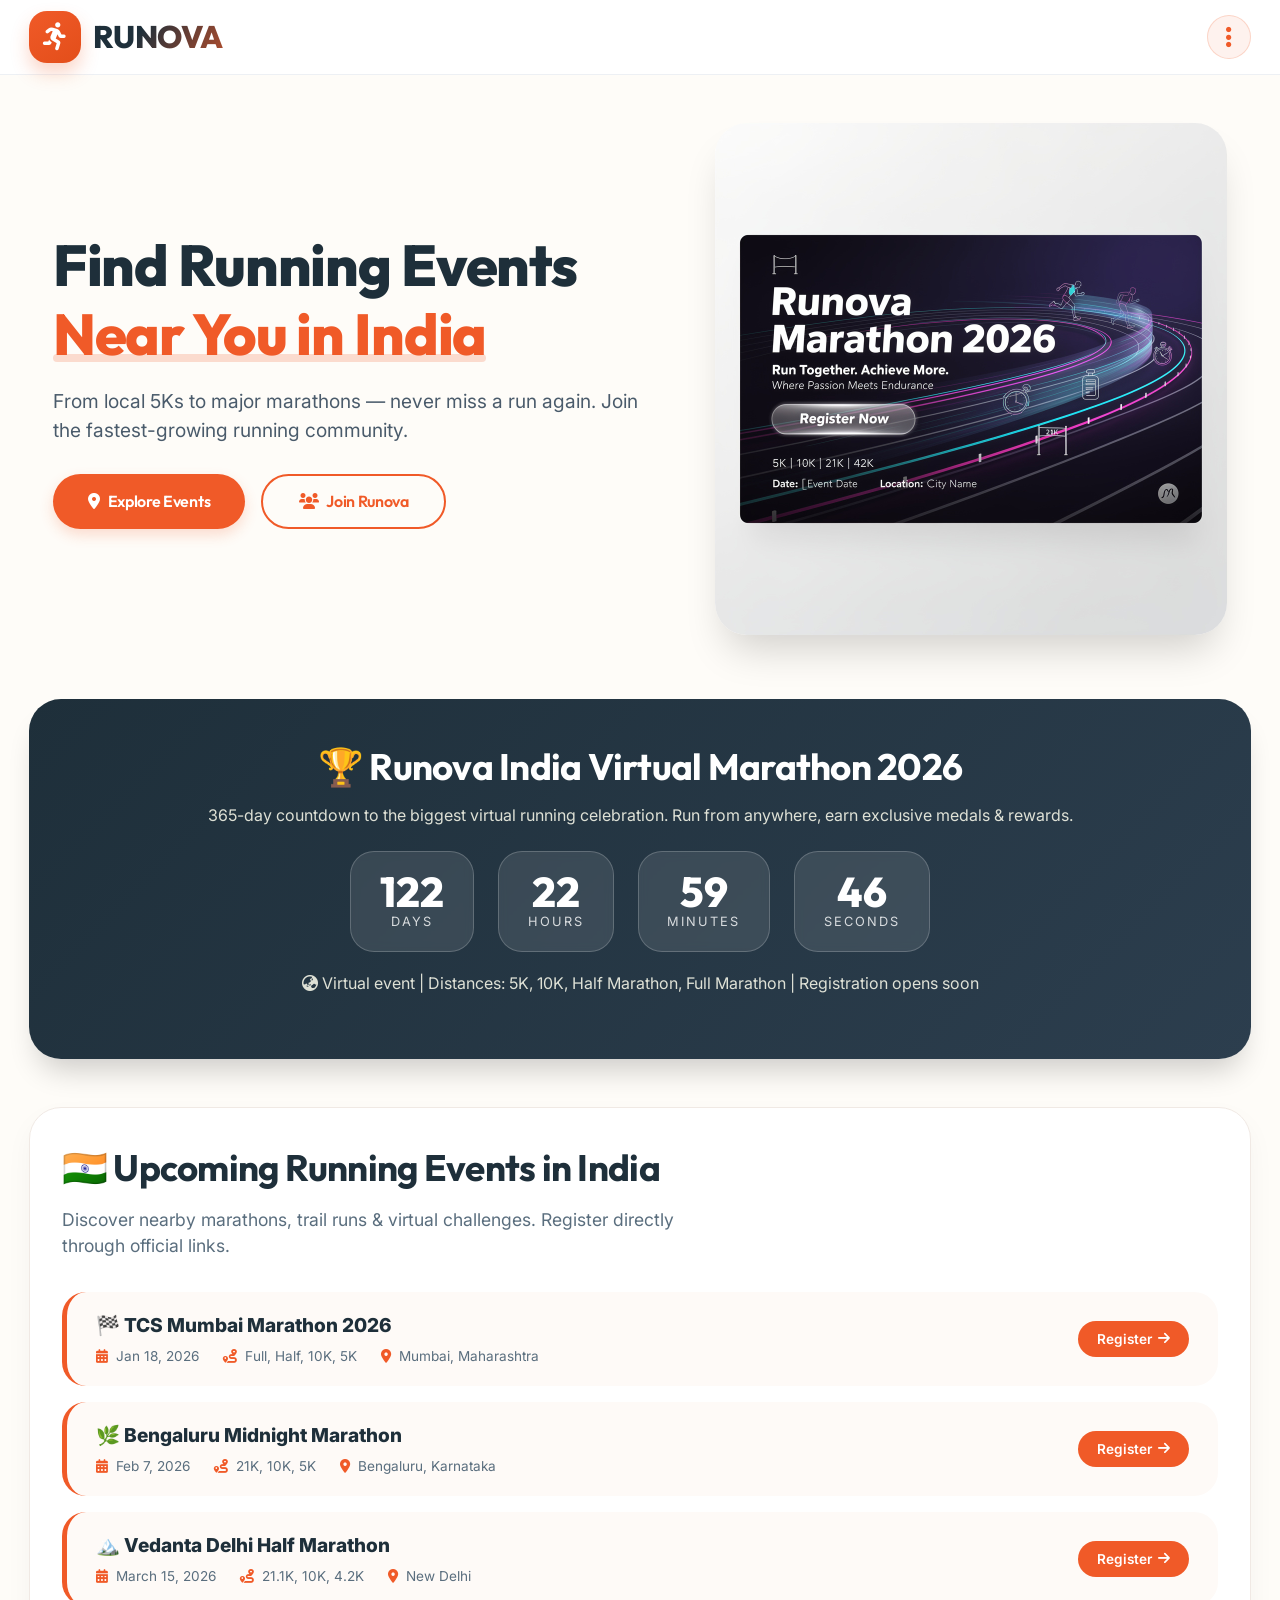
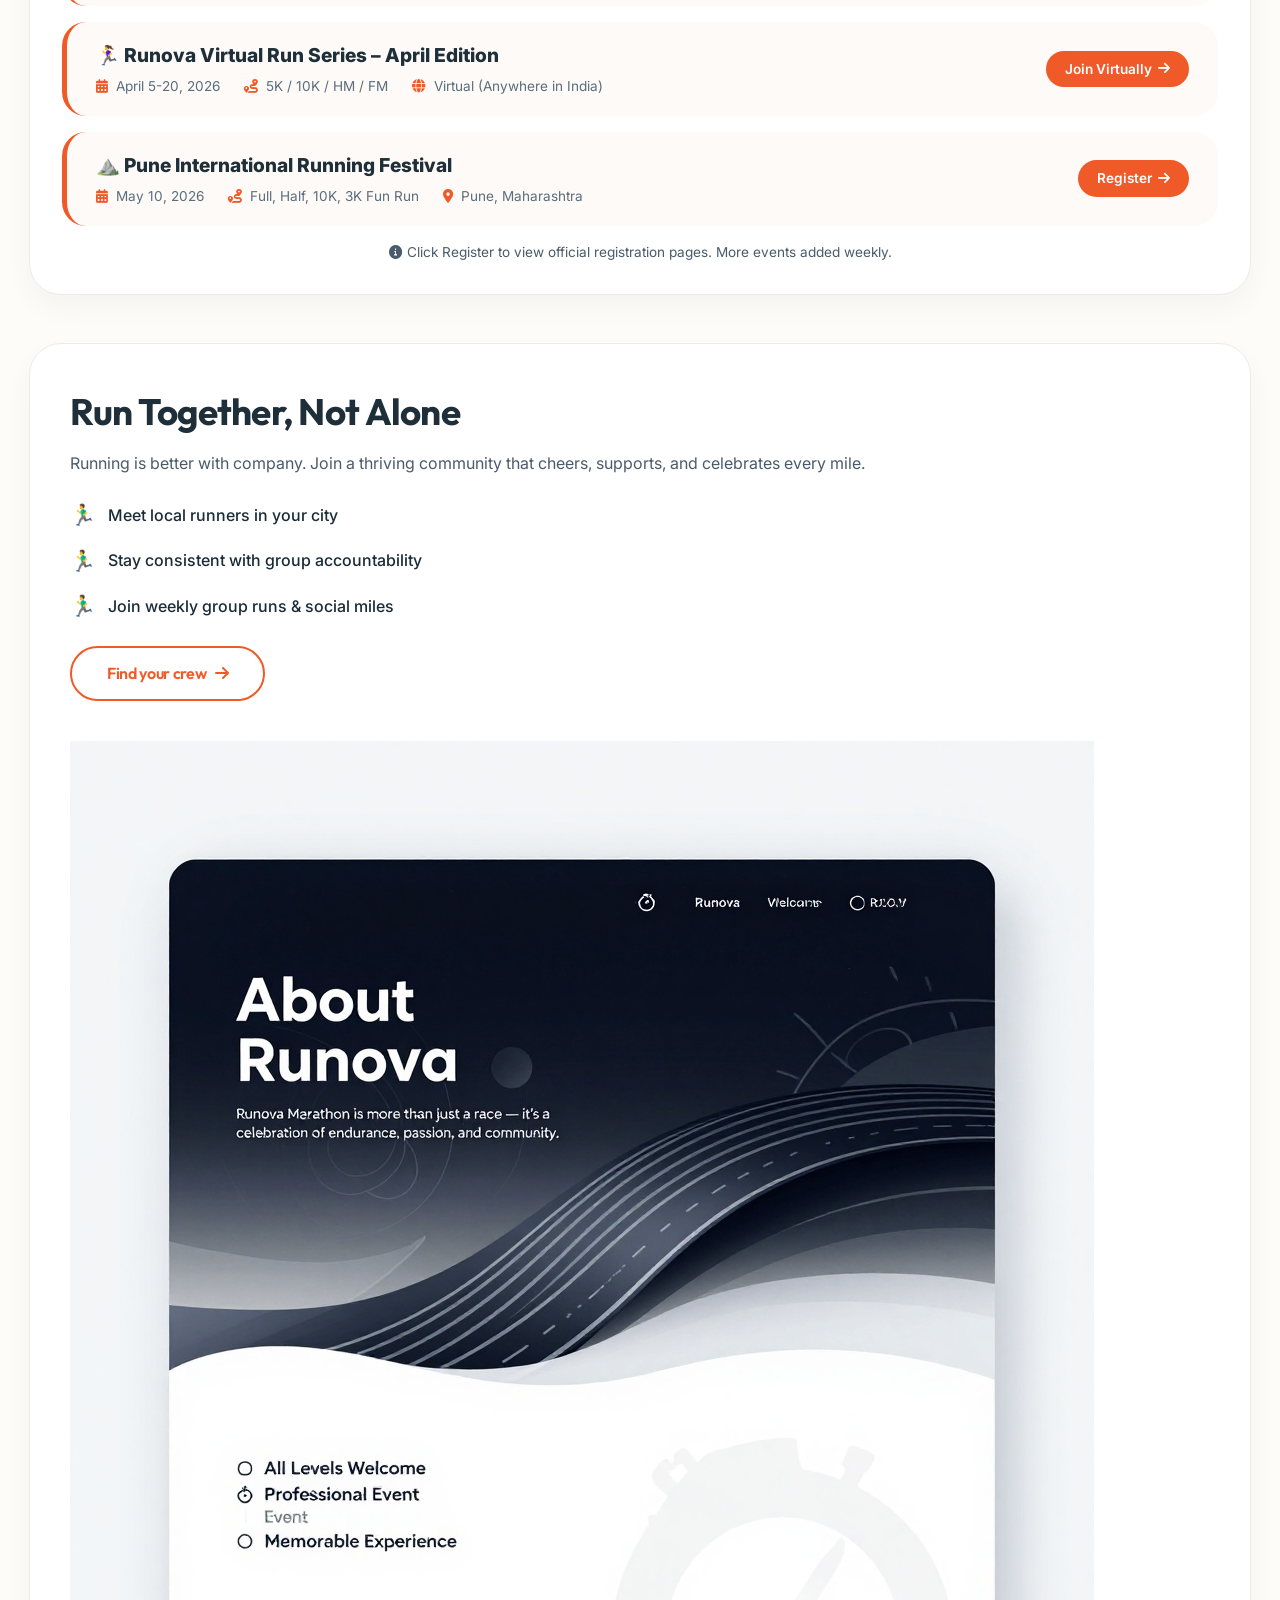
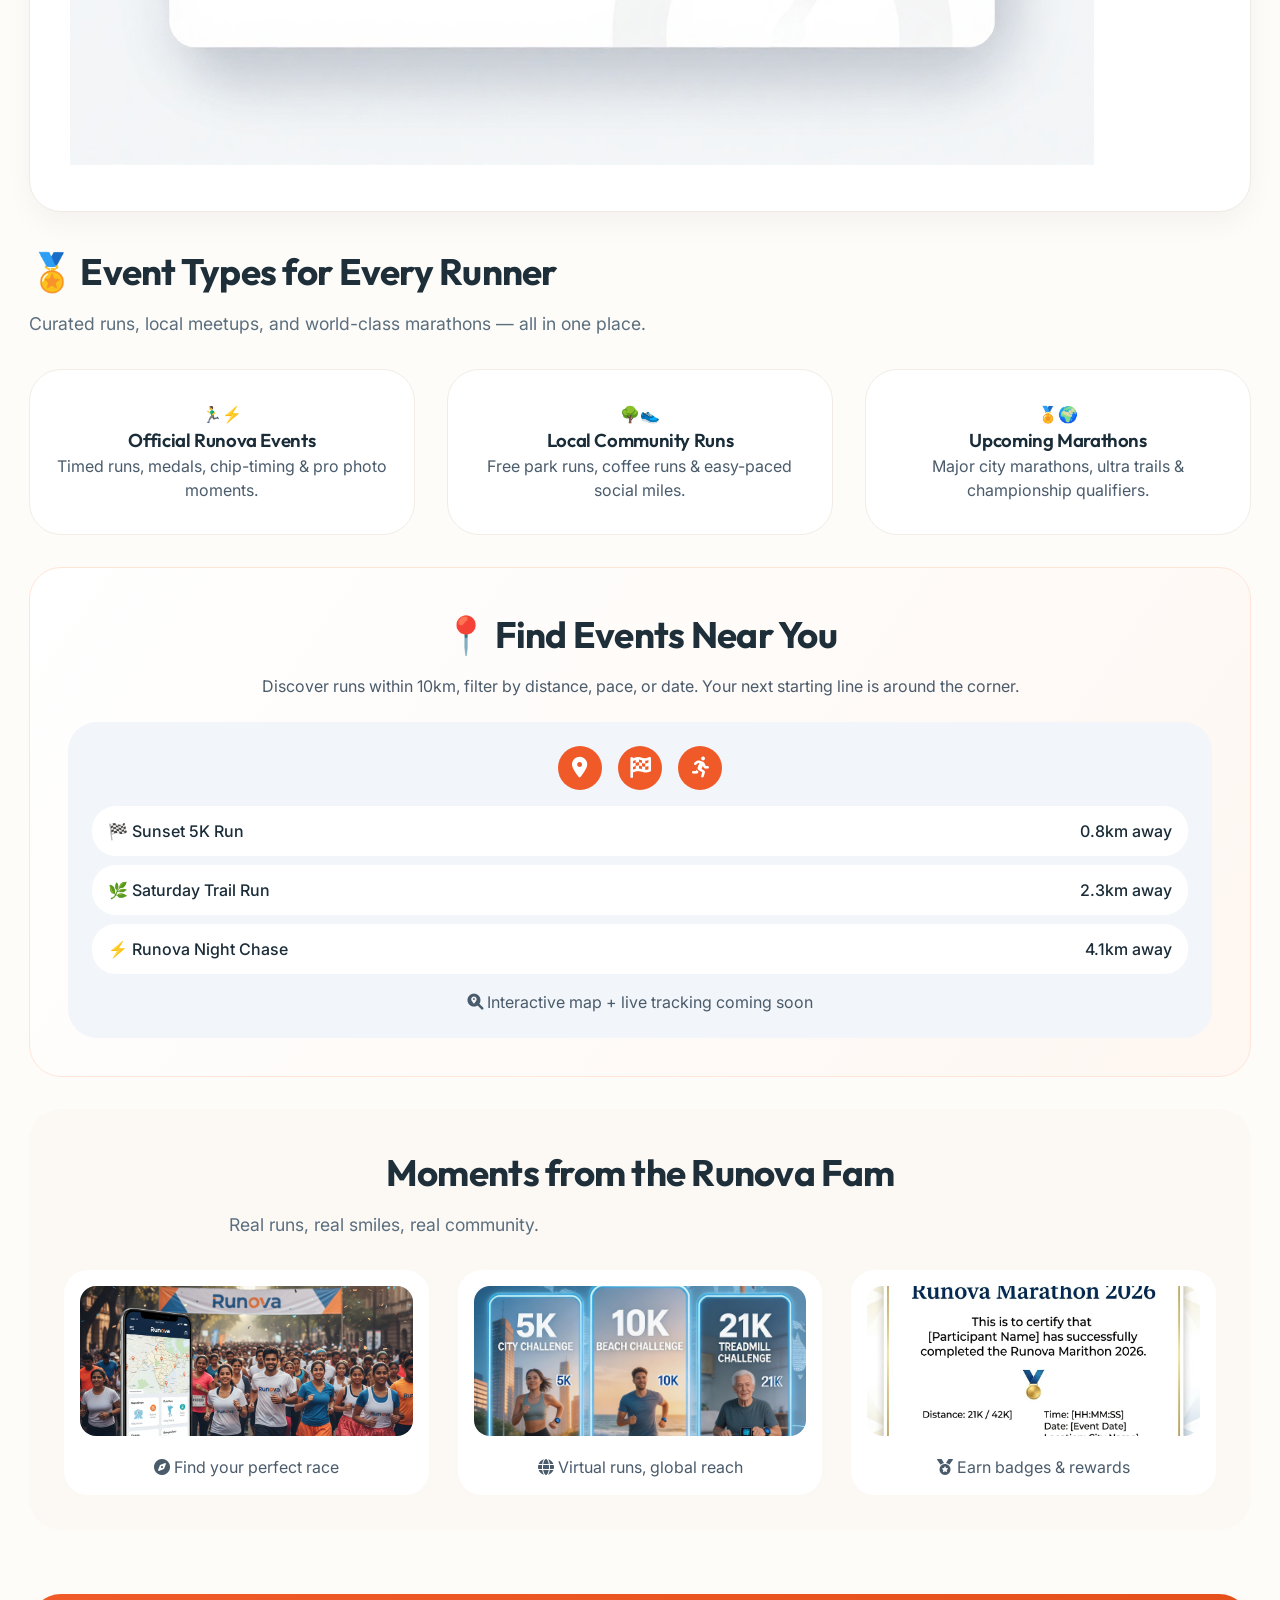
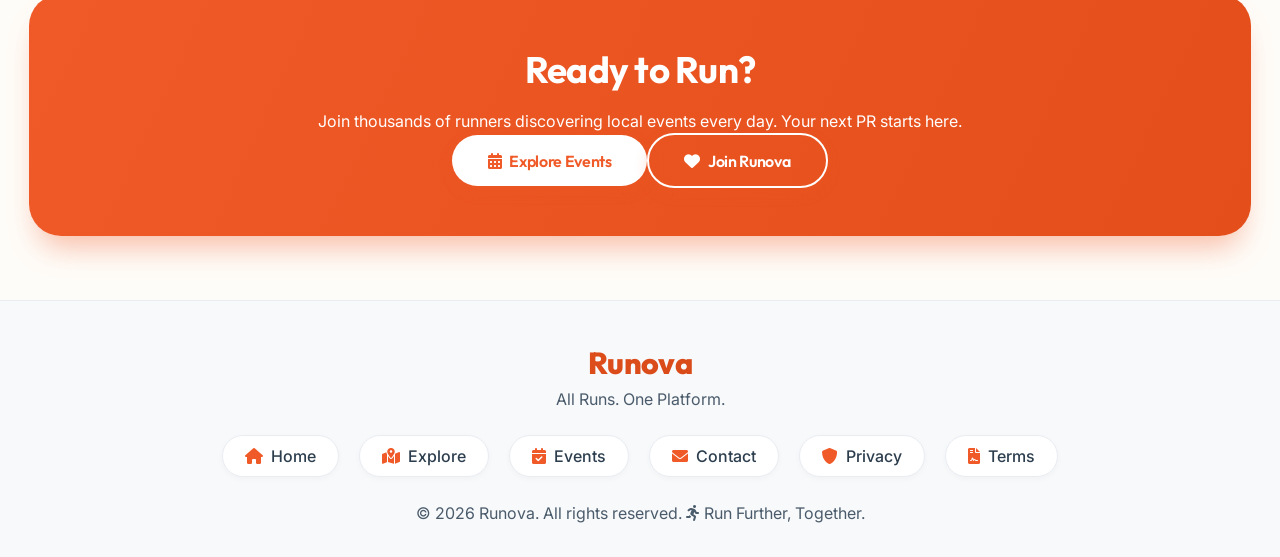
==== commit cf87f6b2: "Update index.html" ====
--- a/index.html
+++ b/index.html
@@ -205,9 +205,9 @@
           <a href="explore.html"><i class="fas fa-map-marked-alt"></i> Explore Runs</a>
           <a href="events.html"><i class="fas fa-calendar-check"></i> Runova Events</a>
           <a href="contact.html"><i class="fas fa-envelope"></i> Contact</a>
-          <a href="#" id="privacyLink"><i class="fas fa-shield-alt"></i> Privacy Policy</a>
-          <a href="#" id="termsLink"><i class="fas fa-file-contract"></i> Terms & Conditions</a>
-          <a href="#" id="shareLink"><i class="fas fa-share-alt"></i> Share Runova</a>
+          <a href="#" id="privacyLink"><i class="fas fa-shield-alt"></i> </a>
+          <a href="#" id="termsLink"><i class="fas fa-file-contract"></i></a>
+          <a href="#" id="shareLink"><i class="fas fa-share-alt"></i> </a>
         </div>
       </div>
     </nav>
@@ -387,7 +387,7 @@
   if (termsLink) termsLink.addEventListener('click', (e) => { e.preventDefault(); alert('📄 Terms & Conditions: By using Runova, you agree to community guidelines. Virtual events are non-refundable but transferable.'); dotsDropdown.classList.remove('show'); });
   if (footerPrivacy) footerPrivacy.addEventListener('click', (e) => { e.preventDefault(); alert('📜 Privacy Policy: Your information is safe with Runova.'); });
   if (footerTerms) footerTerms.addEventListener('click', (e) => { e.preventDefault(); alert('📄 Terms & Conditions: Participation rules apply.'); });
-  if (shareLink) shareLink.addEventListener('click', (e) => { e.preventDefault(); alert('🌐 Share Runova with your running crew! Copy link: https://runova.example'); dotsDropdown.classList.remove('show'); });
+  if (shareLink) shareLink.addEventListener('click', (e) => { e.preventDefault(); alert('🌐 Share Runova with your running crew! Copy link: https://runova-eta.vercel.app'); dotsDropdown.classList.remove('show'); });
 
   // COUNTDOWN: target date set to 365 days from today (April 8, 2027 for demonstration)
   // Using a fixed future date: April 8, 2027 (approx 365 days from now)
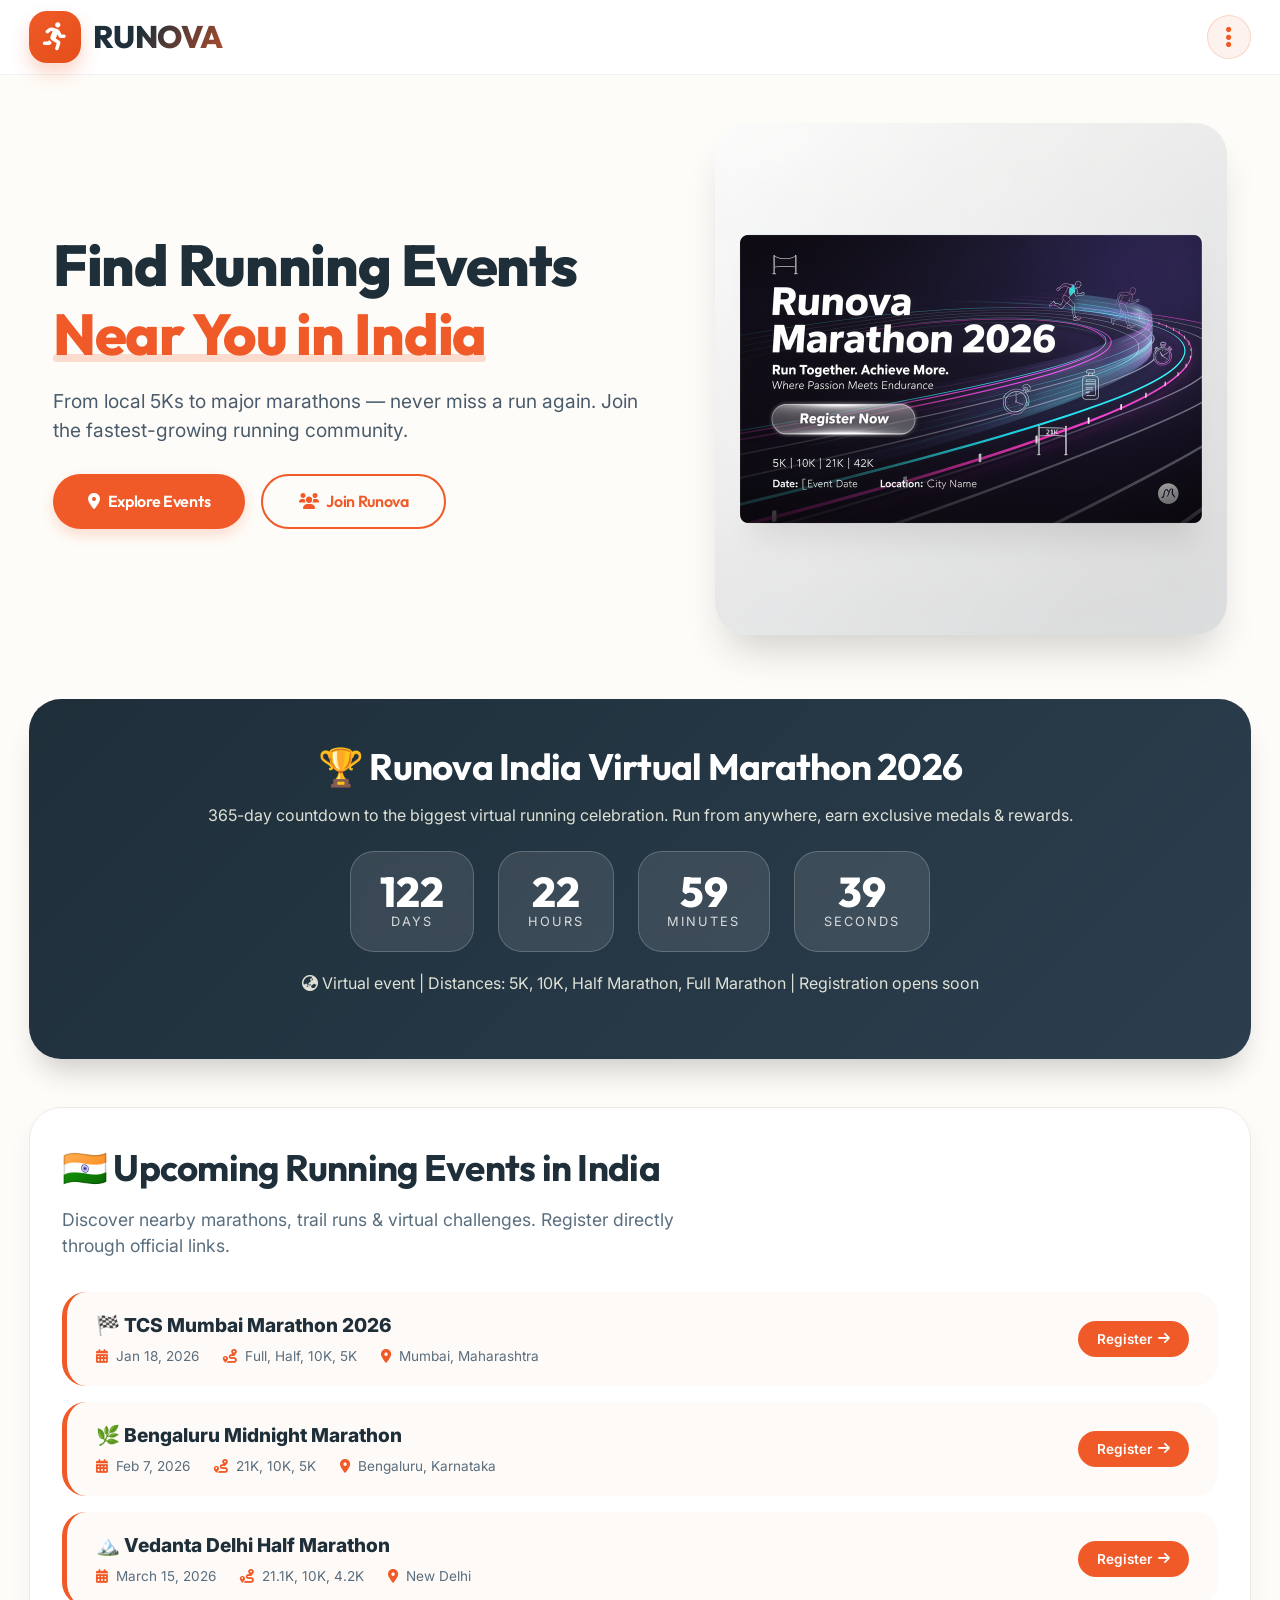
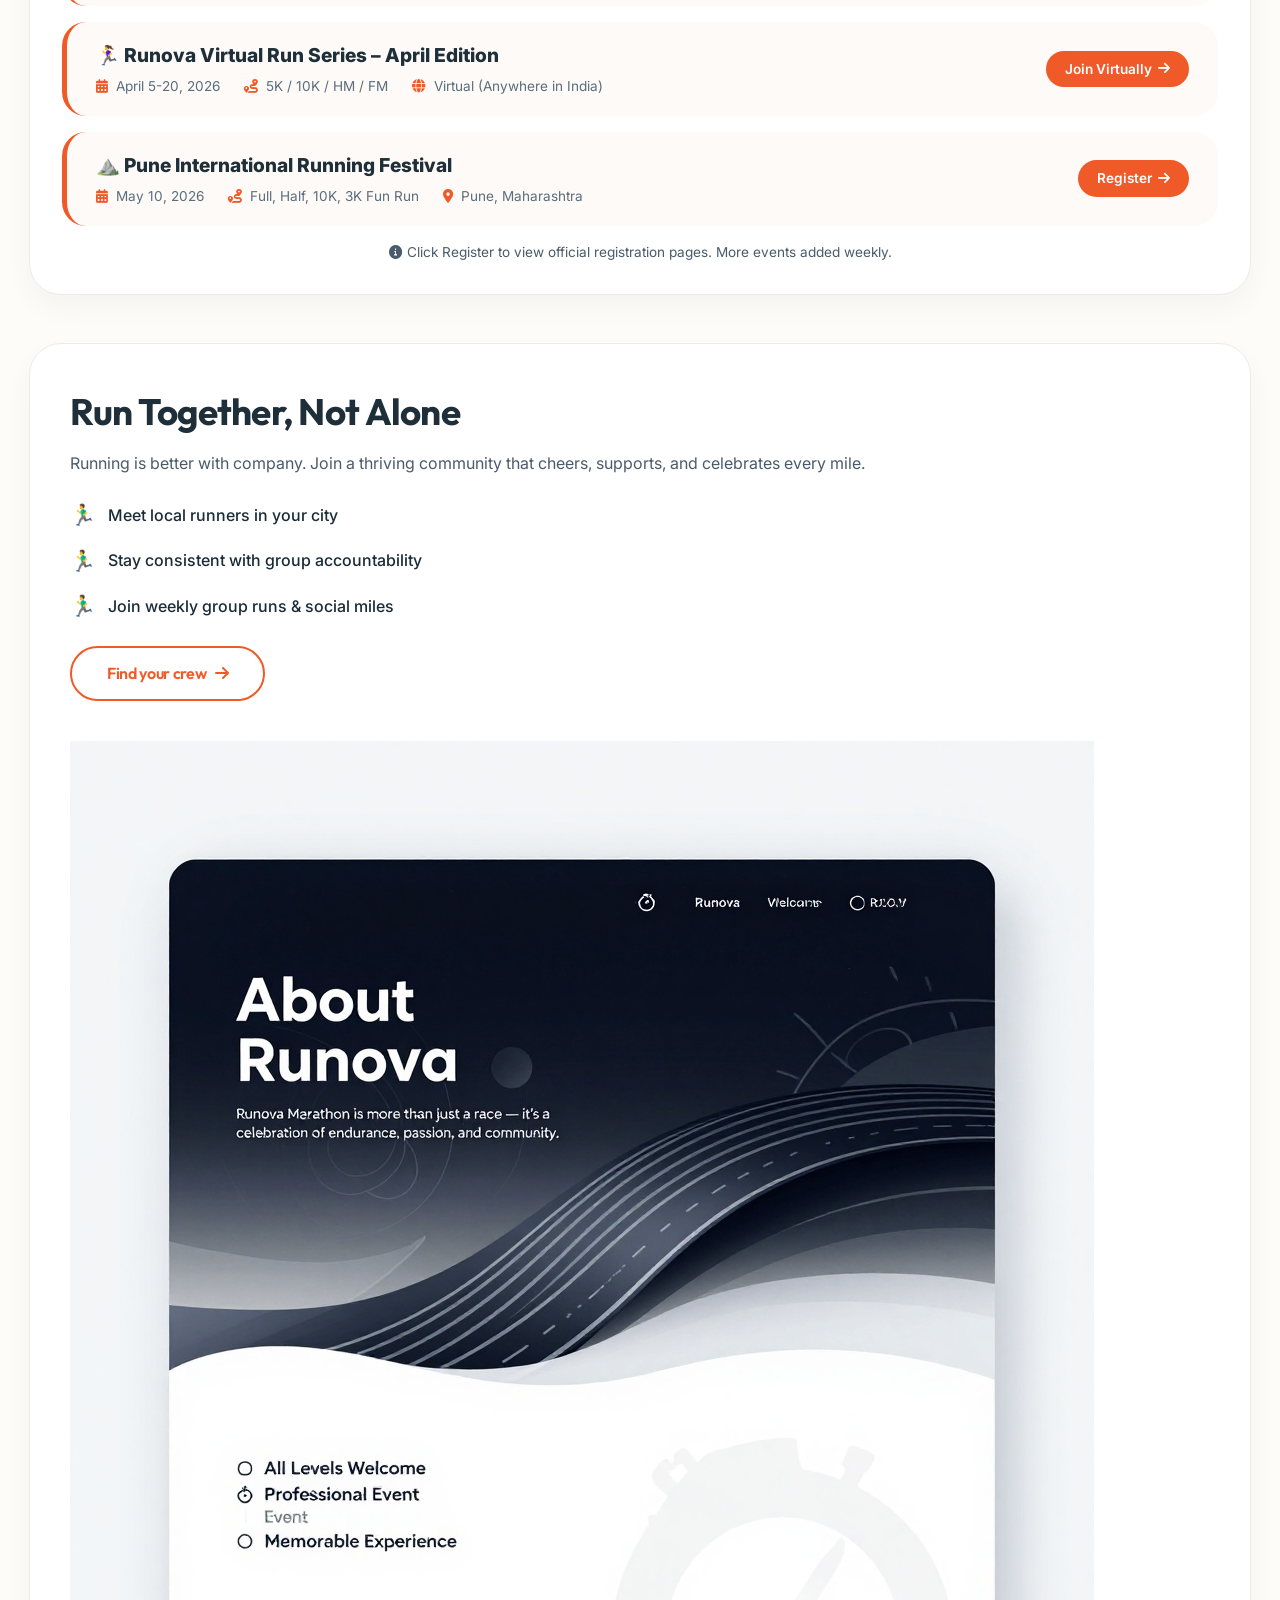
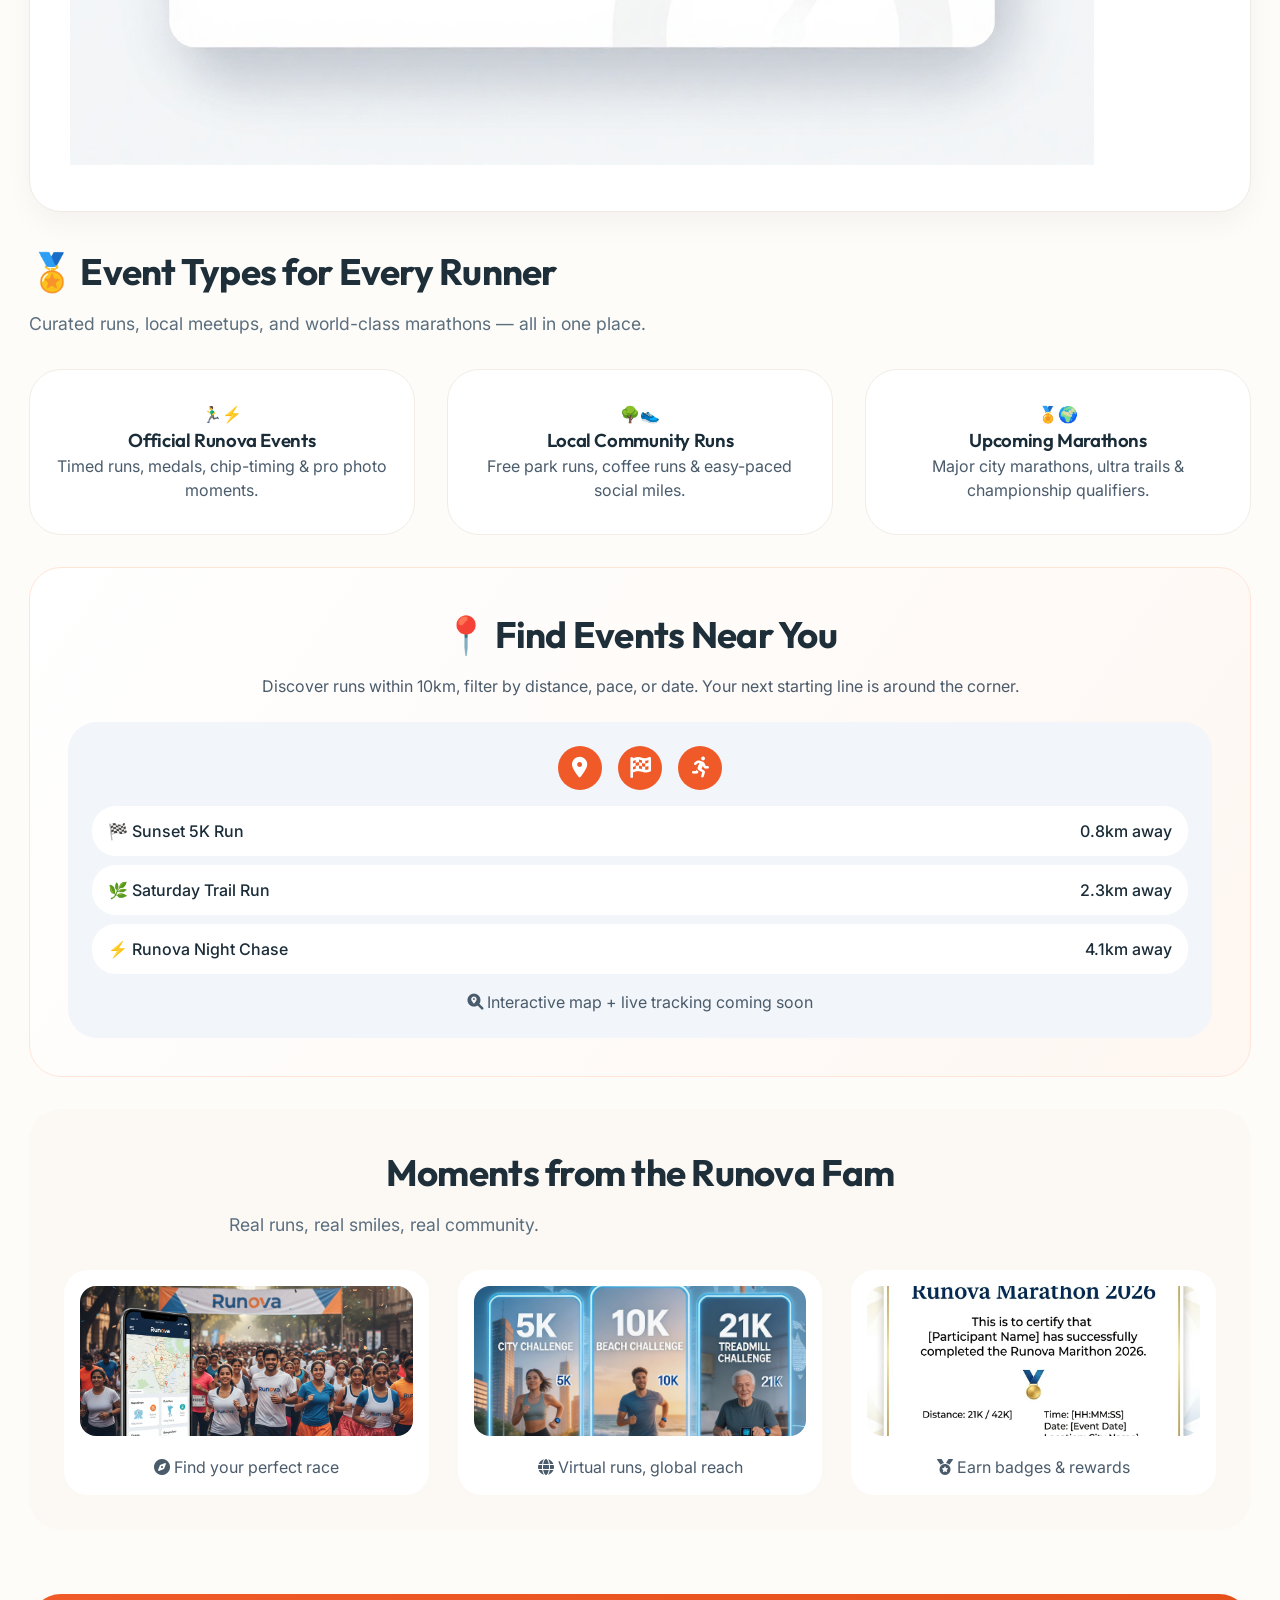
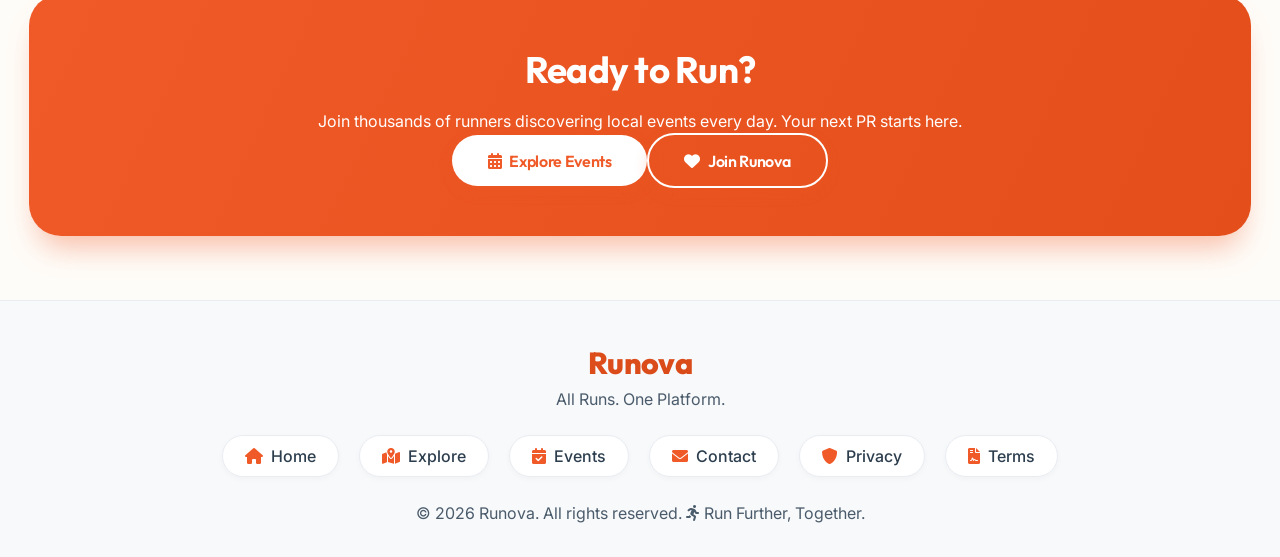
==== commit c8b5855b: "Update index.html" ====
--- a/index.html
+++ b/index.html
@@ -205,9 +205,7 @@
           <a href="explore.html"><i class="fas fa-map-marked-alt"></i> Explore Runs</a>
           <a href="events.html"><i class="fas fa-calendar-check"></i> Runova Events</a>
           <a href="contact.html"><i class="fas fa-envelope"></i> Contact</a>
-          <a href="#" id="privacyLink"><i class="fas fa-shield-alt"></i> </a>
-          <a href="#" id="termsLink"><i class="fas fa-file-contract"></i></a>
-          <a href="#" id="shareLink"><i class="fas fa-share-alt"></i> </a>
+          
         </div>
       </div>
     </nav>
